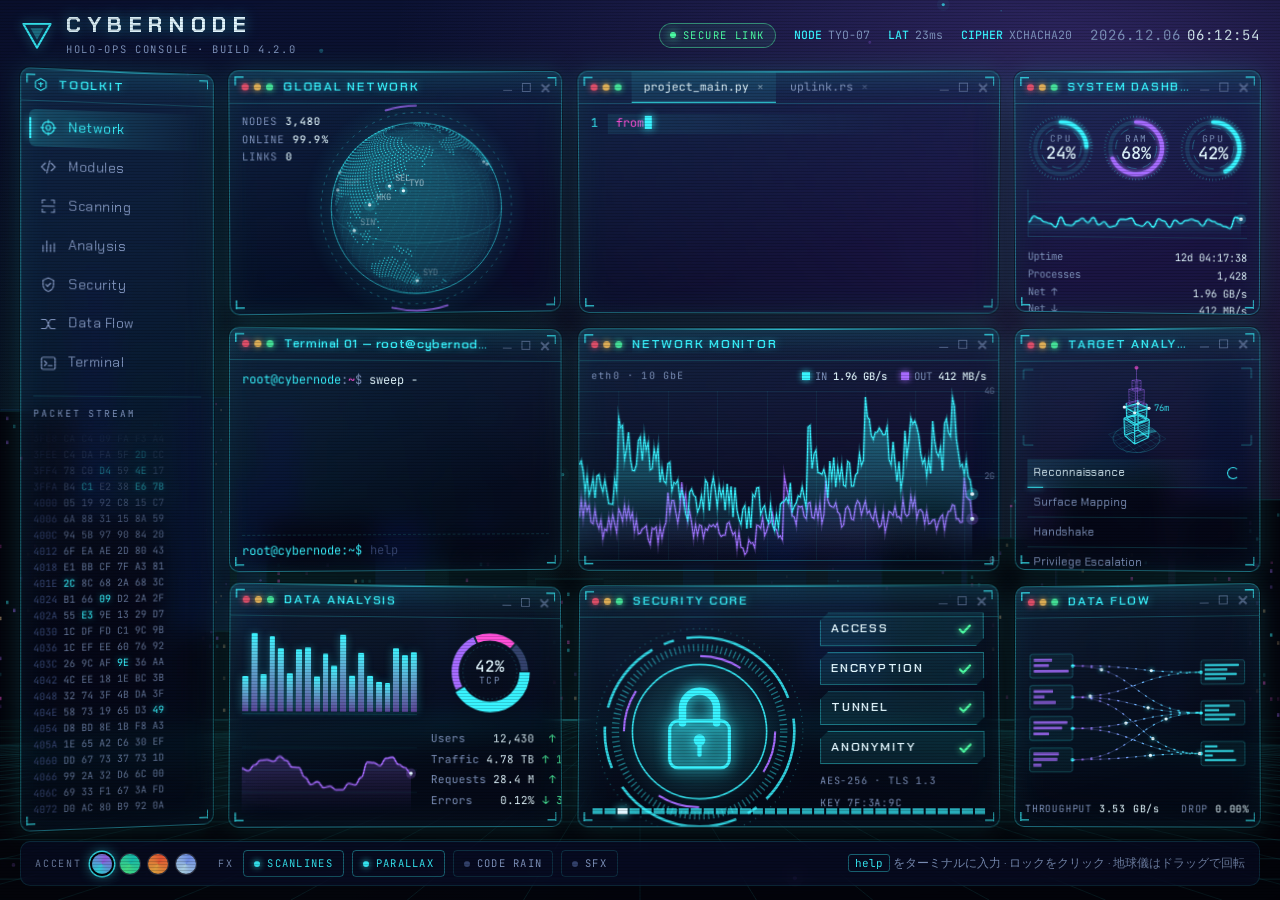
==== index.html @ 156753de "Add Cybernode HUD holographic console Single-file animated hacker-style console built with plain HTM" ====
<!doctype html>
<html lang="ja">
<head>
<meta charset="utf-8">
<meta name="viewport" content="width=device-width, initial-scale=1, viewport-fit=cover">
<meta name="description" content="Animated holographic hacker-style console built with plain HTML, CSS and Canvas.">
<title>Cybernode HUD</title>
<link rel="preconnect" href="https://fonts.googleapis.com">
<link rel="preconnect" href="https://fonts.gstatic.com" crossorigin>
<link rel="stylesheet" href="https://fonts.googleapis.com/css2?family=Chakra+Petch:wght@400;500;600;700&family=JetBrains+Mono:wght@400;500;700&display=swap">
<style>
:root{
  /* Layout: a concave wall of holographic glass panels around the operator; toolkit rail left, 12-col panel wall, command dock below */
  --void:#04050d;
  --deep:#0b1233;
  --ink:#e2f7ff;
  --dim:#8095bf;
  --mute:#34436e;
  --a1:#38f3ff;
  --a2:#a66bff;
  --a3:#ff4fd8;
  --ok:#4dffa6;
  --warn:#ffc35a;
  --crit:#ff5470;
  --f-ui:"Chakra Petch","Hiragino Sans","Noto Sans JP",system-ui,sans-serif;
  --f-mono:"JetBrains Mono",ui-monospace,SFMono-Regular,Menlo,Consolas,"Hiragino Sans",monospace;
  --line:color-mix(in oklab,var(--a1) 38%,transparent);
  --line-soft:color-mix(in oklab,var(--a1) 15%,transparent);
  --glow:color-mix(in oklab,var(--a1) 55%,transparent);
  --r:10px;
  color-scheme:dark;
}
:root[data-accent="phosphor"]{--a1:#4dff9a;--a2:#19d3c5;--a3:#d8ff4d;--deep:#04221d;--dim:#7fae9f;--mute:#2b5248}
:root[data-accent="amber"]{--a1:#ffb547;--a2:#ff5e3a;--a3:#ffe08a;--deep:#2a130a;--dim:#b49378;--mute:#5a3b2a}
:root[data-accent="ice"]{--a1:#bfe9ff;--a2:#7b9dff;--a3:#ff7ab8;--deep:#101a3d;--dim:#8a9cc4;--mute:#36446e}

*,*::before,*::after{box-sizing:border-box}
html,body{height:100%}
body{background:var(--void);color:var(--ink);font-family:var(--f-ui);font-size:14px;line-height:1.4;overflow-x:hidden;-webkit-font-smoothing:antialiased}
button{font:inherit;color:inherit}
:focus-visible{outline:1.5px solid var(--a1);outline-offset:2px}
.fill{position:absolute;inset:0;width:100%;height:100%;display:block}

/* ---------- ambient layers ---------- */
#bg,#rain{position:fixed;inset:0;width:100%;height:100%;display:block;pointer-events:none}
#bg{z-index:0}
#rain{z-index:1;opacity:0;transition:opacity .8s ease}
body.rain-on #rain{opacity:.5}
.fx{position:fixed;inset:0;pointer-events:none}
.fx-vig{z-index:58;background:radial-gradient(120% 90% at 50% 45%,transparent 55%,rgba(0,0,0,.62) 100%)}
.fx-scan{z-index:59;display:none;overflow:hidden;background:repeating-linear-gradient(to bottom,rgba(0,0,0,.16) 0 1px,transparent 1px 3px)}
body.scan-on .fx-scan{display:block}
.fx-scan::after{content:"";position:absolute;left:0;right:0;top:0;height:18vh;background:linear-gradient(to bottom,transparent,color-mix(in oklab,var(--a1) 7%,transparent),transparent);transform:translateY(-20vh);animation:sweep 8s linear infinite}

/* ---------- shell ---------- */
.shell{position:relative;z-index:2;min-height:100%;display:grid;grid-template-rows:auto 1fr auto;gap:14px;padding-block:14px;padding-left:max(20px,env(safe-area-inset-left,0px));padding-right:max(20px,env(safe-area-inset-right,0px))}
.topbar{display:flex;align-items:center;justify-content:space-between;gap:10px 18px;flex-wrap:wrap;animation:dropIn .8s cubic-bezier(.2,.8,.2,1) backwards}
.brand{display:flex;align-items:center;gap:12px}
.logo{width:34px;height:34px;flex:none;color:var(--a1);filter:drop-shadow(0 0 6px var(--glow));animation:logoPulse 3.2s ease-in-out infinite}
.brand-name{position:relative;margin:0;font-size:22px;font-weight:700;letter-spacing:.3em;line-height:1;color:var(--ink);text-shadow:0 0 14px var(--glow)}
.brand-name::before,.brand-name::after{content:attr(data-text);position:absolute;inset:0;pointer-events:none;clip-path:inset(0 0 100% 0)}
.brand-name::before{color:var(--a3);animation:tglitch 5s steps(1) infinite}
.brand-name::after{color:var(--a1);animation:tglitch 5s steps(1) infinite reverse}
.brand-sub{margin-top:6px;font-family:var(--f-mono);font-size:10.5px;letter-spacing:.16em;color:var(--dim)}
.topstats{display:flex;align-items:center;gap:8px 18px;flex-wrap:wrap;font-family:var(--f-mono);font-size:11.5px;color:var(--dim)}
.chip{display:inline-flex;align-items:center;gap:7px;padding:4px 10px;border-radius:999px;border:1px solid color-mix(in oklab,var(--ok) 45%,transparent);background:color-mix(in oklab,var(--ok) 8%,transparent);color:var(--ok);font-size:10.5px;letter-spacing:.14em}
.chip i{width:6px;height:6px;border-radius:50%;background:var(--ok);box-shadow:0 0 8px var(--ok);animation:blink 1.4s steps(1) infinite}
.kv b{margin-right:6px;font-weight:500;color:var(--a1)}
.clock{font-size:14px;color:var(--ink);letter-spacing:.08em;font-variant-numeric:tabular-nums}
.clock span:first-child{color:var(--dim);margin-right:6px}

.main{display:grid;grid-template-columns:196px minmax(0,1fr);gap:14px;min-height:0}
.ws{position:relative;display:grid;grid-template-columns:repeat(12,minmax(0,1fr));grid-auto-rows:minmax(236px,1fr);gap:14px;min-width:0}
.ws>.panel{grid-column:span var(--c,4)}

/* ---------- glass panel ---------- */
.panel{
  position:relative;display:flex;flex-direction:column;min-width:0;min-height:0;container-type:inline-size;
  border:1px solid var(--line);border-radius:var(--r);overflow:hidden;
  background:linear-gradient(165deg,color-mix(in oklab,var(--a1) 9%,rgba(12,20,48,.66)),rgba(6,10,28,.4) 70%);
  box-shadow:0 0 0 1px rgba(0,0,0,.35),0 0 24px color-mix(in oklab,var(--a1) 16%,transparent),inset 0 0 34px color-mix(in oklab,var(--a1) 7%,transparent),0 26px 60px rgba(0,0,0,.5);
  -webkit-backdrop-filter:blur(12px) saturate(140%);backdrop-filter:blur(12px) saturate(140%);
  will-change:transform;transform-origin:50% 50%;
  animation:materialize .95s cubic-bezier(.2,.85,.25,1) backwards;animation-delay:calc(var(--i,0) * 85ms + 200ms);
}
.panel::before{content:"";position:absolute;inset:0;pointer-events:none;z-index:2;background:linear-gradient(112deg,transparent 35%,color-mix(in oklab,var(--a1) 9%,transparent) 48%,transparent 60%);transform:translateX(-120%);animation:sheen 11s ease-in-out infinite;animation-delay:calc(var(--i,0) * 1.1s)}
.panel::after{content:"";position:absolute;left:10%;right:10%;top:0;height:1px;pointer-events:none;background:linear-gradient(90deg,transparent,var(--a1),transparent);opacity:.7}
.brk{position:absolute;inset:5px;pointer-events:none;z-index:3;opacity:.75;
  background:
    linear-gradient(var(--a1),var(--a1)) left top/9px 1.5px no-repeat,
    linear-gradient(var(--a1),var(--a1)) left top/1.5px 9px no-repeat,
    linear-gradient(var(--a1),var(--a1)) right top/9px 1.5px no-repeat,
    linear-gradient(var(--a1),var(--a1)) right top/1.5px 9px no-repeat,
    linear-gradient(var(--a1),var(--a1)) left bottom/9px 1.5px no-repeat,
    linear-gradient(var(--a1),var(--a1)) left bottom/1.5px 9px no-repeat,
    linear-gradient(var(--a1),var(--a1)) right bottom/9px 1.5px no-repeat,
    linear-gradient(var(--a1),var(--a1)) right bottom/1.5px 9px no-repeat}
.halo{position:absolute;inset:0;border-radius:inherit;pointer-events:none;z-index:4}
.panel.ping .halo{animation:ping 1.3s ease-out}

.ph{flex:none;display:flex;align-items:center;gap:10px;height:32px;padding:0 12px;border-bottom:1px solid var(--line-soft);background:linear-gradient(to bottom,color-mix(in oklab,var(--a1) 8%,transparent),transparent)}
.ph h2{flex:1;min-width:0;margin:0;font-size:12.5px;font-weight:600;letter-spacing:.14em;text-transform:uppercase;color:var(--a1);text-shadow:0 0 10px var(--glow);white-space:nowrap;overflow:hidden;text-overflow:ellipsis}
.ph h2.nocase{text-transform:none;letter-spacing:.05em}
.ph>svg{width:15px;height:15px;flex:none;fill:none;stroke:var(--a1);stroke-width:1.7;stroke-linejoin:round}
.dots{display:flex;gap:5px;flex:none}
.dots i{width:7px;height:7px;border-radius:50%;background:var(--crit);box-shadow:0 0 6px var(--crit);opacity:.85}
.dots i:nth-child(2){background:var(--warn);box-shadow:0 0 6px var(--warn)}
.dots i:nth-child(3){background:var(--ok);box-shadow:0 0 6px var(--ok)}
.wc{display:flex;align-items:center;gap:10px;flex:none;margin-left:auto}
.wc i{position:relative;width:9px;height:9px;opacity:.55}
.wc i:nth-child(1)::before{content:"";position:absolute;left:0;right:0;bottom:1px;height:1.5px;background:var(--dim)}
.wc i:nth-child(2){border:1.5px solid var(--dim)}
.wc i:nth-child(3)::before,.wc i:nth-child(3)::after{content:"";position:absolute;left:50%;top:50%;width:11px;height:1.5px;background:var(--dim);transform:translate(-50%,-50%) rotate(45deg)}
.wc i:nth-child(3)::after{transform:translate(-50%,-50%) rotate(-45deg)}
.pb{position:relative;flex:1;min-height:0}

/* ---------- rail ---------- */
.rail{display:flex;flex-direction:column}
.menu{display:flex;flex-direction:column;gap:2px;padding:8px}
.mi{all:unset;position:relative;display:flex;align-items:center;gap:11px;padding:9px 10px;border-radius:6px;font-size:13.5px;letter-spacing:.04em;color:var(--dim);cursor:pointer;transition:color .2s,background .2s}
.mi svg{width:18px;height:18px;flex:none;fill:none;stroke:currentColor;stroke-width:1.6;stroke-linecap:round;stroke-linejoin:round}
.mi:hover{color:var(--ink);background:color-mix(in oklab,var(--a1) 8%,transparent)}
.mi:focus-visible{outline:1.5px solid var(--a1)}
.mi.on{color:var(--a1);text-shadow:0 0 10px var(--glow);background:linear-gradient(90deg,color-mix(in oklab,var(--a1) 20%,transparent),transparent)}
.mi.on::before{content:"";position:absolute;left:0;top:8px;bottom:8px;width:2px;background:var(--a1);box-shadow:0 0 8px var(--a1)}
.hx-label{margin:6px 12px 0;padding-top:10px;border-top:1px solid var(--line-soft);font-family:var(--f-mono);font-size:9.5px;letter-spacing:.2em;color:var(--dim)}
.hexmini{flex:1;min-height:0;display:flex;flex-direction:column;justify-content:flex-end;overflow:hidden;padding:4px 12px 12px;font-family:var(--f-mono);font-size:10px;line-height:1.6;white-space:pre;color:color-mix(in oklab,var(--dim) 75%,transparent);-webkit-mask-image:linear-gradient(to bottom,transparent,#000 35%);mask-image:linear-gradient(to bottom,transparent,#000 35%)}
.hexmini .hx-a{color:var(--mute)}
.hexmini em{font-style:normal;color:var(--a1);text-shadow:0 0 6px var(--glow)}

/* ---------- globe ---------- */
#globe{cursor:grab;touch-action:pan-y}
.net-stats{position:absolute;top:10px;left:12px;z-index:2;display:grid;gap:3px;pointer-events:none;font-family:var(--f-mono);font-size:10.5px;letter-spacing:.1em;color:var(--dim)}
.net-stats b{margin-left:8px;font-weight:500;color:var(--ink);font-variant-numeric:tabular-nums}
.net-log{position:absolute;left:12px;bottom:10px;z-index:2;display:grid;gap:2px;margin:0;padding:0;list-style:none;pointer-events:none;font-family:var(--f-mono);font-size:10.5px;color:var(--dim);min-width:150px}
.net-log li{display:flex;gap:7px;animation:logIn .45s ease backwards}
.net-log li:not(:last-child){opacity:.55}
.net-log b{font-weight:500;color:var(--a1)}
.net-log span:last-child{margin-left:auto;padding-left:10px;color:var(--ok)}

/* ---------- code editor ---------- */
.tabs{flex:1;display:flex;align-self:stretch;gap:2px;min-width:0;overflow:hidden}
.tab{all:unset;display:flex;align-items:center;gap:8px;padding:0 12px;font-family:var(--f-mono);font-size:11.5px;color:var(--dim);white-space:nowrap;cursor:pointer;border-bottom:1.5px solid transparent;transition:color .2s}
.tab i{font-style:normal;opacity:.5}
.tab:hover{color:var(--ink)}
.tab.on{color:var(--ink);border-bottom-color:var(--a1);background:color-mix(in oklab,var(--a1) 9%,transparent)}
.code{display:grid;grid-template-columns:128px minmax(0,1fr)}
.tree{display:flex;flex-direction:column;gap:5px;padding:10px 8px 10px 12px;overflow:hidden;border-right:1px solid var(--line-soft);font-family:var(--f-mono);font-size:11px;color:var(--dim);white-space:nowrap}
.tree .tr-root{color:var(--ink)}
.tree .dir{padding-left:10px}
.tree .dir::before{content:"▸ ";color:var(--a1)}
.tree .file{padding-left:22px}
.tree .file.on{color:var(--a1);background:linear-gradient(90deg,color-mix(in oklab,var(--a1) 12%,transparent),transparent)}
.editor{position:relative;display:grid;grid-template-columns:auto minmax(0,1fr);align-content:start;overflow:hidden;padding-block:10px;font-family:var(--f-mono);font-size:12px;line-height:1.65}
.gutter{margin:0;padding:0 10px 0 12px;list-style:none;text-align:right;color:var(--mute);user-select:none}
.gutter li.cur{color:var(--a1)}
.src{min-width:0;padding-right:12px}
.cl{min-height:1.65em;white-space:pre;padding-left:8px}
.cl.cur{background:linear-gradient(90deg,color-mix(in oklab,var(--a1) 9%,transparent),transparent 80%)}
.tok-k{color:var(--a3)}
.tok-s{color:var(--ok)}
.tok-n{color:var(--warn)}
.tok-c{color:var(--dim);font-style:italic}
.tok-f{color:var(--a1)}
.tok-t{color:var(--a2)}
.tok-a{color:var(--warn)}
.caret{display:inline-block;width:7px;height:1.15em;margin-left:1px;vertical-align:-.2em;background:var(--a1);box-shadow:0 0 8px var(--a1);animation:blink 1s steps(1) infinite}

/* ---------- system ---------- */
.sys{display:flex;flex-direction:column;gap:8px;padding:10px 12px 12px}
.gauges{display:grid;grid-template-columns:repeat(3,minmax(0,1fr));gap:8px;justify-items:center}
.gauge{position:relative;width:100%;max-width:112px;aspect-ratio:1}
.gauge svg{display:block;width:100%;height:100%;overflow:visible}
.gauge circle{fill:none}
.g-tick{stroke:color-mix(in oklab,var(--a1) 38%,transparent);stroke-width:3;stroke-dasharray:1 3.82}
.g-track{stroke:color-mix(in oklab,var(--a1) 12%,transparent);stroke-width:6}
.g-val{stroke:var(--a1);stroke-width:6;stroke-linecap:round;transform:rotate(-90deg);transform-origin:50px 50px;filter:drop-shadow(0 0 4px var(--a1))}
#g-ram .g-val{stroke:var(--a2);filter:drop-shadow(0 0 4px var(--a2))}
.g-orb{stroke:color-mix(in oklab,var(--a1) 45%,transparent);stroke-width:1;stroke-dasharray:14 9;transform-origin:50px 50px;animation:spin 9s linear infinite}
.g-lab{position:absolute;inset:0;display:grid;place-content:center;text-align:center;font-family:var(--f-mono);line-height:1.1}
.g-lab span{font-size:9.5px;letter-spacing:.16em;color:var(--dim)}
.g-lab b{font-size:17px;font-weight:500;color:var(--ink);font-variant-numeric:tabular-nums}
.sys-bot{flex:1;min-height:0;display:grid;grid-template-columns:minmax(0,1fr) auto;gap:12px}
.spark{position:relative;min-height:48px;border-left:1px solid var(--line-soft);border-bottom:1px solid var(--line-soft)}
.sys-kv{display:grid;grid-template-columns:auto auto;align-content:center;gap:3px 12px;margin:0;font-family:var(--f-mono);font-size:10.5px}
.sys-kv dt{color:var(--dim)}
.sys-kv dd{margin:0;text-align:right;color:var(--ink);font-variant-numeric:tabular-nums}

/* ---------- terminal ---------- */
.term{display:flex;flex-direction:column;padding:10px 12px 10px;font-family:var(--f-mono);font-size:12px;line-height:1.6;cursor:text}
.term-out{flex:1;min-height:0;overflow-y:auto;scrollbar-width:thin;scrollbar-color:var(--mute) transparent}
.ln{white-space:pre-wrap;word-break:break-word;color:var(--ink)}
.ln .p{color:var(--a1)}
.ln .hl{color:var(--a3)}
.ln .ok{color:var(--ok)}
.ln .warn{color:var(--warn)}
.ln .err{color:var(--crit)}
.ln .dim,.ln.dim{color:var(--dim)}
.ln.big{color:var(--ok);font-weight:700;text-shadow:0 0 10px var(--ok)}
.term-in{display:flex;align-items:center;gap:8px;padding-top:6px;border-top:1px dashed var(--line-soft)}
.ps1{color:var(--a1);white-space:nowrap}
#termIn{all:unset;flex:1;min-width:0;font:inherit;color:var(--ink);caret-color:var(--a1)}
#termIn::placeholder{color:var(--mute)}

/* ---------- monitor ---------- */
.mon-read{position:absolute;top:8px;right:12px;z-index:2;display:flex;gap:14px;pointer-events:none;font-family:var(--f-mono);font-size:10.5px;color:var(--dim)}
.mon-read b{font-weight:500;color:var(--ink);font-variant-numeric:tabular-nums}
.sw{display:inline-block;width:8px;height:8px;margin-right:5px;background:var(--a1);box-shadow:0 0 6px var(--a1)}
.sw.out{background:var(--a2);box-shadow:0 0 6px var(--a2)}
.mon-axis{position:absolute;top:8px;left:12px;z-index:2;pointer-events:none;font-family:var(--f-mono);font-size:10px;letter-spacing:.12em;color:var(--dim)}

/* ---------- target ---------- */
.target{display:grid;grid-template-columns:minmax(0,.85fr) minmax(0,1.3fr);gap:4px}
.tower{position:relative;min-height:0}
.steps{display:flex;flex-direction:column;gap:6px;min-width:0;padding:10px 12px 10px 0}
.steps ol{display:grid;gap:1px;margin:0;padding:0;list-style:none}
.step{position:relative;display:grid;grid-template-columns:minmax(0,1fr) 16px;align-items:center;gap:4px;padding:6px 6px;font-size:11.5px;color:var(--dim);border-bottom:1px solid var(--line-soft);transition:color .3s,background .3s}
.step span{white-space:nowrap;overflow:hidden;text-overflow:ellipsis}
.step .bar{position:absolute;left:0;bottom:-1px;width:0;height:1.5px;background:var(--a1);box-shadow:0 0 6px var(--a1);transition:opacity .4s}
.step.run{color:var(--ink);background:linear-gradient(90deg,color-mix(in oklab,var(--a1) 12%,transparent),transparent)}
.step.done{color:var(--ink)}
.step.done .bar{opacity:0}
.st{position:relative;display:grid;place-items:center;width:16px;height:16px}
.st svg{width:16px;height:16px;fill:none;stroke:var(--ok);stroke-width:2.2;stroke-linecap:round;stroke-linejoin:round;filter:drop-shadow(0 0 3px var(--ok))}
.st path{stroke-dasharray:16;stroke-dashoffset:16;transition:stroke-dashoffset .4s ease}
.done .st path,.pass .st path{stroke-dashoffset:0}
.st .spin{position:absolute;inset:2px;display:none;border:1.5px solid var(--a1);border-right-color:transparent;border-radius:50%;animation:spin .7s linear infinite}
.step.run .spin{display:block}
.tgt-meta{display:flex;justify-content:space-between;gap:8px;margin-top:auto;font-family:var(--f-mono);font-size:10.5px;color:var(--dim)}
.tgt-meta b{font-weight:500;color:var(--a1);font-variant-numeric:tabular-nums}

/* ---------- data ---------- */
.data{display:grid;grid-template-columns:minmax(0,1.45fr) minmax(0,1fr);grid-template-rows:minmax(0,1fr) minmax(0,1fr);gap:10px 14px;padding:10px 12px 12px}
.bars{display:flex;align-items:flex-end;gap:3px;min-height:0;padding-bottom:2px;border-bottom:1px solid var(--line-soft)}
.bars i{flex:1;height:var(--h,40%);border-radius:1px 1px 0 0;background:linear-gradient(to top,color-mix(in oklab,var(--a2) 50%,transparent),var(--a1));box-shadow:0 0 8px color-mix(in oklab,var(--a1) 35%,transparent);transition:height 1.2s cubic-bezier(.3,.9,.3,1)}
.donut{position:relative;display:grid;place-items:center;min-height:0}
.donut svg{width:100%;height:100%;max-height:118px}
.donut circle{fill:none}
.dn-track{stroke:color-mix(in oklab,var(--a1) 10%,transparent);stroke-width:9}
.dn{stroke-width:8;transition:stroke-width .4s}
.dn.act{stroke-width:12}
.dn-rot{transform-origin:50px 50px;animation:spin 36s linear infinite}
.dn-inner{stroke:color-mix(in oklab,var(--a1) 30%,transparent);stroke-width:.8;stroke-dasharray:2 3}
.dn-lab{position:absolute;inset:0;display:grid;place-content:center;text-align:center;font-family:var(--f-mono);line-height:1.1}
.dn-lab b{font-size:16px;font-weight:500;color:var(--ink)}
.dn-lab span{font-size:9.5px;letter-spacing:.16em;color:var(--dim)}
.dline{position:relative;min-height:0}
.kpi{align-self:center;width:100%;border-collapse:collapse;font-family:var(--f-mono);font-size:11px}
.kpi td{padding:2.5px 0;font-variant-numeric:tabular-nums;white-space:nowrap}
.kpi td:first-child{color:var(--dim)}
.kpi td:nth-child(2){text-align:right;color:var(--ink)}
.kpi td:last-child{padding-left:8px;text-align:right}
.good{color:var(--ok)}
.bad{color:var(--crit)}

/* ---------- security core ---------- */
.sec{display:grid;grid-template-columns:minmax(0,1.3fr) minmax(0,1fr);grid-template-rows:minmax(0,1fr) auto;gap:10px 14px;padding:8px 14px 12px}
.lockwrap{position:relative;display:grid;place-items:center;min-height:0;cursor:pointer;border-radius:50%}
.lockwrap svg{width:100%;height:100%;max-height:230px;overflow:visible}
.s1{stroke:var(--a1)}
.s2{stroke:var(--a2)}
.f1{fill:var(--a1)}
.rg{transform-origin:100px 100px}
.rg-a{animation:spin 24s linear infinite}
.rg-b{animation:spin 16s linear infinite reverse}
.rg-c{animation:spin 60s linear infinite}
.rg-d{animation:spin 7s linear infinite}
.lk{filter:drop-shadow(0 0 6px var(--a1));animation:lkPulse 2.6s ease-in-out infinite}
.lk-shackle{transition:transform .5s cubic-bezier(.3,1.6,.5,1)}
.lk .s1,.lk .f1{transition:stroke .3s,fill .3s}
.lockwrap.open .lk-shackle{transform:translateY(-9px)}
.lockwrap.open .lk .s1{stroke:var(--ok)}
.lockwrap.open .lk .f1{fill:var(--ok)}
.lockwrap.open .rg-d{animation-duration:1.2s}
.lockwrap:hover .rg-a{animation-duration:6s}
.sec-side{display:flex;flex-direction:column;justify-content:center;gap:10px;min-width:0}
.checks{display:grid;gap:6px;margin:0;padding:0;list-style:none}
.checks li{display:flex;align-items:center;justify-content:space-between;gap:8px;padding:7px 10px;font-size:12.5px;font-weight:600;letter-spacing:.14em;color:var(--dim);border:1px solid var(--line-soft);background:color-mix(in oklab,var(--a1) 5%,transparent);clip-path:polygon(8px 0,100% 0,100% calc(100% - 8px),calc(100% - 8px) 100%,0 100%,0 8px);transition:color .3s,border-color .3s,background .3s}
.checks li.pass{color:var(--ink);border-color:var(--line);background:color-mix(in oklab,var(--a1) 10%,transparent)}
.sec-meta{display:flex;justify-content:space-between;gap:8px;flex-wrap:wrap;font-family:var(--f-mono);font-size:10px;letter-spacing:.08em;color:var(--dim)}
.segbar{grid-column:1/-1;display:grid;grid-template-columns:repeat(32,minmax(0,1fr));gap:2px;height:6px}
.segbar i{background:color-mix(in oklab,var(--a1) 12%,transparent);transition:background .2s,box-shadow .2s}
.segbar i.on{background:color-mix(in oklab,var(--a1) 70%,transparent)}
.segbar i.hot{background:var(--ink);box-shadow:0 0 8px var(--a1)}

/* ---------- data flow ---------- */
.flow{display:flex;flex-direction:column;padding:6px 10px 10px}
.flow svg{flex:1;min-height:0;width:100%}
.fl-base{fill:none;stroke:url(#flg);stroke-width:1.2;opacity:.28}
.fl-dash{fill:none;stroke:url(#flg);stroke-width:1.6;stroke-dasharray:3 9;animation:flow 2s linear infinite}
.fl-box{fill:color-mix(in oklab,var(--a1) 5%,transparent);stroke:color-mix(in oklab,var(--a1) 35%,transparent);stroke-width:1}
.fl-port{fill:var(--a1)}
.fbar{transform-box:fill-box;transform-origin:0 50%;transition:transform 1.2s cubic-bezier(.3,.9,.3,1)}
.fbar.src{fill:var(--a2);opacity:.8}
.fbar.snk{fill:var(--a1);opacity:.85}
.fl-pk{fill:var(--ink);filter:drop-shadow(0 0 3px var(--a1))}
.flow-meta{display:flex;justify-content:space-between;gap:8px;flex-wrap:wrap;font-family:var(--f-mono);font-size:10px;letter-spacing:.08em;color:var(--dim)}
.flow-meta b{font-weight:500;color:var(--ink);font-variant-numeric:tabular-nums}

/* ---------- dock ---------- */
.dock{display:flex;align-items:center;flex-wrap:wrap;gap:10px 22px;padding:8px 14px;border:1px solid var(--line-soft);border-radius:var(--r);background:color-mix(in oklab,var(--deep) 55%,transparent);-webkit-backdrop-filter:blur(10px);backdrop-filter:blur(10px);font-family:var(--f-mono);font-size:11px;color:var(--dim);animation:riseIn .8s .9s cubic-bezier(.2,.8,.2,1) backwards}
.dg{display:flex;align-items:center;flex-wrap:wrap;gap:8px}
.dl{margin-right:2px;font-size:10px;letter-spacing:.18em}
.sw-btn{all:unset;width:20px;height:20px;border-radius:50%;cursor:pointer;background:conic-gradient(from 210deg,var(--c1),var(--c2),var(--c1));box-shadow:0 0 0 1px rgba(255,255,255,.18);transition:transform .2s}
.sw-btn:hover{transform:scale(1.12)}
.sw-btn[aria-pressed="true"]{box-shadow:0 0 0 2px var(--void),0 0 0 3.5px var(--a1),0 0 14px var(--a1)}
.sw-btn:focus-visible{outline:1.5px solid var(--a1);outline-offset:4px}
.tg{all:unset;display:inline-flex;align-items:center;gap:7px;padding:5px 10px;border:1px solid var(--line-soft);border-radius:4px;font-size:10.5px;letter-spacing:.12em;color:var(--dim);cursor:pointer;transition:color .2s,border-color .2s}
.tg i{width:6px;height:6px;border-radius:50%;background:var(--mute);transition:background .2s,box-shadow .2s}
.tg:hover{color:var(--ink)}
.tg:focus-visible{outline:1.5px solid var(--a1)}
.tg[aria-pressed="true"]{color:var(--a1);border-color:var(--line)}
.tg[aria-pressed="true"] i{background:var(--a1);box-shadow:0 0 6px var(--a1)}
.hint{margin-left:auto;font-family:var(--f-ui);font-size:12px}
kbd{padding:1px 6px;border:1px solid var(--line);border-radius:3px;font-family:var(--f-mono);font-size:11px;color:var(--a1)}

/* ---------- overlays ---------- */
.gl{position:fixed;inset:0;z-index:70;display:none;pointer-events:none}
body.glitching .gl{display:block}
.gl i{position:absolute;left:0;right:0;background:color-mix(in oklab,var(--a1) 22%,transparent);mix-blend-mode:screen}
.gl i:nth-child(even){background:color-mix(in oklab,var(--a3) 20%,transparent)}
body.glitching .shell{animation:gshift .14s steps(2) infinite}
.breach{position:fixed;inset:0;z-index:80;display:grid;place-content:center;justify-items:center;gap:16px;padding:24px;text-align:center;cursor:pointer;background:radial-gradient(circle at 50% 50%,color-mix(in oklab,var(--ok) 12%,rgba(2,4,12,.72)),rgba(2,4,12,.9) 62%);-webkit-backdrop-filter:blur(6px);backdrop-filter:blur(6px);animation:fadeIn .25s ease both}
.breach-rings{position:absolute;inset:0;display:grid;place-items:center;pointer-events:none;overflow:hidden}
.breach-rings i{position:absolute;width:120px;aspect-ratio:1;border:2px solid var(--ok);border-radius:50%;opacity:0;animation:ringOut 1.9s cubic-bezier(.2,.7,.3,1) infinite}
.breach-rings i:nth-child(2){border-color:var(--a1);animation-delay:.45s}
.breach-rings i:nth-child(3){border-color:var(--a2);animation-delay:.9s}
.breach-text{position:relative;font-size:clamp(26px,6.4vw,82px);font-weight:700;letter-spacing:.18em;line-height:1.1;color:var(--ok);text-shadow:0 0 18px var(--ok),0 0 60px color-mix(in oklab,var(--ok) 50%,transparent);text-wrap:balance;animation:zoomIn .5s cubic-bezier(.2,1.4,.4,1) both}
.breach-bar{position:relative;width:min(420px,78vw);height:3px;overflow:hidden;background:color-mix(in oklab,var(--ok) 18%,transparent)}
.breach-bar i{position:absolute;inset:0;background:var(--ok);box-shadow:0 0 10px var(--ok);transform-origin:0 50%;animation:fillBar 2.8s linear both}
.breach-sub{position:relative;font-family:var(--f-mono);font-size:12px;letter-spacing:.2em;color:var(--dim)}

/* ---------- keyframes ---------- */
@keyframes materialize{
  0%{opacity:0;clip-path:inset(49.5% 0 49.5% 0);filter:brightness(2.4)}
  35%{opacity:1;clip-path:inset(49% 0 49% 0)}
  70%{clip-path:inset(0 0 0 0);filter:brightness(1.6)}
  76%{opacity:.55}82%{opacity:1}88%{opacity:.75}
  100%{opacity:1;clip-path:inset(0 0 0 0);filter:brightness(1)}
}
@keyframes sheen{0%,72%{transform:translateX(-120%)}100%{transform:translateX(120%)}}
@keyframes ping{0%{box-shadow:inset 0 0 0 2px var(--a1),inset 0 0 70px color-mix(in oklab,var(--a1) 40%,transparent)}100%{box-shadow:inset 0 0 0 1px transparent,inset 0 0 0 transparent}}
@keyframes spin{to{transform:rotate(360deg)}}
@keyframes blink{50%{opacity:0}}
@keyframes sweep{to{transform:translateY(105vh)}}
@keyframes logoPulse{50%{filter:drop-shadow(0 0 14px var(--a1))}}
@keyframes lkPulse{50%{filter:drop-shadow(0 0 14px var(--a1))}}
@keyframes logIn{from{opacity:0;transform:translateX(-8px)}}
@keyframes flow{to{stroke-dashoffset:-48}}
@keyframes dropIn{from{opacity:0;transform:translateY(-10px)}}
@keyframes riseIn{from{opacity:0;transform:translateY(10px)}}
@keyframes fadeIn{from{opacity:0}}
@keyframes zoomIn{from{opacity:0;transform:scale(1.25)}}
@keyframes fillBar{from{transform:scaleX(0)}}
@keyframes ringOut{0%{transform:scale(.4);opacity:.9}100%{transform:scale(8);opacity:0}}
@keyframes gshift{0%{transform:translate(3px,-1px);filter:hue-rotate(50deg) saturate(1.8)}50%{transform:translate(-4px,2px);filter:hue-rotate(-40deg) contrast(1.3)}100%{transform:none}}
@keyframes tglitch{
  0%,90%,100%{clip-path:inset(0 0 100% 0);transform:none}
  91%{clip-path:inset(12% 0 55% 0);transform:translate(-3px,0)}
  93%{clip-path:inset(62% 0 6% 0);transform:translate(3px,0)}
  95%{clip-path:inset(35% 0 40% 0);transform:translate(-2px,1px)}
  97%{clip-path:inset(0 0 100% 0)}
}

/* ---------- container + viewport adaptations ---------- */
@container (max-width:540px){.code{grid-template-columns:minmax(0,1fr)}.tree{display:none}}
@container (max-width:268px){.target{grid-template-columns:minmax(0,1fr);grid-template-rows:92px auto}.steps{padding:2px 12px 10px}}
@container (max-width:250px){.sys-bot{grid-template-columns:minmax(0,1fr)}}
@container (max-width:380px){.sec{grid-template-columns:minmax(0,1fr);grid-template-rows:200px auto auto}}

@media (min-width:1181px){.ws>.panel,.rail{contain:size}}
@media (max-width:1180px){
  .main{grid-template-columns:minmax(0,1fr)}
  .rail{flex-direction:row;align-items:center}
  .rail .ph,.hx-label,.hexmini{display:none}
  .menu{flex:1;flex-direction:row;overflow-x:auto;scrollbar-width:none;padding:6px}
  .menu::-webkit-scrollbar{display:none}
  .mi{white-space:nowrap;padding:8px 12px}
  .mi.on::before{left:10px;right:10px;top:auto;bottom:0;width:auto;height:2px}
  .ws{grid-template-columns:repeat(6,minmax(0,1fr))}
  .ws>.panel{grid-column:span var(--t,3)}
}
@media (max-width:760px){
  .ws{grid-template-columns:minmax(0,1fr);grid-auto-rows:auto}
  .ws>.panel{grid-column:auto;height:var(--mh,280px)}
  .topstats .kv{display:none}
  .hint{margin-left:0}
  .brand-name{font-size:19px}
}
@media (prefers-reduced-motion:reduce){
  *,*::before,*::after{animation-duration:.01ms!important;animation-iteration-count:1!important;transition-duration:.01ms!important}
}
</style>
<style>body{margin:0}[hidden]{display:none!important}</style>
</head>
<body>
<canvas id="bg" aria-hidden="true"></canvas>
<canvas id="rain" aria-hidden="true"></canvas>

<div class="shell">
  <header class="topbar">
    <div class="brand">
      <svg class="logo" viewBox="0 0 40 40" aria-hidden="true"><path d="M4 7h32L20 35z" fill="none" stroke="currentColor" stroke-width="2.4" stroke-linejoin="round"/><path d="M12.5 12h15L20 25.5z" fill="currentColor" opacity=".35"/></svg>
      <div>
        <h1 class="brand-name" id="brand" data-text="CYBERNODE">CYBERNODE</h1>
        <div class="brand-sub">HOLO-OPS CONSOLE · BUILD 4.2.0</div>
      </div>
    </div>
    <div class="topstats">
      <span class="chip"><i></i>SECURE LINK</span>
      <span class="kv"><b>NODE</b>TYO-07</span>
      <span class="kv"><b>LAT</b><span id="lat">23</span>ms</span>
      <span class="kv"><b>CIPHER</b>XCHACHA20</span>
      <span class="clock"><span id="date">2026.11.03</span><span id="clock">00:00:00</span></span>
    </div>
  </header>

  <div class="main">
    <aside class="panel rail" style="--i:0" data-depth=".6">
      <header class="ph"><svg viewBox="0 0 24 24" aria-hidden="true"><path d="M12 2.5l8.5 4.9v9.2L12 21.5l-8.5-4.9V7.4z"/><path d="M12 8v8M8.2 10.2L12 12l3.8-1.8"/></svg><h2>Toolkit</h2></header>
      <nav class="menu" aria-label="Panels">
        <button class="mi on" data-target="p-net"><svg viewBox="0 0 24 24" aria-hidden="true"><circle cx="12" cy="12" r="8"/><circle cx="12" cy="12" r="3"/><path d="M12 2v4M12 18v4M2 12h4M18 12h4"/></svg><span>Network</span></button>
        <button class="mi" data-target="p-code"><svg viewBox="0 0 24 24" aria-hidden="true"><path d="M8 7l-5 5 5 5M16 7l5 5-5 5M14 4l-4 16"/></svg><span>Modules</span></button>
        <button class="mi" data-target="p-target"><svg viewBox="0 0 24 24" aria-hidden="true"><path d="M4 8V4h4M16 4h4v4M20 16v4h-4M8 20H4v-4M4 12h16"/></svg><span>Scanning</span></button>
        <button class="mi" data-target="p-data"><svg viewBox="0 0 24 24" aria-hidden="true"><path d="M5 20v-8M10 20V6M15 20v-9M20 20V9"/></svg><span>Analysis</span></button>
        <button class="mi" data-target="p-sec"><svg viewBox="0 0 24 24" aria-hidden="true"><path d="M12 3l7 3v6c0 4.5-3 7.5-7 9-4-1.5-7-4.5-7-9V6z"/><path d="M9 12l2 2 4-4"/></svg><span>Security</span></button>
        <button class="mi" data-target="p-flow"><svg viewBox="0 0 24 24" aria-hidden="true"><path d="M3 6h5c4 0 4 12 8 12h5M3 18h5c4 0 4-12 8-12h5"/></svg><span>Data Flow</span></button>
        <button class="mi" data-target="p-term"><svg viewBox="0 0 24 24" aria-hidden="true"><rect x="3" y="4" width="18" height="16" rx="2"/><path d="M7 9l3 3-3 3M12 15h5"/></svg><span>Terminal</span></button>
      </nav>
      <div class="hx-label">PACKET STREAM</div>
      <div class="hexmini" id="hexmini" aria-hidden="true"></div>
    </aside>

    <main class="ws" id="ws">
      <section class="panel" id="p-net" style="--i:1;--c:4;--t:3;--mh:320px" data-depth="1.2">
        <header class="ph"><span class="dots"><i></i><i></i><i></i></span><h2>Global Network</h2><span class="wc"><i></i><i></i><i></i></span></header>
        <div class="pb">
          <canvas id="globe" class="fill" role="img" aria-label="Rotating globe with live network links"></canvas>
          <div class="net-stats"><div>NODES<b id="nNodes">3,482</b></div><div>ONLINE<b id="nOnline">99.8%</b></div><div>LINKS<b id="nLinks">0</b></div></div>
          <ul class="net-log" id="netLog"></ul>
        </div>
      </section>

      <section class="panel" id="p-code" style="--i:2;--c:5;--t:3;--mh:320px" data-depth=".9">
        <header class="ph"><span class="dots"><i></i><i></i><i></i></span><div class="tabs" id="tabs"></div><span class="wc"><i></i><i></i><i></i></span></header>
        <div class="pb code">
          <div class="tree" aria-hidden="true">
            <div class="tr-root">▾ /workspace</div>
            <div class="dir">core/</div>
            <div class="dir">modules/</div>
            <div class="dir">scanners/</div>
            <div class="dir">packets/</div>
            <div class="dir">utils/</div>
            <div class="file" data-f="0">project_main.py</div>
            <div class="file" data-f="1">uplink.rs</div>
            <div class="file">README.md</div>
          </div>
          <div class="editor" id="editor"><ol class="gutter" id="gutter" aria-hidden="true"></ol><div class="src" id="src"></div></div>
        </div>
      </section>

      <section class="panel" id="p-sys" style="--i:3;--c:3;--t:3;--mh:300px" data-depth="1.3">
        <header class="ph"><span class="dots"><i></i><i></i><i></i></span><h2>System Dashboard</h2><span class="wc"><i></i><i></i><i></i></span></header>
        <div class="pb sys">
          <div class="gauges">
            <div class="gauge" id="g-cpu"><svg viewBox="0 0 100 100" aria-hidden="true"><circle class="g-tick" cx="50" cy="50" r="46"/><circle class="g-track" cx="50" cy="50" r="38"/><circle class="g-val" cx="50" cy="50" r="38" stroke-dasharray="0 238.8"/><circle class="g-orb" cx="50" cy="50" r="30"/></svg><div class="g-lab"><span>CPU</span><b>24%</b></div></div>
            <div class="gauge" id="g-ram"><svg viewBox="0 0 100 100" aria-hidden="true"><circle class="g-tick" cx="50" cy="50" r="46"/><circle class="g-track" cx="50" cy="50" r="38"/><circle class="g-val" cx="50" cy="50" r="38" stroke-dasharray="0 238.8"/><circle class="g-orb" cx="50" cy="50" r="30"/></svg><div class="g-lab"><span>RAM</span><b>68%</b></div></div>
            <div class="gauge" id="g-gpu"><svg viewBox="0 0 100 100" aria-hidden="true"><circle class="g-tick" cx="50" cy="50" r="46"/><circle class="g-track" cx="50" cy="50" r="38"/><circle class="g-val" cx="50" cy="50" r="38" stroke-dasharray="0 238.8"/><circle class="g-orb" cx="50" cy="50" r="30"/></svg><div class="g-lab"><span>GPU</span><b>42%</b></div></div>
          </div>
          <div class="sys-bot">
            <div class="spark"><canvas id="spark" class="fill" aria-hidden="true"></canvas></div>
            <dl class="sys-kv"><dt>Uptime</dt><dd id="uptime">12d 04:17:36</dd><dt>Processes</dt><dd id="procs">1,428</dd><dt>Net ↑</dt><dd id="netUp">1.96 GB/s</dd><dt>Net ↓</dt><dd id="netDn">412 MB/s</dd></dl>
          </div>
        </div>
      </section>

      <section class="panel" id="p-term" style="--i:4;--c:4;--t:3;--mh:340px" data-depth="1.1">
        <header class="ph"><span class="dots"><i></i><i></i><i></i></span><h2 class="nocase">Terminal 01 — root@cybernode:~</h2><span class="wc"><i></i><i></i><i></i></span></header>
        <div class="pb term" id="term">
          <div class="term-out" id="termOut" aria-live="polite"></div>
          <label class="term-in"><span class="ps1">root@cybernode:~$</span><input id="termIn" type="text" autocomplete="off" autocapitalize="off" spellcheck="false" aria-label="Terminal command" placeholder="help"></label>
        </div>
      </section>

      <section class="panel" id="p-mon" style="--i:5;--c:5;--t:6;--mh:240px" data-depth=".8">
        <header class="ph"><span class="dots"><i></i><i></i><i></i></span><h2>Network Monitor</h2><span class="wc"><i></i><i></i><i></i></span></header>
        <div class="pb">
          <canvas id="wave" class="fill" aria-hidden="true"></canvas>
          <div class="mon-axis">eth0 · 10 GbE</div>
          <div class="mon-read"><span><i class="sw"></i>IN <b id="mIn">1.96 GB/s</b></span><span><i class="sw out"></i>OUT <b id="mOut">412 MB/s</b></span></div>
        </div>
      </section>

      <section class="panel" id="p-target" style="--i:6;--c:3;--t:3;--mh:280px" data-depth="1.25">
        <header class="ph"><span class="dots"><i></i><i></i><i></i></span><h2>Target Analysis</h2><span class="wc"><i></i><i></i><i></i></span></header>
        <div class="pb target">
          <div class="tower"><canvas id="tower" class="fill" aria-hidden="true"></canvas></div>
          <div class="steps">
            <ol id="steps">
              <li class="step"><span>Reconnaissance</span><i class="st"><svg viewBox="0 0 16 16"><path d="M3 8.5l3.2 3.2L13 4.5"/></svg><b class="spin"></b></i><b class="bar"></b></li>
              <li class="step"><span>Surface Mapping</span><i class="st"><svg viewBox="0 0 16 16"><path d="M3 8.5l3.2 3.2L13 4.5"/></svg><b class="spin"></b></i><b class="bar"></b></li>
              <li class="step"><span>Handshake</span><i class="st"><svg viewBox="0 0 16 16"><path d="M3 8.5l3.2 3.2L13 4.5"/></svg><b class="spin"></b></i><b class="bar"></b></li>
              <li class="step"><span>Privilege Escalation</span><i class="st"><svg viewBox="0 0 16 16"><path d="M3 8.5l3.2 3.2L13 4.5"/></svg><b class="spin"></b></i><b class="bar"></b></li>
              <li class="step"><span>Persistence</span><i class="st"><svg viewBox="0 0 16 16"><path d="M3 8.5l3.2 3.2L13 4.5"/></svg><b class="spin"></b></i><b class="bar"></b></li>
            </ol>
            <div class="tgt-meta"><span>HOST <b>10.24.7.91</b></span><b id="tgtProg">0%</b></div>
          </div>
        </div>
      </section>

      <section class="panel" id="p-data" style="--i:7;--c:4;--t:3;--mh:300px" data-depth="1">
        <header class="ph"><span class="dots"><i></i><i></i><i></i></span><h2>Data Analysis</h2><span class="wc"><i></i><i></i><i></i></span></header>
        <div class="pb data">
          <div class="bars" id="bars" aria-hidden="true"></div>
          <div class="donut">
            <svg viewBox="0 0 100 100" aria-hidden="true">
              <circle class="dn-track" cx="50" cy="50" r="40"/>
              <g class="dn-rot">
                <circle class="dn s1 act" cx="50" cy="50" r="40" stroke-dasharray="104 251.3" stroke-dashoffset="0"/>
                <circle class="dn s2" cx="50" cy="50" r="40" stroke-dasharray="64 251.3" stroke-dashoffset="-106.3"/>
                <circle class="dn" cx="50" cy="50" r="40" stroke-dasharray="44 251.3" stroke-dashoffset="-172.6" style="stroke:var(--a3)"/>
                <circle class="dn" cx="50" cy="50" r="40" stroke-dasharray="30 251.3" stroke-dashoffset="-218.9" style="stroke:var(--mute)"/>
              </g>
              <circle class="dn-inner" cx="50" cy="50" r="31"/>
            </svg>
            <div class="dn-lab"><b id="dnVal">42%</b><span id="dnKey">TCP</span></div>
          </div>
          <div class="dline"><canvas id="dline" class="fill" aria-hidden="true"></canvas></div>
          <table class="kpi"><tbody>
            <tr><td>Users</td><td id="kUsers">12,430</td><td class="good">↑ 8.2%</td></tr>
            <tr><td>Traffic</td><td id="kTraffic">4.78 TB</td><td class="good">↑ 14.6%</td></tr>
            <tr><td>Requests</td><td id="kReq">28.4 M</td><td class="good">↑ 9.1%</td></tr>
            <tr><td>Errors</td><td id="kErr">0.12%</td><td class="good">↓ 35.7%</td></tr>
          </tbody></table>
        </div>
      </section>

      <section class="panel" id="p-sec" style="--i:8;--c:5;--t:3;--mh:430px" data-depth="1.4">
        <header class="ph"><span class="dots"><i></i><i></i><i></i></span><h2>Security Core</h2><span class="wc"><i></i><i></i><i></i></span></header>
        <div class="pb sec">
          <div class="lockwrap" id="lock" role="button" tabindex="0" aria-label="Run access sequence">
            <svg viewBox="0 0 200 200" aria-hidden="true">
              <defs><radialGradient id="lkGlow"><stop offset="0" style="stop-color:var(--a1);stop-opacity:.32"/><stop offset="1" style="stop-color:var(--a1);stop-opacity:0"/></radialGradient></defs>
              <circle cx="100" cy="100" r="80" fill="url(#lkGlow)"/>
              <g class="rg rg-c"><circle cx="100" cy="100" r="97" fill="none" class="s1" stroke-opacity=".35" stroke-width="1" stroke-dasharray="1 5"/></g>
              <g class="rg rg-a"><circle cx="100" cy="100" r="89" fill="none" class="s1" stroke-opacity=".85" stroke-width="2.5" stroke-dasharray="70 12 10 12 120 20 40 18"/></g>
              <g class="rg rg-b"><circle cx="100" cy="100" r="79" fill="none" class="s1" stroke-opacity=".45" stroke-width="7" stroke-dasharray="1.2 3.2"/></g>
              <g class="rg rg-d"><circle cx="100" cy="100" r="71" fill="none" class="s2" stroke-width="2" stroke-dasharray="40 71.5"/></g>
              <circle cx="100" cy="100" r="63" fill="none" class="s1" stroke-opacity=".9" stroke-width="1.5"/>
              <g class="lk">
                <path class="lk-shackle s1" d="M84 92V78a16 16 0 0 1 32 0v14" fill="none" stroke-width="7" stroke-linecap="round"/>
                <rect class="s1" x="72" y="90" width="56" height="44" rx="8" stroke-width="3" style="fill:color-mix(in oklab,var(--a1) 16%,transparent)"/>
                <circle class="f1" cx="100" cy="108" r="5.5"/>
                <path class="s1" d="M100 112v10" fill="none" stroke-width="4" stroke-linecap="round"/>
              </g>
            </svg>
          </div>
          <div class="sec-side">
            <ul class="checks" id="checks">
              <li class="pass"><span>ACCESS</span><i class="st"><svg viewBox="0 0 16 16"><path d="M3 8.5l3.2 3.2L13 4.5"/></svg></i></li>
              <li class="pass"><span>ENCRYPTION</span><i class="st"><svg viewBox="0 0 16 16"><path d="M3 8.5l3.2 3.2L13 4.5"/></svg></i></li>
              <li class="pass"><span>TUNNEL</span><i class="st"><svg viewBox="0 0 16 16"><path d="M3 8.5l3.2 3.2L13 4.5"/></svg></i></li>
              <li class="pass"><span>ANONYMITY</span><i class="st"><svg viewBox="0 0 16 16"><path d="M3 8.5l3.2 3.2L13 4.5"/></svg></i></li>
            </ul>
            <div class="sec-meta"><span>AES-256 · TLS 1.3</span><span id="secKey">KEY 7F:3A:9C</span></div>
          </div>
          <div class="segbar" id="segbar" aria-hidden="true"></div>
        </div>
      </section>

      <section class="panel" id="p-flow" style="--i:9;--c:3;--t:3;--mh:260px" data-depth=".9">
        <header class="ph"><span class="dots"><i></i><i></i><i></i></span><h2>Data Flow</h2><span class="wc"><i></i><i></i><i></i></span></header>
        <div class="pb flow">
          <svg id="flowSvg" viewBox="0 0 300 190" preserveAspectRatio="xMidYMid meet" aria-hidden="true"></svg>
          <div class="flow-meta"><span>THROUGHPUT <b id="fThru">3.20 GB/s</b></span><span>DROP <b>0.00%</b></span></div>
        </div>
      </section>
    </main>
  </div>

  <footer class="dock">
    <div class="dg"><span class="dl">ACCENT</span>
      <button class="sw-btn" data-accent="neon" style="--c1:#38f3ff;--c2:#a66bff" aria-label="Neon" aria-pressed="true"></button>
      <button class="sw-btn" data-accent="phosphor" style="--c1:#4dff9a;--c2:#19d3c5" aria-label="Phosphor" aria-pressed="false"></button>
      <button class="sw-btn" data-accent="amber" style="--c1:#ffb547;--c2:#ff5e3a" aria-label="Amber" aria-pressed="false"></button>
      <button class="sw-btn" data-accent="ice" style="--c1:#bfe9ff;--c2:#7b9dff" aria-label="Ice" aria-pressed="false"></button>
    </div>
    <div class="dg"><span class="dl">FX</span>
      <button class="tg" data-k="scan" aria-pressed="true"><i></i>SCANLINES</button>
      <button class="tg" data-k="parallax" aria-pressed="true"><i></i>PARALLAX</button>
      <button class="tg" data-k="rain" aria-pressed="false"><i></i>CODE RAIN</button>
      <button class="tg" data-k="sfx" aria-pressed="false"><i></i>SFX</button>
    </div>
    <div class="hint"><kbd>help</kbd> をターミナルに入力 · ロックをクリック · 地球儀はドラッグで回転</div>
  </footer>
</div>

<div class="fx fx-vig" aria-hidden="true"></div>
<div class="fx fx-scan" aria-hidden="true"></div>
<div class="gl" id="gl" aria-hidden="true"></div>
<div class="breach" id="breach" hidden>
  <div class="breach-rings" aria-hidden="true"><i></i><i></i><i></i></div>
  <div class="breach-text" id="breachText">ACCESS GRANTED</div>
  <div class="breach-bar"><i></i></div>
  <div class="breach-sub">clearance elevated · session 0x2A · クリックで閉じる</div>
</div>

<script>
(() => {
'use strict';
const $ = (s, r = document) => r.querySelector(s);
const $$ = (s, r = document) => [...r.querySelectorAll(s)];
const root = document.documentElement;
const REDUCED = matchMedia('(prefers-reduced-motion: reduce)').matches;
const M = REDUCED ? 0 : 1;
const TAU = Math.PI * 2, D2R = Math.PI / 180;
const rand = (a, b) => a + Math.random() * (b - a);
const ri = (a, b) => Math.floor(rand(a, b + 1));
const pick = a => a[Math.floor(Math.random() * a.length)];
const clamp = (v, a, b) => Math.max(a, Math.min(b, v));
const sleep = ms => new Promise(r => setTimeout(r, ms));
const esc = s => s.replace(/[&<>"]/g, c => ({ '&': '&amp;', '<': '&lt;', '>': '&gt;', '"': '&quot;' }[c]));
const fmt = n => Math.round(n).toLocaleString('en-US');
const p2 = n => String(n).padStart(2, '0');

const store = {
  get(k, d) { try { const v = localStorage.getItem('cybernode.' + k); return v === null ? d : JSON.parse(v); } catch (e) { return d; } },
  set(k, v) { try { localStorage.setItem('cybernode.' + k, JSON.stringify(v)); } catch (e) {} }
};
const settings = { scan: store.get('scan', true), parallax: store.get('parallax', true), rain: store.get('rain', false), sfx: false };

/* ---------- theme colours for canvas ---------- */
const C = {};
const hex2rgb = h => { h = h.trim().replace('#', ''); if (h.length === 3) h = [...h].map(c => c + c).join(''); const n = parseInt(h, 16); return [n >> 16 & 255, n >> 8 & 255, n & 255]; };
const rgba = (c, a) => `rgba(${c[0]},${c[1]},${c[2]},${a})`;
const mix = (c1, c2, f) => [c1[0] + (c2[0] - c1[0]) * f | 0, c1[1] + (c2[1] - c1[1]) * f | 0, c1[2] + (c2[2] - c1[2]) * f | 0];
function readTheme() { const cs = getComputedStyle(root); for (const k of ['a1', 'a2', 'a3', 'ok', 'warn', 'crit', 'ink', 'dim', 'void', 'deep']) C[k] = hex2rgb(cs.getPropertyValue('--' + k)); }
const ACCENTS = ['neon', 'phosphor', 'amber', 'ice'];
let accent = ACCENTS.includes(store.get('accent', 'neon')) ? store.get('accent', 'neon') : 'neon';
if (accent !== 'neon') root.dataset.accent = accent;
readTheme();

/* ---------- sound ---------- */
let actx = null;
function tone(f = 880, d = .05, type = 'square', v = .025, slide = 0, delay = 0) {
  if (!settings.sfx) return;
  try {
    actx = actx || new (window.AudioContext || window.webkitAudioContext)();
    const t0 = actx.currentTime + delay, o = actx.createOscillator(), g = actx.createGain();
    o.type = type; o.frequency.setValueAtTime(f, t0);
    if (slide) o.frequency.exponentialRampToValueAtTime(f * slide, t0 + d);
    g.gain.setValueAtTime(v, t0); g.gain.exponentialRampToValueAtTime(.0001, t0 + d);
    o.connect(g); g.connect(actx.destination); o.start(t0); o.stop(t0 + d + .02);
  } catch (e) {}
}

/* ---------- canvas surfaces ---------- */
const surfaces = [];
const io = new IntersectionObserver(es => es.forEach(e => { e.target._vis = e.isIntersecting; }));
const vis = el => el._vis !== false;
const ro = new ResizeObserver(es => es.forEach(e => { const o = surfaces.find(s => s.cv === e.target); if (o) { o.fit(); if (o.onResize) o.onResize(); } }));
function surface(sel, cap = 2, onResize) {
  const cv = $(sel), ctx = cv.getContext('2d');
  const o = { cv, ctx, w: 0, h: 0, onResize };
  o.fit = () => {
    const d = Math.min(window.devicePixelRatio || 1, cap);
    o.w = cv.clientWidth; o.h = cv.clientHeight;
    const W = Math.max(1, Math.round(o.w * d)), H = Math.max(1, Math.round(o.h * d));
    if (cv.width !== W || cv.height !== H) { cv.width = W; cv.height = H; }
    ctx.setTransform(d, 0, 0, d, 0, 0);
  };
  o.fit(); surfaces.push(o); ro.observe(cv); io.observe(cv);
  return o;
}

/* ---------- text decode ---------- */
const SCR = '!<>-_\\/[]{}=+*^?#%01ABCDEFXZ';
function decode(el, text, dur = 700) {
  el.dataset.text = text;
  if (REDUCED) { el.textContent = text; return; }
  const id = (el._dec = (el._dec || 0) + 1), start = performance.now(), chars = [...text], at = chars.map(() => Math.random() * dur);
  const tick = now => {
    if (el._dec !== id) return;
    const e = now - start;
    el.textContent = chars.map((c, i) => (c === ' ' || e >= at[i]) ? c : SCR[Math.random() * SCR.length | 0]).join('');
    if (e < dur) requestAnimationFrame(tick); else el.textContent = text;
  };
  requestAnimationFrame(tick);
}

/* ---------- panels: holographic wall ---------- */
const ws = $('#ws');
const PANELS = $$('.panel').map(el => {
  el.insertAdjacentHTML('beforeend', '<i class="brk" aria-hidden="true"></i><i class="halo" aria-hidden="true"></i>');
  const p = { el, bry: 0, brx: 0, lift: 0, hover: false, boost: 0, depth: +(el.dataset.depth || 1), z: '' };
  el.addEventListener('pointerenter', () => { p.hover = true; });
  el.addEventListener('pointerleave', () => { p.hover = false; });
  el.addEventListener('animationend', e => { if (e.animationName === 'ping') el.classList.remove('ping'); }, true);
  const h2 = $('.ph h2', el);
  if (h2) {
    const txt = h2.textContent, i = parseFloat(el.style.getPropertyValue('--i')) || 0;
    setTimeout(() => decode(h2, txt, 650), 200 + i * 85);
    $('.ph', el).addEventListener('pointerenter', () => decode(h2, txt, 420));
  }
  return p;
});
function layoutPanels() {
  const W = ws.clientWidth || 1, H = ws.clientHeight || 1;
  PANELS.forEach(p => {
    if (p.el.parentElement !== ws) { p.bry = innerWidth > 1180 ? 9 : 0; p.brx = 0; return; }
    const cx = (p.el.offsetLeft + p.el.offsetWidth / 2) / W * 2 - 1;
    const cy = (p.el.offsetTop + p.el.offsetHeight / 2) / H * 2 - 1;
    p.bry = -cx * 8; p.brx = cy * 4.5;
  });
}
new ResizeObserver(layoutPanels).observe(ws);
let mx = 0, my = 0, tmx = 0, tmy = 0;
addEventListener('pointermove', e => { tmx = e.clientX / innerWidth * 2 - 1; tmy = e.clientY / innerHeight * 2 - 1; }, { passive: true });
function updatePanels(dt) {
  const flat = innerWidth <= 760;
  const live = settings.parallax && !REDUCED && !flat;
  const k = Math.min(1, dt * 4);
  mx += ((live ? tmx : 0) - mx) * k; my += ((live ? tmy : 0) - my) * k;
  for (const p of PANELS) {
    p.lift += ((p.hover ? 1 : 0) + p.boost - p.lift) * Math.min(1, dt * 9);
    p.boost = Math.max(0, p.boost - dt * .9);
    const z = p.hover ? '5' : '';
    if (z !== p.z) { p.el.style.zIndex = z; p.z = z; }
    if (flat) { if (p.el.style.transform) p.el.style.transform = ''; continue; }
    const rx = p.brx + my * 2.5, ry = p.bry - mx * 3.5;
    const tx = -mx * p.depth * 7, ty = -my * p.depth * 5, tz = p.lift * 16;
    p.el.style.transform = `perspective(1500px) translate3d(${tx.toFixed(2)}px,${ty.toFixed(2)}px,${tz.toFixed(2)}px) rotateX(${rx.toFixed(3)}deg) rotateY(${ry.toFixed(3)}deg)`;
  }
}
function focusPanel(id) {
  const el = document.getElementById(id); if (!el) return;
  $$('.mi').forEach(m => m.classList.toggle('on', m.dataset.target === id));
  const p = PANELS.find(q => q.el === el); if (p) p.boost = 1.2;
  el.classList.remove('ping'); void el.offsetWidth; el.classList.add('ping');
  const r = el.getBoundingClientRect();
  if (r.top < 0 || r.bottom > innerHeight) el.scrollIntoView({ behavior: REDUCED ? 'auto' : 'smooth', block: 'center' });
  tone(1000, .04, 'square', .02);
}
$$('.mi').forEach(m => m.addEventListener('click', () => focusPanel(m.dataset.target)));

/* ---------- background: city, floor grid, motes ---------- */
let sky = null, beacons = [];
const bg = surface('#bg', 1, () => buildSky());
const motes = Array.from({ length: 70 }, () => ({ x: Math.random(), y: Math.random(), r: rand(.5, 2.2), s: rand(.004, .016), p: Math.random() * TAU, c: Math.random() < .3 }));
function buildSky() {
  const { w, h } = bg; if (!w) return;
  const base = h * .8; beacons = [];
  sky = [{ hMax: .5, wMin: 22, wMax: 60 }, { hMax: .4, wMin: 40, wMax: 120 }].map((L, li) => {
    const c = document.createElement('canvas'); c.width = w + 80; c.height = h;
    const x = c.getContext('2d');
    for (let px = 0; px < w + 80;) {
      const bw = rand(L.wMin, L.wMax);
      const edge = Math.min(1, Math.abs((px - 40 + bw / 2) / w - .5) * 2.2);
      const bh = h * rand(.06, L.hMax) * (.3 + edge * .85), top = base - bh;
      x.fillStyle = li ? rgba(C.void, .97) : rgba(C.deep, .8);
      x.fillRect(px, top, bw, bh);
      x.fillStyle = rgba(C.a1, li ? .18 : .08); x.fillRect(px, top, bw, 1);
      x.fillStyle = rgba(C.a1, li ? .05 : .025); x.fillRect(px, top, 1, bh);
      const cols = [C.a1, C.a2, C.a3, [255, 210, 150]];
      for (let wy = top + 6; wy < base - 4; wy += li ? 8 : 6)
        for (let wx = px + 4; wx < px + bw - 4; wx += li ? 7 : 5)
          if (Math.random() < (li ? .1 : .08)) { x.fillStyle = rgba(pick(cols), rand(.12, li ? .55 : .28)); x.fillRect(wx, wy, li ? 2.5 : 1.6, li ? 3.5 : 2.2); }
      if (bh > h * .14 && Math.random() < .35) {
        const ax = px + bw / 2, ah = rand(10, 36);
        x.strokeStyle = rgba(C.a1, li ? .3 : .15); x.beginPath(); x.moveTo(ax, top); x.lineTo(ax, top - ah); x.stroke();
        beacons.push({ x: ax, y: top - ah, li, p: Math.random() * TAU });
      }
      px += bw + rand(-4, 10);
    }
    return c;
  });
}
buildSky();
let bgPhase = 0;
function drawBg(dt, t) {
  const { ctx, w, h } = bg; if (!w) return;
  bgPhase = (bgPhase + dt * .32 * M) % 1;
  const g = ctx.createLinearGradient(0, 0, 0, h);
  g.addColorStop(0, rgba(C.deep, 1)); g.addColorStop(.65, rgba(C.void, 1)); g.addColorStop(1, rgba(C.void, 1));
  ctx.fillStyle = g; ctx.fillRect(0, 0, w, h);
  const glow = (x, y, r, c, a) => { const rg = ctx.createRadialGradient(x, y, 0, x, y, r); rg.addColorStop(0, rgba(c, a)); rg.addColorStop(1, rgba(c, 0)); ctx.fillStyle = rg; ctx.fillRect(x - r, y - r, r * 2, r * 2); };
  const big = Math.max(w, h);
  glow(w * .85 - mx * 20, h * .15, big * .55, C.a2, .24);
  glow(w * .1 - mx * 10, h * .72, big * .42, C.a1, .12);
  if (sky) {
    sky.forEach((L, i) => ctx.drawImage(L, -40 - mx * (i ? 22 : 9), my * (i ? 8 : 3)));
    for (const b of beacons) { const a = .5 + .5 * Math.sin(t * 2.4 + b.p); ctx.fillStyle = rgba(C.a3, .2 + .7 * a * a); ctx.fillRect(b.x - 40 - mx * (b.li ? 22 : 9) - 1, b.y + my * (b.li ? 8 : 3) - 1, 2.5, 2.5); }
  }
  const hz = h * .8;
  ctx.save(); ctx.beginPath(); ctx.rect(0, hz, w, h - hz); ctx.clip();
  ctx.fillStyle = rgba(C.void, .9); ctx.fillRect(0, hz, w, h - hz);
  ctx.lineWidth = 1;
  const vx = w / 2 - mx * 40;
  ctx.strokeStyle = rgba(C.a1, .1);
  ctx.beginPath();
  for (let i = -30; i <= 30; i++) { ctx.moveTo(vx + i * 6, hz); ctx.lineTo(vx + i * w / 11, h); }
  ctx.stroke();
  for (let k = 0; k < 16; k++) { const p = (k + bgPhase) / 16, y = hz + (h - hz) * p * p; ctx.strokeStyle = rgba(C.a1, .02 + .16 * p); ctx.beginPath(); ctx.moveTo(0, y); ctx.lineTo(w, y); ctx.stroke(); }
  ctx.restore();
  const hg = ctx.createLinearGradient(0, 0, w, 0);
  hg.addColorStop(0, rgba(C.a1, 0)); hg.addColorStop(.5, rgba(C.a1, .5)); hg.addColorStop(1, rgba(C.a1, 0));
  ctx.fillStyle = hg; ctx.fillRect(0, hz - 1, w, 2);
  for (const m of motes) {
    m.y -= m.s * dt * M; if (m.y < -.05) { m.y = 1.05; m.x = Math.random(); }
    const tw = .5 + .5 * Math.sin(t * 1.7 + m.p), x = m.x * w - mx * 14 * m.r, y = m.y * h, c = m.c ? C.a2 : C.a1;
    ctx.fillStyle = rgba(c, .05 * tw); ctx.beginPath(); ctx.arc(x, y, m.r * 4, 0, TAU); ctx.fill();
    ctx.fillStyle = rgba(c, .25 + .45 * tw); ctx.beginPath(); ctx.arc(x, y, m.r, 0, TAU); ctx.fill();
  }
}

/* ---------- code rain ---------- */
const GLYPHS = 'アイウエオカキクケコサシスセソタチツテトナニヌネノハヒフヘホマミムメモヤユヨラリルレロワン0123456789ABCDEF<>/{}[]=+*';
let drops = [], rainAcc = 0;
const rain = surface('#rain', 1, () => { rain.ctx.clearRect(0, 0, rain.w, rain.h); resetRain(); });
function resetRain() { drops = Array.from({ length: Math.ceil(rain.w / 16) }, () => rand(-50, 0)); }
resetRain();
function drawRain(dt) {
  if (!settings.rain) return;
  rainAcc += dt; if (rainAcc < .055) return; rainAcc = 0;
  const { ctx, w, h } = rain;
  ctx.globalCompositeOperation = 'destination-out'; ctx.fillStyle = 'rgba(0,0,0,.13)'; ctx.fillRect(0, 0, w, h);
  ctx.globalCompositeOperation = 'source-over';
  ctx.font = '14px "JetBrains Mono", monospace'; ctx.textAlign = 'center';
  for (let i = 0; i < drops.length; i++) {
    const y = drops[i] * 16, x = i * 16 + 8;
    if (y > 0) { ctx.fillStyle = rgba(C.a1, .85); ctx.fillText(pick(GLYPHS), x, y - 16); ctx.fillStyle = rgba(C.ink, 1); ctx.fillText(pick(GLYPHS), x, y); }
    drops[i] += 1;
    if (y > h && Math.random() > .97) drops[i] = rand(-20, 0);
  }
}

/* ---------- globe ---------- */
const LAND = [
  [-166,68,-157,71,-140,70,-128,70,-115,68,-100,68,-95,72,-85,70,-82,66,-75,64,-70,62,-64,60,-61,56,-56,52,-60,47,-66,44,-70,42,-74,40,-76,35,-81,31,-80,25,-82,27,-85,30,-90,29,-97,27,-97,22,-95,18,-91,19,-90,21,-87,21,-88,16,-84,15,-83,10,-79,9,-77.5,8,-80,7,-85,10,-92,14,-100,17,-106,22,-112,29,-110,23,-115,30,-118,34,-121,35,-124,40,-124,48,-130,55,-138,59,-146,61,-152,58,-158,56,-165,54,-158,59,-165,62],
  [-120,72,-110,77,-90,80,-75,79,-80,73,-100,73],
  [-90,72,-80,73.5,-70,70,-62,66.5,-65,62,-72,63.5,-78,65,-85,69],
  [-73,78,-60,82,-30,83,-20,80,-20,72,-30,68,-40,65,-44,60,-50,62,-54,67,-56,72,-66,76],
  [-85,22,-80,23.2,-74,20.2,-77,19.8,-82,22],
  [-74.5,18.5,-72,19.9,-68.5,18.6,-71,17.6],
  [-80,8,-72,12,-62,11,-52,5,-50,0,-44,-2,-35,-5,-35,-9,-39,-14,-41,-22,-48,-26,-53,-34,-58,-38,-62,-40,-65,-45,-68,-50,-70,-55,-74,-52,-75,-45,-73,-37,-71,-30,-70,-18,-76,-14,-81,-6,-80,-2,-78,2,-77,7],
  [-17,21,-16,28,-10,30,-6,36,3,37,10,37,11,33,20,31,25,32,32,31,34,28,38,20,43,12,51,12,48,5,42,-1,40,-10,40,-16,35,-22,33,-27,28,-33,20,-35,18,-32,15,-27,12,-17,13,-11,9,-1,9,4,5,6,-4,5,-8,4,-13,8,-17,14],
  [44,-25,47,-25,50,-15,49,-12,44,-17],
  [-9,37,-9,43,-2,43.5,-1,46,-4,48,0,49,2,51,5,53,8,54,8,57,10,57.5,11,56,12,54.5,14,54,18,55,21,56,23,59,29,60,23,60,21,61,22,64,25,65.5,21,65.5,17,62,18,60,19,59.5,16,56,13,55.5,12,57,11,59,8,58,5,59,5,62,10,64,14,67,16,69,19,70,25,71,29,71,31,70,38,68,44,68,44,66,53,68,59,69,66,69,69,73,73,72,80,73,87,75,100,77,106,77,113,74,120,73,130,71,140,72,150,71,160,70,170,70,180,69,180,65,178,64,172,60,163,60,162,57,160,54,156,51,156,57,160,61,155,59,143,59,138,56,137,54,141,53,140,48,135,43,131,43,129,40,129,35,127,34.5,126,37,125,40,122,40,121,39,118,39,119,37,122,37,120,35,121,32,122,30,120,26,117,23,113,22,110,21,108,21,106,18,109,12,106,9,105,9,103,10.5,101,13,100,12,99,9,100,7,103,4,104,1.5,101.5,2.5,98,8,98,13,97,16,94,17,94,20,92,22,89,22,87,21,85,19.5,82,17,80,15,80,10,77,8,75,12,73,17,72.5,21,70,22,67,25,62,25,57,25.5,56,24.5,57,22,59,22.5,55,17,52,16,45,13,43,13,42,16,39,21,35,28,33,30,34.5,32,36,36,30,36.5,27,37,26,40,23,40.5,24,38,22,37,21,39,19.5,41.5,16,43.5,13.5,45.5,12.5,44.5,14,42.5,16,41.8,18.5,40.2,16.5,39,15.7,38,15.6,40,12.5,41.7,10.5,43,8.8,44.4,7,43.5,3,43.2,3,41.8,0,40,-0.5,38.5,-2,36.7,-5.5,36,-7,37],
  [-5.5,50,1.5,51,0,53,-1.5,55,-2,57.5,-3,58.7,-5,58.5,-6,56.5,-5,55,-3,54,-4.5,53,-5,51.5],
  [-10,51.5,-6,52,-6,54,-8,55.3,-10,54],
  [-24,65,-22,66.5,-16,66.5,-13.5,65,-18,63.5,-22,63.8],
  [130,31,131.5,31.5,132,33.5,135,33.5,136,34,138,34.6,140,35,141,36,141,38.5,142,40,141.5,41.5,140,41.5,140,40,139.5,38.5,138.5,37.5,137,37,136,36,133,35.5,131,34.4,130,33.5,129.6,33],
  [140,41.5,141,42.5,143,42,145.5,43.3,144.5,44,142,45.5,141.5,44,140,43],
  [142,46,143.5,46.5,143,49,144,53.5,142.5,54.3,142,51],
  [120.2,22.5,121,22,122,25,121.5,25.3,120,23.5],
  [120,18.5,122,18.5,122.5,14,124,12.5,126,9,126,6.5,122,7,123.5,10,121,13,120,16],
  [95,5.5,98,4,104,-2,106,-6,102,-4,98,0],
  [109,1.5,111,2.5,113,4,116,7,119,5,118,1,116.5,-4,111,-3.5,110,-1],
  [105.5,-6,108,-6.5,112,-6.8,114.5,-7.8,110,-8,106,-7.3],
  [119,-5.5,120.5,-5.5,121,-2,124.5,1,125,1.5,120,.5,119.5,-2],
  [131,-1,135,-3,138,-1.5,141,-2.5,146,-5,150,-10,147,-10,143,-9,138,-8.5,137,-5,132,-4],
  [114,-22,114,-26,115,-34,118,-35,123,-34,129,-31.5,132,-32,135,-35,138,-34,140,-38,146,-39,150,-37.5,153,-32,153,-25,150,-22,146,-19,145,-15,143,-11,141.5,-13,141,-17,138,-16,136,-12,132,-11.5,130,-13,127,-14,125,-15.5,122,-18,119,-20],
  [145,-41,148,-41,148,-43,146,-43.5],
  [172.5,-34.5,175,-37,178,-38,176,-41.5,174.5,-41.5,173.5,-39],
  [172.5,-40.5,174,-41.5,173,-43,171,-44.5,169,-46.5,166.5,-46,168,-44,170.5,-42.5],
  [79.8,9.8,81.5,8,81.5,6.5,80,6]
];
const WATER = [
  [-95,59,-94,61,-88,64,-82,64,-80,60,-77,56,-79,52,-82,52,-86,55,-92,57],
  [28,41.5,28.5,43.5,30,45.5,33,46,36,45.3,38,47,39.5,47,41.5,42,38,41,34,42,31,41.2],
  [47,45,49,46.5,53,47,54,44,52,41.5,54,40,54,37,51,36.7,49,38,49.5,40.5,47.5,42.5]
];
function pip(lon, lat, poly) {
  let inside = false;
  for (let i = 0, j = poly.length - 2; i < poly.length; j = i, i += 2) {
    const xi = poly[i], yi = poly[i + 1], xj = poly[j], yj = poly[j + 1];
    if ((yi > lat) !== (yj > lat) && lon < (xj - xi) * (lat - yi) / (yj - yi) + xi) inside = !inside;
  }
  return inside;
}
const isLand = (lon, lat) => lat < -67 || (!WATER.some(p => pip(lon, lat, p)) && LAND.some(p => pip(lon, lat, p)));
const toVec = (lon, lat) => { const la = lat * D2R, lo = lon * D2R; return [Math.cos(la) * Math.sin(lo), Math.sin(la), Math.cos(la) * Math.cos(lo)]; };
const GN = (() => {
  const N = 7200, ga = Math.PI * (3 - Math.sqrt(5)), xs = [], ys = [], zs = [], ls = [];
  for (let i = 0; i < N; i++) {
    const y = 1 - 2 * (i + .5) / N, r = Math.sqrt(1 - y * y), th = i * ga, x = Math.cos(th) * r, z = Math.sin(th) * r;
    const land = isLand(Math.atan2(x, z) / D2R, Math.asin(y) / D2R);
    if (land || i % 3 === 0) { xs.push(x); ys.push(y); zs.push(z); ls.push(land ? 1 : 0); }
  }
  return { n: xs.length, x: Float32Array.from(xs), y: Float32Array.from(ys), z: Float32Array.from(zs), l: Uint8Array.from(ls) };
})();
const CITIES = [['TYO',139.7,35.7],['NYC',-74,40.7],['LON',-.1,51.5],['SFO',-122.4,37.8],['SAO',-46.6,-23.5],['SYD',151.2,-33.9],['SIN',103.8,1.35],['FRA',8.7,50.1],['JNB',28,-26.2],['BOM',72.9,19.1],['REK',-21.9,64.1],['DXB',55.3,25.2],['SEL',127,37.6],['HKG',114.2,22.3],['LAX',-118.2,34],['NBO',36.8,-1.3]]
  .map(([id, lon, lat]) => ({ id, v: toVec(lon, lat), ph: Math.random() * TAU }));
const globe = surface('#globe');
const TILT = .42;
let gRot = -152 * D2R, gVel = 0, gDrag = null, linkCount = 0, arcTimer = 1.2;
const arcs = [], hits = [];
function spawnArc(a, b) {
  const va = a.v, vb = b.v, ang = Math.acos(clamp(va[0] * vb[0] + va[1] * vb[1] + va[2] * vb[2], -1, 1));
  if (ang < .05 || ang > 3) return false;
  const s0 = Math.sin(ang), pts = [];
  for (let i = 0; i <= 40; i++) {
    const s = i / 40, k1 = Math.sin((1 - s) * ang) / s0, k2 = Math.sin(s * ang) / s0, lift = 1 + ang * .16 * Math.sin(Math.PI * s);
    pts.push([(va[0] * k1 + vb[0] * k2) * lift, (va[1] * k1 + vb[1] * k2) * lift, (va[2] * k1 + vb[2] * k2) * lift]);
  }
  arcs.push({ a, b, pts, t: 0, dur: .9 + ang * .55, ms: Math.round(18 + ang * 70 + rand(0, 20)), hit: false });
  return true;
}
const logEl = $('#netLog');
function logLink(A) {
  linkCount++; $('#nLinks').textContent = fmt(linkCount);
  const li = document.createElement('li');
  li.innerHTML = `<b>${A.a.id}</b><span>→</span><b>${A.b.id}</b><span>${A.ms}ms</span>`;
  logEl.appendChild(li);
  while (logEl.children.length > 3) logEl.firstChild.remove();
}
globe.cv.addEventListener('pointerdown', e => { gDrag = { x: e.clientX, r: gRot, lx: e.clientX, lt: performance.now() }; gVel = 0; globe.cv.setPointerCapture(e.pointerId); globe.cv.style.cursor = 'grabbing'; });
globe.cv.addEventListener('pointermove', e => {
  if (!gDrag) return;
  const now = performance.now();
  gRot = gDrag.r + (e.clientX - gDrag.x) * .008;
  gVel = clamp((e.clientX - gDrag.lx) * .008 / Math.max(.016, (now - gDrag.lt) / 1000), -5, 5);
  gDrag.lx = e.clientX; gDrag.lt = now;
});
const endDrag = () => { gDrag = null; globe.cv.style.cursor = ''; };
globe.cv.addEventListener('pointerup', endDrag);
globe.cv.addEventListener('pointercancel', endDrag);

function drawGlobe(dt, t) {
  if (!gDrag) { gRot += (.14 * M + gVel) * dt; gVel *= Math.pow(.06, dt); }
  arcTimer -= dt * M;
  if (arcTimer <= 0) { arcTimer = rand(.45, 1.2); if (arcs.length < 8) { const a = pick(CITIES), b = pick(CITIES); if (a !== b) spawnArc(a, b); } }
  for (let i = arcs.length - 1; i >= 0; i--) {
    const A = arcs[i]; A.t += dt / A.dur;
    if (!A.hit && A.t >= 1) { A.hit = true; hits.push({ c: A.b, t: 0 }); logLink(A); }
    if (A.t > 1.6) arcs.splice(i, 1);
  }
  for (let i = hits.length - 1; i >= 0; i--) { hits[i].t += dt; if (hits[i].t > 1) hits.splice(i, 1); }
  if (!vis(globe.cv)) return;

  const { ctx, w, h } = globe; ctx.clearRect(0, 0, w, h);
  const R = Math.min(w * .4, h * .41), cx = w * .56, cy = h * .5;
  const cr = Math.cos(gRot), sr = Math.sin(gRot), ct = Math.cos(TILT), st = Math.sin(TILT);
  const prj = v => {
    const x = v[0] * cr + v[2] * sr, z = -v[0] * sr + v[2] * cr, y = v[1] * ct - z * st, zz = v[1] * st + z * ct;
    return [cx + x * R, cy - y * R, zz, x * x + y * y];
  };
  // atmosphere + disc
  let g = ctx.createRadialGradient(cx, cy, R * .9, cx, cy, R * 1.32);
  g.addColorStop(0, rgba(C.a1, .2)); g.addColorStop(.3, rgba(C.a1, .07)); g.addColorStop(1, rgba(C.a1, 0));
  ctx.fillStyle = g; ctx.beginPath(); ctx.arc(cx, cy, R * 1.32, 0, TAU); ctx.fill();
  g = ctx.createRadialGradient(cx - R * .35, cy - R * .4, R * .1, cx, cy, R);
  g.addColorStop(0, rgba(C.a1, .12)); g.addColorStop(1, rgba(C.deep, .35));
  ctx.fillStyle = g; ctx.beginPath(); ctx.arc(cx, cy, R, 0, TAU); ctx.fill();
  // orbit rings
  ctx.lineWidth = 1; ctx.setLineDash([2, 6]); ctx.lineDashOffset = -t * 18 * M;
  ctx.strokeStyle = rgba(C.a1, .3); ctx.beginPath(); ctx.arc(cx, cy, R * 1.12, 0, TAU); ctx.stroke(); ctx.setLineDash([]);
  ctx.lineWidth = 2; ctx.strokeStyle = rgba(C.a2, .7);
  const oa = t * .5 * M;
  ctx.beginPath(); ctx.arc(cx, cy, R * 1.2, oa, oa + .55); ctx.stroke();
  ctx.beginPath(); ctx.arc(cx, cy, R * 1.2, oa + Math.PI, oa + Math.PI + .3); ctx.stroke();
  // graticule
  ctx.lineWidth = .7;
  const line = (fn, n, a) => {
    ctx.strokeStyle = rgba(C.a1, a); ctx.beginPath(); let pen = false;
    for (let k = 0; k <= n; k++) { const p = prj(fn(k / n)); if (p[2] > 0) { pen ? ctx.lineTo(p[0], p[1]) : ctx.moveTo(p[0], p[1]); pen = true; } else pen = false; }
    ctx.stroke();
  };
  for (const la of [-60, -30, 0, 30, 60]) line(s => toVec(s * 360 - 180, la), 72, la === 0 ? .22 : .09);
  for (let lo = -180; lo < 180; lo += 30) line(s => toVec(lo, s * 180 - 90), 36, .07);
  // dots
  const ds = Math.max(1.2, R * .013), half = ds / 2;
  ctx.fillStyle = rgba(C.a1, 1);
  for (let i = 0; i < GN.n; i++) {
    const x0 = GN.x[i], y0 = GN.y[i], z0 = GN.z[i], land = GN.l[i];
    const x = x0 * cr + z0 * sr, z = -x0 * sr + z0 * cr, y = y0 * ct - z * st, zz = y0 * st + z * ct;
    let a;
    if (zz > 0) a = land ? .32 + .68 * zz : .05 + .08 * zz;
    else if (land) a = .05 + .05 * (1 + zz);
    else continue;
    ctx.globalAlpha = a; ctx.fillRect(cx + x * R - half, cy - y * R - half, ds, ds);
  }
  ctx.globalAlpha = 1;
  ctx.lineWidth = 1; ctx.strokeStyle = rgba(C.a1, .55); ctx.beginPath(); ctx.arc(cx, cy, R, 0, TAU); ctx.stroke();
  // cities
  ctx.font = '500 9px "JetBrains Mono", monospace';
  for (const c of CITIES) {
    const p = prj(c.v); if (p[2] <= 0) continue;
    const pulse = .5 + .5 * Math.sin(t * 3 + c.ph);
    ctx.fillStyle = rgba(C.a1, .2 * p[2]); ctx.beginPath(); ctx.arc(p[0], p[1], 4 + pulse * 3, 0, TAU); ctx.fill();
    ctx.fillStyle = rgba(C.ink, .3 + .7 * p[2]); ctx.beginPath(); ctx.arc(p[0], p[1], 1.7, 0, TAU); ctx.fill();
    if (p[2] > .3 && R > 70) { ctx.fillStyle = rgba(C.ink, .6 * p[2]); ctx.fillText(c.id, p[0] + 6, p[1] - 5); }
  }
  // arcs
  ctx.lineCap = 'round';
  for (const A of arcs) {
    const n = A.pts.length - 1, head = Math.min(1, A.t), tail = clamp(A.t - .55, 0, 1);
    const i0 = Math.floor(tail * n), i1 = Math.ceil(head * n);
    let prev = null;
    for (let k = i0; k <= i1; k++) {
      const p = prj(A.pts[k]); p.on = p[2] > 0 || p[3] > 1;
      if (prev && p.on && prev.on) {
        const f = (k - i0) / Math.max(1, i1 - i0);
        ctx.strokeStyle = rgba(mix(C.a2, C.a1, f), .15 + .85 * f); ctx.lineWidth = .8 + 1.5 * f;
        ctx.beginPath(); ctx.moveTo(prev[0], prev[1]); ctx.lineTo(p[0], p[1]); ctx.stroke();
      }
      prev = p;
    }
    if (A.t < 1 && prev && prev.on) {
      ctx.fillStyle = rgba(C.a1, .3); ctx.beginPath(); ctx.arc(prev[0], prev[1], 6, 0, TAU); ctx.fill();
      ctx.fillStyle = rgba(C.ink, 1); ctx.beginPath(); ctx.arc(prev[0], prev[1], 2, 0, TAU); ctx.fill();
    }
  }
  for (const H of hits) {
    const p = prj(H.c.v); if (p[2] <= 0) continue;
    ctx.strokeStyle = rgba(C.a3, (1 - H.t) * .9); ctx.lineWidth = 1.3;
    ctx.beginPath(); ctx.arc(p[0], p[1], 3 + H.t * 18, 0, TAU); ctx.stroke();
  }
}

/* ---------- code editor ---------- */
const FILES = [
  { name: 'project_main.py', lang: 'py', src:
`from core.link import handshake
from utils.ghost import Cloak

def trace_signal(host):
    session = handshake(host, cipher="xchacha20")
    if session.verified():
        return session.stream(mode="ghost")
    return False

if __name__ == "__main__":
    relay = "10.24.7.91"
    with Cloak(layers=3):
        trace_signal(relay)` },
  { name: 'uplink.rs', lang: 'rs', src:
`use std::time::Duration;

#[derive(Debug)]
struct Uplink { node: &'static str, hops: u8 }

impl Uplink {
    // jitter keeps the relay hard to read
    fn pulse(&self) -> Duration {
        let ms = 40 + self.hops as u64 * 7;
        Duration::from_millis(ms)
    }
}

fn main() {
    let up = Uplink { node: "TYO", hops: 6 };
    println!("{:?}", up.pulse());
}` }
];
const KW = {
  py: /^(?:from|import|def|if|else|elif|return|with|as|for|in|while|class|None|True|False|and|or|not|lambda|yield|try|except)$/,
  rs: /^(?:use|struct|impl|fn|let|mut|pub|self|Self|as|match|if|else|return|for|in|while|loop|u8|u64|i32|str)$/
};
function tokenize(f) {
  const re = f.lang === 'py'
    ? /(#.*)|("(?:[^"\\\n]|\\.)*")|(\b\d+(?:\.\d+)?\b)|(@\w+)|([A-Za-z_]\w*)|(\s+|.)/g
    : /(\/\/.*)|("(?:[^"\\\n]|\\.)*"|'\w+)|(\b\d+(?:\.\d+)?\b)|(#\[[^\]]*\]|\w+!)|([A-Za-z_]\w*)|(\s+|.)/g;
  const out = []; let m;
  while ((m = re.exec(f.src))) {
    if (m[1]) out.push([m[1], 'tok-c']);
    else if (m[2]) out.push([m[2], 'tok-s']);
    else if (m[3]) out.push([m[3], 'tok-n']);
    else if (m[4]) out.push([m[4], 'tok-a']);
    else if (m[5]) {
      const wd = m[5], next = f.src[re.lastIndex];
      out.push([wd, KW[f.lang].test(wd) ? 'tok-k' : next === '(' ? 'tok-f' : /^[A-Z]/.test(wd) ? 'tok-t' : '']);
    } else out.push([m[6], '']);
  }
  return out;
}
const tabsEl = $('#tabs'), srcEl = $('#src'), gutEl = $('#gutter'), edEl = $('#editor');
tabsEl.innerHTML = FILES.map((f, i) => `<button class="tab" data-f="${i}">${f.name}<i aria-hidden="true">×</i></button>`).join('');
tabsEl.addEventListener('click', e => { const b = e.target.closest('.tab'); if (b) loadFile(+b.dataset.f); });
const code = { f: 0, n: 0, toks: [], phase: 'type', hold: 0, acc: 0 };
function loadFile(i) {
  code.f = i; code.toks = tokenize(FILES[i]); code.n = REDUCED ? FILES[i].src.length : 0; code.phase = 'type'; code.acc = 0;
  $$('.tab').forEach(t => t.classList.toggle('on', +t.dataset.f === i));
  $$('.tree .file').forEach(t => t.classList.toggle('on', t.dataset.f === String(i)));
  renderCode();
}
function renderCode() {
  let left = code.n, html = '<div class="cl">', lines = 1;
  for (const [txt, cls] of code.toks) {
    if (left <= 0) break;
    const part = txt.length > left ? txt.slice(0, left) : txt; left -= part.length;
    part.split('\n').forEach((s, i) => { if (i) { html += '</div><div class="cl">'; lines++; } if (s) html += cls ? `<span class="${cls}">${esc(s)}</span>` : esc(s); });
  }
  html += '<span class="caret"></span></div>';
  const k = html.lastIndexOf('<div class="cl">');
  srcEl.innerHTML = html.slice(0, k) + '<div class="cl cur">' + html.slice(k + 16);
  if (gutEl.children.length !== lines) gutEl.innerHTML = Array.from({ length: lines }, (_, i) => `<li${i === lines - 1 ? ' class="cur"' : ''}>${i + 1}</li>`).join('');
  edEl.scrollTop = edEl.scrollHeight;
}
function updateCode(dt) {
  const src = FILES[code.f].src;
  if (code.phase === 'type') {
    code.acc += dt; let n = code.n;
    while (code.acc > 1 / 34 && n < src.length) {
      code.acc -= 1 / 34; n++;
      while (src[n] === ' ' && (src[n - 1] === '\n' || src[n - 1] === ' ')) n++;
      if (src[n - 1] === '\n') { code.acc -= rand(.12, .4); break; }
    }
    if (n !== code.n) { code.n = n; renderCode(); }
    if (code.n >= src.length) { code.phase = 'hold'; code.hold = 5; }
  } else if ((code.hold -= dt) <= 0) loadFile((code.f + 1) % FILES.length);
}

/* ---------- system dashboard ---------- */
const GC = 2 * Math.PI * 38;
const GAUGES = ['cpu', 'ram', 'gpu'].map((k, i) => ({ v: [24, 68, 42][i], t: [24, 68, 42][i], lo: [6, 50, 12][i], hi: [94, 88, 97][i], j: [16, 5, 14][i], arc: $(`#g-${k} .g-val`), lab: $(`#g-${k} b`), r: -1 }));
const spark = surface('#spark');
const sparkV = Array.from({ length: 40 }, () => rand(15, 45));
let sysAcc = 0, sparkAcc = 0, procs = 1428;
const upBase = 12 * 86400 + 4 * 3600 + 17 * 60 + 36, t0 = Date.now();
function drawSeries(o, vals, col, max) {
  const { ctx, w, h } = o; ctx.clearRect(0, 0, w, h); if (w < 4 || h < 4) return;
  ctx.lineWidth = 1; ctx.strokeStyle = rgba(C.a1, .08);
  for (let i = 1; i < 4; i++) { const y = Math.round(h * i / 4) + .5; ctx.beginPath(); ctx.moveTo(0, y); ctx.lineTo(w, y); ctx.stroke(); }
  const n = vals.length, sx = (w - 6) / (n - 1), Y = v => h - 3 - (v / max) * (h - 8);
  const p = new Path2D(); p.moveTo(0, Y(vals[0]));
  for (let i = 1; i < n; i++) { const xm = (i - .5) * sx; p.bezierCurveTo(xm, Y(vals[i - 1]), xm, Y(vals[i]), i * sx, Y(vals[i])); }
  const f = new Path2D(p); f.lineTo((n - 1) * sx, h); f.lineTo(0, h); f.closePath();
  const g = ctx.createLinearGradient(0, 0, 0, h); g.addColorStop(0, rgba(col, .38)); g.addColorStop(1, rgba(col, 0));
  ctx.fillStyle = g; ctx.fill(f);
  ctx.lineWidth = 3; ctx.strokeStyle = rgba(col, .2); ctx.stroke(p);
  ctx.lineWidth = 1.3; ctx.strokeStyle = rgba(col, 1); ctx.stroke(p);
  const ex = (n - 1) * sx, ey = Y(vals[n - 1]);
  ctx.fillStyle = rgba(col, .25); ctx.beginPath(); ctx.arc(ex, ey, 5, 0, TAU); ctx.fill();
  ctx.fillStyle = rgba(C.ink, 1); ctx.beginPath(); ctx.arc(ex, ey, 1.8, 0, TAU); ctx.fill();
}
function updateSys(dt) {
  sysAcc += dt;
  if (sysAcc > 1.3) {
    sysAcc = 0;
    GAUGES.forEach(g => { g.t = clamp(g.t + rand(-g.j, g.j), g.lo, g.hi); });
    procs = clamp(procs + ri(-6, 6), 1380, 1490); $('#procs').textContent = fmt(procs);
  }
  for (const g of GAUGES) {
    g.v += (g.t - g.v) * Math.min(1, dt * 2.2);
    g.arc.setAttribute('stroke-dasharray', `${(g.v / 100 * GC).toFixed(1)} ${GC.toFixed(1)}`);
    const r = Math.round(g.v); if (r !== g.r) { g.r = r; g.lab.textContent = r + '%'; }
  }
  sparkAcc += dt; if (sparkAcc > .45) { sparkAcc = 0; sparkV.shift(); sparkV.push(GAUGES[0].v); }
  if (vis(spark.cv)) drawSeries(spark, sparkV, C.a1, 100);
}

/* ---------- network monitor ---------- */
const wave = surface('#wave');
const WN = 200, wIn = new Float32Array(WN), wOut = new Float32Array(WN);
let wAcc = 0, wT = 0, spIn = 0, spOut = 0, wCount = 0, wReadAcc = 0;
function sampleWave() {
  wT += .08; wCount++;
  if (Math.random() < .035) spIn = rand(.25, .5);
  if (Math.random() < .025) spOut = rand(.15, .35);
  spIn *= .85; spOut *= .85;
  const vi = .38 + .14 * Math.sin(wT * .6) + .08 * Math.sin(wT * 2.1 + 1) + spIn + rand(-.1, .12);
  const vo = .2 + .07 * Math.sin(wT * .45 + 2) + .05 * Math.sin(wT * 3.3) + spOut + rand(-.06, .07);
  wIn.copyWithin(0, 1); wOut.copyWithin(0, 1);
  wIn[WN - 1] = clamp(vi, .03, .98); wOut[WN - 1] = clamp(vo, .02, .9);
}
for (let i = 0; i < WN; i++) sampleWave();
function drawWave(dt) {
  wAcc += dt; while (wAcc >= .033) { sampleWave(); wAcc -= .033; }
  wReadAcc += dt;
  if (wReadAcc > .5) {
    wReadAcc = 0;
    const gi = (wIn[WN - 1] * 4.2).toFixed(2) + ' GB/s', mo = Math.round(wOut[WN - 1] * 1400) + ' MB/s';
    $('#mIn').textContent = gi; $('#mOut').textContent = mo; $('#netUp').textContent = gi; $('#netDn').textContent = mo;
  }
  if (!vis(wave.cv)) return;
  const { ctx, w, h } = wave; ctx.clearRect(0, 0, w, h);
  const top = 30, bot = h - 10, H = bot - top, right = w - 26, step = right / (WN - 1);
  ctx.lineWidth = 1;
  for (let i = 0; i <= 4; i++) { const y = Math.round(top + H * i / 4) + .5; ctx.strokeStyle = rgba(C.a1, i === 4 ? .25 : .07); ctx.beginPath(); ctx.moveTo(0, y); ctx.lineTo(w, y); ctx.stroke(); }
  ctx.strokeStyle = rgba(C.a1, .06); ctx.beginPath();
  for (let i = 0; i < WN; i++) if ((wCount - (WN - 1 - i)) % 25 === 0) { const x = Math.round(i * step) + .5; ctx.moveTo(x, top); ctx.lineTo(x, bot); }
  ctx.stroke();
  const series = (arr, col, alpha) => {
    const p = new Path2D();
    for (let i = 0; i < WN; i++) { const x = i * step, y = bot - arr[i] * H; i ? p.lineTo(x, y) : p.moveTo(x, y); }
    const f = new Path2D(p); f.lineTo(right, bot); f.lineTo(0, bot); f.closePath();
    const g = ctx.createLinearGradient(0, top, 0, bot); g.addColorStop(0, rgba(col, alpha)); g.addColorStop(1, rgba(col, 0));
    ctx.fillStyle = g; ctx.fill(f);
    ctx.strokeStyle = rgba(col, .25); ctx.lineWidth = 3; ctx.stroke(p);
    ctx.strokeStyle = rgba(col, .95); ctx.lineWidth = 1.1; ctx.stroke(p);
    const ly = bot - arr[WN - 1] * H;
    ctx.fillStyle = rgba(col, .28); ctx.beginPath(); ctx.arc(right, ly, 6, 0, TAU); ctx.fill();
    ctx.fillStyle = rgba(C.ink, 1); ctx.beginPath(); ctx.arc(right, ly, 2, 0, TAU); ctx.fill();
  };
  series(wOut, C.a2, .35); series(wIn, C.a1, .45);
  ctx.fillStyle = rgba(C.dim, .8); ctx.font = '9px "JetBrains Mono", monospace'; ctx.textAlign = 'right';
  ['4G', '2G', '0'].forEach((s, i) => ctx.fillText(s, w - 4, top + H * i / 2 + 3));
  ctx.textAlign = 'left';
}

/* ---------- target analysis: wireframe tower ---------- */
const tower = surface('#tower');
const TIERS = [[1, 0, 1.15], [.78, 1.15, 2.05], [.56, 2.05, 2.8], [.32, 2.8, 3.25]];
const sq = (hw, y) => [[-hw, y, -hw], [hw, y, -hw], [hw, y, hw], [-hw, y, hw]];
const TEDGES = (() => {
  const E = [];
  for (const [s, y0, y1] of TIERS) {
    const hw = s / 2, b = sq(hw, y0), tp = sq(hw, y1);
    for (let i = 0; i < 4; i++) { E.push([b[i], b[(i + 1) % 4], 0], [tp[i], tp[(i + 1) % 4], 0], [b[i], tp[i], 0]); }
    for (let y = y0 + .16; y < y1 - .05; y += .16) { const r = sq(hw, y); for (let i = 0; i < 4; i++) E.push([r[i], r[(i + 1) % 4], 1]); }
  }
  E.push([[0, 3.25, 0], [0, 3.85, 0], 0]);
  for (let v = -1.2; v <= 1.21; v += .4) { E.push([[v, 0, -1.2], [v, 0, 1.2], 2], [[-1.2, 0, v], [1.2, 0, v], 2]); }
  return E;
})();
let tAng = .6, tPh = 0;
function drawTower(dt) {
  tAng += dt * .35 * M; tPh += dt * M;
  if (!vis(tower.cv)) return;
  const { ctx, w, h } = tower; ctx.clearRect(0, 0, w, h); if (w < 10) return;
  const ca = Math.cos(tAng), sa = Math.sin(tAng), ct = Math.cos(.4), st = Math.sin(.4);
  const S = Math.min(h / 4.9, w / 3.2), cx = w / 2, cy = h / 2 + S * .1;
  const P = p => { const x = p[0] * ca + p[2] * sa, z = -p[0] * sa + p[2] * ca, y = p[1] - 1.75, y2 = y * ct - z * st, z2 = y * st + z * ct, k = 7 / (7 - z2); return [cx + x * k * S, cy - y2 * k * S]; };
  const ys = REDUCED ? 3.25 : clamp(1.62 + 1.75 * Math.sin(tPh * .8), 0, 3.25);
  const paths = [new Path2D(), new Path2D(), new Path2D(), new Path2D(), new Path2D()];
  for (const [a, b, type] of TEDGES) {
    const pa = P(a), pb = P(b);
    const idx = type === 2 ? 4 : ((a[1] + b[1]) / 2 <= ys ? 0 : 2) + type;
    paths[idx].moveTo(pa[0], pa[1]); paths[idx].lineTo(pb[0], pb[1]);
  }
  ctx.lineWidth = 1;
  ctx.strokeStyle = rgba(C.a1, .1); ctx.stroke(paths[4]);
  // radar sweep on the ground
  const sw = tPh * 1.6;
  ctx.strokeStyle = rgba(C.a1, .22); ctx.beginPath();
  for (let i = 0; i <= 48; i++) { const an = i / 48 * TAU, q = P([Math.cos(an) * 1.35, 0, Math.sin(an) * 1.35]); i ? ctx.lineTo(q[0], q[1]) : ctx.moveTo(q[0], q[1]); }
  ctx.stroke();
  const o = P([0, 0, 0]);
  for (let i = 0; i < 6; i++) { const an = sw - i * .09, q = P([Math.cos(an) * 1.35, 0, Math.sin(an) * 1.35]); ctx.strokeStyle = rgba(C.a1, .5 - i * .08); ctx.beginPath(); ctx.moveTo(o[0], o[1]); ctx.lineTo(q[0], q[1]); ctx.stroke(); }
  ctx.strokeStyle = rgba(C.a2, .14); ctx.stroke(paths[3]);
  ctx.strokeStyle = rgba(C.a2, .42); ctx.stroke(paths[2]);
  ctx.strokeStyle = rgba(C.a1, .34); ctx.stroke(paths[1]);
  ctx.strokeStyle = rgba(C.a1, .9); ctx.lineWidth = 1.2; ctx.stroke(paths[0]);
  // scan slice
  const tier = TIERS.find(([, y0, y1]) => ys >= y0 && ys <= y1) || TIERS[TIERS.length - 1];
  const corners = sq(tier[0] / 2 * 1.2, ys).map(P);
  ctx.beginPath(); corners.forEach((q, i) => i ? ctx.lineTo(q[0], q[1]) : ctx.moveTo(q[0], q[1])); ctx.closePath();
  ctx.fillStyle = rgba(C.a1, .14); ctx.fill(); ctx.strokeStyle = rgba(C.a1, .95); ctx.lineWidth = 1.2; ctx.stroke();
  ctx.fillStyle = rgba(C.ink, 1); corners.forEach(q => { ctx.beginPath(); ctx.arc(q[0], q[1], 1.6, 0, TAU); ctx.fill(); });
  const rc = corners.reduce((m, q) => q[0] > m[0] ? q : m);
  ctx.font = '9px "JetBrains Mono", monospace'; ctx.fillStyle = rgba(C.a1, .9);
  const lbl = `${Math.round(ys * 42)}m`; ctx.fillText(lbl, Math.min(rc[0] + 5, w - ctx.measureText(lbl).width - 4), rc[1] + 3);
  const tip = P([0, 3.85, 0]); ctx.fillStyle = rgba(C.a3, .4 + .6 * Math.abs(Math.sin(tPh * 3))); ctx.beginPath(); ctx.arc(tip[0], tip[1], 2, 0, TAU); ctx.fill();
  // HUD corners
  ctx.strokeStyle = rgba(C.a1, .35); ctx.lineWidth = 1; const m = 8, L = 10;
  ctx.beginPath();
  ctx.moveTo(m, m + L); ctx.lineTo(m, m); ctx.lineTo(m + L, m);
  ctx.moveTo(w - m - L, m); ctx.lineTo(w - m, m); ctx.lineTo(w - m, m + L);
  ctx.moveTo(m, h - m - L); ctx.lineTo(m, h - m); ctx.lineTo(m + L, h - m);
  ctx.moveTo(w - m - L, h - m); ctx.lineTo(w - m, h - m); ctx.lineTo(w - m, h - m - L);
  ctx.stroke();
}
const stepEls = $$('#steps .step');
const tgt = { i: 0, t: 0, dur: 1.6, hold: 0 };
function restartSteps() {
  stepEls.forEach(s => { s.classList.remove('run', 'done'); $('.bar', s).style.width = '0'; });
  tgt.i = 0; tgt.t = 0; tgt.hold = 0; tgt.dur = rand(1.1, 2.2); stepEls[0].classList.add('run');
}
function updateSteps(dt) {
  if (tgt.i >= stepEls.length) { if ((tgt.hold -= dt) <= 0) restartSteps(); return; }
  tgt.t += dt;
  const el = stepEls[tgt.i], p = Math.min(1, tgt.t / tgt.dur);
  $('.bar', el).style.width = (p * 100).toFixed(1) + '%';
  $('#tgtProg').textContent = Math.round((tgt.i + p) / stepEls.length * 100) + '%';
  if (p >= 1) {
    el.classList.remove('run'); el.classList.add('done'); tone(1320, .05, 'sine', .02);
    tgt.i++; tgt.t = 0; tgt.dur = rand(1.1, 2.4);
    if (tgt.i < stepEls.length) stepEls[tgt.i].classList.add('run'); else tgt.hold = 4;
  }
}

/* ---------- data analysis ---------- */
const barsEl = $('#bars');
const barVals = Array.from({ length: 20 }, () => rand(.25, .95));
barsEl.innerHTML = barVals.map(v => `<i style="--h:${(v * 100).toFixed(1)}%"></i>`).join('');
const barIs = [...barsEl.children];
const dline = surface('#dline');
const dlT = Array.from({ length: 28 }, (_, i) => 45 + 20 * Math.sin(i / 3) + rand(-8, 8)), dlV = dlT.slice();
const DN = [['TCP', 42], ['UDP', 26], ['QUIC', 18], ['ICMP', 14]], dnSegs = $$('.dn');
const kpi = { users: 12430, traffic: 4.78, req: 28.4, err: .12 };
let dataAcc = 0, kpiAcc = 0, dnAcc = 0, dnIdx = 0;
function updateData(dt) {
  dataAcc += dt;
  if (dataAcc > 1.6) {
    dataAcc = 0;
    barIs.forEach((b, i) => { barVals[i] = clamp(barVals[i] + rand(-.25, .25), .12, 1); b.style.setProperty('--h', (barVals[i] * 100).toFixed(1) + '%'); });
    dlT.shift(); dlT.push(clamp(dlT[dlT.length - 1] + rand(-14, 14), 12, 92));
  }
  for (let i = 0; i < dlV.length; i++) dlV[i] += (dlT[i] - dlV[i]) * Math.min(1, dt * 3);
  if (vis(dline.cv)) drawSeries(dline, dlV, C.a2, 100);
  kpiAcc += dt;
  if (kpiAcc > 2.2) {
    kpiAcc = 0;
    kpi.users += ri(-6, 18); kpi.traffic += rand(0, .02); kpi.req += rand(0, .2); kpi.err = clamp(kpi.err + rand(-.01, .01), .05, .3);
    $('#kUsers').textContent = fmt(kpi.users); $('#kTraffic').textContent = kpi.traffic.toFixed(2) + ' TB';
    $('#kReq').textContent = kpi.req.toFixed(1) + ' M'; $('#kErr').textContent = kpi.err.toFixed(2) + '%';
  }
  dnAcc += dt;
  if (dnAcc > 2.6) {
    dnAcc = 0; dnIdx = (dnIdx + 1) % DN.length;
    dnSegs.forEach((s, i) => s.classList.toggle('act', i === dnIdx));
    decode($('#dnKey'), DN[dnIdx][0], 300); $('#dnVal').textContent = DN[dnIdx][1] + '%';
  }
}

/* ---------- security core ---------- */
const lockEl = $('#lock'), passEls = $$('#checks li'), segbar = $('#segbar');
const segs = Array.from({ length: 32 }, () => segbar.appendChild(document.createElement('i')));
let secBusy = false, segLevel = 32, segShown = 32, chase = 0, segOn = -1, segHot = -1;
async function secSequence(withBreach) {
  if (secBusy) return; secBusy = true;
  lockEl.classList.add('open'); passEls.forEach(l => l.classList.remove('pass')); segLevel = 0;
  $('#secKey').textContent = 'KEY ' + Array.from({ length: 3 }, () => ri(0, 255).toString(16).toUpperCase().padStart(2, '0')).join(':');
  tone(330, .25, 'sawtooth', .015, 2);
  for (let i = 0; i < passEls.length; i++) { await sleep(420); passEls[i].classList.add('pass'); segLevel = (i + 1) * 8; tone(880 + i * 220, .07, 'sine', .03); }
  await sleep(420);
  lockEl.classList.remove('open');
  if (withBreach) showBreach();
  secBusy = false;
}
function updateSec(dt) {
  segShown += (segLevel - segShown) * Math.min(1, dt * 8);
  chase = (chase + dt * 18 * M) % 40;
  const on = Math.round(segShown), hot = Math.floor(chase);
  if (on !== segOn || hot !== segHot) {
    segOn = on; segHot = hot;
    segs.forEach((s, i) => { s.classList.toggle('on', i < on); s.classList.toggle('hot', i === hot && i < on); });
  }
}
lockEl.addEventListener('click', () => secSequence(true));
lockEl.addEventListener('keydown', e => { if (e.key === 'Enter' || e.key === ' ') { e.preventDefault(); secSequence(true); } });

/* ---------- breach + glitch overlays ---------- */
const breach = $('#breach'); let breachT = 0;
function showBreach() {
  breach.hidden = false; decode($('#breachText'), 'ACCESS GRANTED', 900); glitch(260);
  tone(523, .25, 'triangle', .03); tone(784, .3, 'triangle', .03, 0, .12); tone(1046, .5, 'triangle', .03, 0, .24);
  clearTimeout(breachT); breachT = setTimeout(hideBreach, 3000);
}
function hideBreach() { breach.hidden = true; }
breach.addEventListener('click', hideBreach);
addEventListener('keydown', e => { if (e.key === 'Escape') hideBreach(); });
const gl = $('#gl');
const glSlices = Array.from({ length: 7 }, () => gl.appendChild(document.createElement('i')));
let glitchUntil = 0;
function glitch(ms = 600) { if (REDUCED) return; glitchUntil = performance.now() + ms; document.body.classList.add('glitching'); tone(90, ms / 1000, 'sawtooth', .02, .5); }
function updateGlitch(now) {
  if (!glitchUntil) return;
  if (now > glitchUntil) { glitchUntil = 0; document.body.classList.remove('glitching'); return; }
  glSlices.forEach(s => { s.style.top = rand(0, 100) + '%'; s.style.height = rand(.3, 4) + '%'; s.style.transform = `translateX(${rand(-30, 30)}px)`; s.style.opacity = Math.random() < .3 ? 0 : rand(.4, 1); });
}

/* ---------- data flow ---------- */
const flowSvg = $('#flowSvg');
(() => {
  const SRC = [16, 58, 100, 142], SNK = [26, 80, 134];
  const LINKS = [[0, 0], [0, 1], [1, 0], [1, 1], [1, 2], [2, 1], [2, 2], [3, 1], [3, 2]];
  let s = '<defs><linearGradient id="flg" x1="64" y1="0" x2="236" y2="0" gradientUnits="userSpaceOnUse"><stop offset="0" style="stop-color:var(--a2)"/><stop offset="1" style="stop-color:var(--a1)"/></linearGradient></defs>';
  for (const [a, b] of LINKS) {
    const y1 = SRC[a] + 16, y2 = SNK[b] + 16, d = `M64 ${y1}C150 ${y1} 150 ${y2} 236 ${y2}`;
    s += `<path class="fl-base" d="${d}"/><path class="fl-dash" d="${d}" style="animation-duration:${rand(1.4, 2.6).toFixed(2)}s"/>`;
  }
  for (const y of SRC) {
    s += `<rect class="fl-box" x="6" y="${y}" width="58" height="32" rx="3"/>`;
    for (let k = 0; k < 3; k++) s += `<rect class="fbar src" x="11" y="${y + 6 + k * 7.5}" width="48" height="4" rx="1"/>`;
    s += `<circle class="fl-port" cx="64" cy="${y + 16}" r="2.4"/>`;
  }
  for (const y of SNK) {
    s += `<rect class="fl-box" x="236" y="${y}" width="58" height="32" rx="3"/>`;
    for (let k = 0; k < 4; k++) s += `<rect class="fbar snk" x="241" y="${y + 5 + k * 6}" width="48" height="3" rx="1"/>`;
    s += `<circle class="fl-port" cx="236" cy="${y + 16}" r="2.4"/>`;
  }
  s += '<g id="flPk"></g>';
  flowSvg.innerHTML = s;
})();
io.observe(flowSvg);
const fbars = $$('.fbar', flowSvg);
const packets = $$('.fl-dash', flowSvg).map(p => {
  const c = document.createElementNS('http://www.w3.org/2000/svg', 'circle');
  c.setAttribute('r', '2.2'); c.setAttribute('class', 'fl-pk'); $('#flPk').appendChild(c);
  return { p, c, len: p.getTotalLength(), t: Math.random(), s: rand(.22, .45) };
});
let flowAcc = 99;
function updateFlow(dt) {
  flowAcc += dt;
  if (flowAcc > 1.5) { flowAcc = 0; fbars.forEach(b => { b.style.transform = `scaleX(${rand(.15, 1).toFixed(2)})`; }); $('#fThru').textContent = rand(2.6, 3.9).toFixed(2) + ' GB/s'; }
  if (!vis(flowSvg)) return;
  for (const k of packets) {
    k.t = (k.t + k.s * dt * M) % 1;
    const pt = k.p.getPointAtLength(k.t * k.len);
    k.c.setAttribute('cx', pt.x.toFixed(1)); k.c.setAttribute('cy', pt.y.toFixed(1));
  }
}

/* ---------- packet stream ---------- */
const hexEl = $('#hexmini'), hexLines = [];
let hexAddr = 0x3fa0, hexAcc = 0;
function hexLine() {
  hexAddr = (hexAddr + 6) & 0xffff;
  let s = `<span class="hx-a">${hexAddr.toString(16).toUpperCase().padStart(4, '0')}</span> `;
  for (let i = 0; i < 6; i++) { const b = ri(0, 255).toString(16).toUpperCase().padStart(2, '0'); s += (Math.random() < .09 ? `<em>${b}</em>` : b) + ' '; }
  return `<div>${s}</div>`;
}
for (let i = 0; i < 34; i++) hexLines.push(hexLine());
hexEl.innerHTML = hexLines.join('');
function updateHex(dt) {
  hexAcc += dt * M; if (hexAcc < .12) return; hexAcc = 0;
  if (!hexEl.offsetParent) return;
  hexLines.push(hexLine()); if (hexLines.length > 34) hexLines.shift();
  hexEl.innerHTML = hexLines.join('');
}

/* ---------- terminal ---------- */
const tOut = $('#termOut'), tIn = $('#termIn');
const PS1 = '<span class="p">root@cybernode</span><span class="dim">:</span><span class="hl">~</span><span class="dim">$</span> ';
function print(html = '', cls = '') {
  const d = document.createElement('div'); d.className = 'ln ' + cls; d.innerHTML = html; tOut.appendChild(d);
  while (tOut.children.length > 160) tOut.firstChild.remove();
  tOut.scrollTop = tOut.scrollHeight; return d;
}
let introOn = true, busy = false, hi = 0;
const hist = [];
async function typeCmd(cmd) {
  const l = print(PS1);
  for (const ch of cmd) { if (!introOn) return l; l.append(ch); tOut.scrollTop = tOut.scrollHeight; tone(rand(1500, 2200), .015, 'square', .012); await sleep(REDUCED ? 0 : rand(40, 95)); }
  return l;
}
async function intro() {
  const steps = [
    () => sleep(1300),
    () => typeCmd('sweep --sector 7G'),
    async () => { print('<span class="dim">Scanning…</span>'); await sleep(600); },
    async () => { print('Host is up <span class="dim">(0.023s latency)</span>.'); await sleep(200); },
    async () => { print('Ports: <span class="ok">22/open</span> ssh, <span class="ok">80/open</span> http, <span class="ok">443/open</span> https'); await sleep(700); },
    () => typeCmd('uplink --auto'),
    async () => { print('<span class="p">[*]</span> Loading module…'); await sleep(420); },
    async () => { print('<span class="p">[*]</span> Negotiating handshake…'); await sleep(520); },
    async () => { print('[✓] Access granted.', 'big'); tone(660, .08, 'sine', .03); tone(990, .12, 'sine', .03, 0, .08); await sleep(300); },
    async () => { print('<span class="dim">type</span> <span class="hl">help</span> <span class="dim">— コマンド一覧</span>'); }
  ];
  for (const s of steps) { if (!introOn) return; await s(); }
  introOn = false;
}
const CMDS = {
  help: { run() {
    [['help', 'コマンド一覧'], ['scan', 'ターゲットを再スキャン'], ['trace <city>', '回線をトレース (lon nyc sfo syd…)'], ['decrypt', '暗号メッセージを解読'], ['breach', 'アクセスシーケンス'], ['theme <name>', 'neon · phosphor · amber · ice'], ['matrix', 'コードレイン ON/OFF'], ['glitch', '画面グリッチ'], ['whoami ls date clear', '']]
      .forEach(([k, d]) => print(`  <span class="hl">${esc(k.padEnd(14))}</span> <span class="dim">${d}</span>`));
  } },
  scan: { async run() {
    print('<span class="dim">sweeping sector 7G …</span>');
    const l = print(''), N = 22;
    for (let p = 0; p < 100; p += ri(3, 9)) { const k = Math.round(p / 100 * N); l.innerHTML = `<span class="p">[${'█'.repeat(k)}${'░'.repeat(N - k)}]</span> ${p}%`; await sleep(REDUCED ? 0 : 55); }
    l.innerHTML = `<span class="p">[${'█'.repeat(N)}]</span> 100%`;
    print('<span class="ok">✓</span> 3 services fingerprinted · 0 alerts raised');
    restartSteps(); focusPanel('p-target');
  } },
  trace: { async run([to]) {
    const from = CITIES[0];
    let dst = to ? CITIES.find(c => c.id.toLowerCase() === to.toLowerCase()) : null;
    if (to && !dst) { print(`<span class="err">unknown node:</span> ${esc(to)} <span class="dim">(${CITIES.slice(1).map(c => c.id.toLowerCase()).join(' ')})</span>`); return; }
    if (dst === from) { print('<span class="dim">already home.</span>'); return; }
    dst = dst || pick(CITIES.slice(1));
    print(`<span class="dim">routing</span> TYO <span class="p">→</span> ${dst.id} <span class="dim">via ${ri(4, 9)} hops…</span>`);
    spawnArc(from, dst); focusPanel('p-net');
    await sleep(900); print(`<span class="ok">✓</span> link stable · ${ri(80, 220)}ms`);
  } },
  decrypt: { async run() {
    print('<span class="dim">cipher:</span> ' + Array.from({ length: 12 }, () => ri(0, 255).toString(16).padStart(2, '0')).join(' '));
    const l = print('<span class="dim">plain :</span> '), s = document.createElement('span'); s.className = 'ok'; l.append(s);
    decode(s, '合言葉は「ねこ」。猫はキーボードの横で寝ている。', 1800);
    await sleep(1900);
  } },
  breach: { async run() { print('<span class="dim">running access sequence…</span>'); focusPanel('p-sec'); await secSequence(true); } },
  theme: { run([n]) {
    if (!n || !ACCENTS.includes(n)) { print('<span class="dim">themes:</span> ' + ACCENTS.map(x => `<span class="hl">${x}</span>`).join(' · ')); return; }
    setAccent(n); print(`<span class="ok">✓</span> accent → ${n}`);
  } },
  matrix: { run() { toggleSetting('rain'); print(`code rain ${settings.rain ? '<span class="ok">ON</span>' : '<span class="dim">OFF</span>'}`); } },
  glitch: { run() { glitch(800); } },
  whoami: { run() { print('guest<span class="dim">@cybernode</span> · clearance <span class="hl">0x2A</span>'); } },
  ls: { run() { print('<span class="p">core/  modules/  scanners/  packets/  utils/</span>  project_main.py  uplink.rs  README.md'); } },
  date: { run() { print(new Date().toString()); } },
  clear: { run() { tOut.innerHTML = ''; } },
  sudo: { hidden: true, run() { print('<span class="warn">nice try.</span>'); } },
  exit: { hidden: true, run() { print('<span class="dim">there is no exit.</span>'); } },
  echo: { hidden: true, run(a) { print(esc(a.join(' '))); } }
};
async function runCmd(raw) {
  const line = raw.trim(); print(PS1 + esc(line));
  if (!line) return;
  hist.push(line); hi = hist.length;
  const [cmd, ...args] = line.split(/\s+/), c = CMDS[cmd.toLowerCase()];
  if (!c) { print(`<span class="err">command not found:</span> ${esc(cmd)} <span class="dim">— try help</span>`); tone(220, .12, 'sawtooth', .02); return; }
  busy = true;
  try { await c.run(args); } finally { busy = false; tOut.scrollTop = tOut.scrollHeight; }
}
tIn.addEventListener('keydown', e => {
  if (e.key === 'Enter') { e.preventDefault(); if (busy) return; const v = tIn.value; tIn.value = ''; introOn = false; runCmd(v); }
  else if (e.key === 'ArrowUp') { e.preventDefault(); if (hi > 0) { hi--; tIn.value = hist[hi]; } }
  else if (e.key === 'ArrowDown') { e.preventDefault(); if (hi < hist.length) { hi++; tIn.value = hist[hi] || ''; } }
  else if (e.key === 'Tab' && tIn.value.trim()) {
    e.preventDefault();
    const m = Object.keys(CMDS).filter(k => !CMDS[k].hidden && k.startsWith(tIn.value.trim().toLowerCase()));
    if (m.length === 1) tIn.value = m[0] + ' '; else if (m.length > 1) print(m.join('  '), 'dim');
  } else if (e.key.length === 1) tone(rand(1800, 2400), .012, 'square', .008);
});
$('#term').addEventListener('click', () => { if (!String(getSelection())) tIn.focus({ preventScroll: true }); });

/* ---------- dock: accent + toggles ---------- */
function setAccent(name) {
  accent = name;
  if (name === 'neon') delete root.dataset.accent; else root.dataset.accent = name;
  readTheme(); buildSky();
  $$('.sw-btn').forEach(b => b.setAttribute('aria-pressed', String(b.dataset.accent === name)));
  store.set('accent', name);
}
function applySetting(k) {
  const b = $(`.tg[data-k="${k}"]`); if (b) b.setAttribute('aria-pressed', String(settings[k]));
  document.body.classList.toggle(k + '-on', settings[k]);
  if (k === 'rain' && settings.rain) { rain.ctx.clearRect(0, 0, rain.w, rain.h); resetRain(); }
}
function toggleSetting(k) { settings[k] = !settings[k]; if (k !== 'sfx') store.set(k, settings[k]); applySetting(k); if (k === 'sfx' && settings.sfx) tone(1200, .06, 'square', .03); }
$$('.sw-btn').forEach(b => b.addEventListener('click', () => { setAccent(b.dataset.accent); glitch(180); tone(700, .08, 'triangle', .03, 1.5); }));
$$('.tg').forEach(b => b.addEventListener('click', () => toggleSetting(b.dataset.k)));
['scan', 'parallax', 'rain', 'sfx'].forEach(applySetting);
$$('.sw-btn').forEach(b => b.setAttribute('aria-pressed', String(b.dataset.accent === accent)));

/* ---------- clock ---------- */
function tick() {
  const d = new Date();
  $('#clock').textContent = `${p2(d.getHours())}:${p2(d.getMinutes())}:${p2(d.getSeconds())}`;
  $('#date').textContent = `${d.getFullYear()}.${p2(d.getMonth() + 1)}.${p2(d.getDate())}`;
  const s = Math.floor(upBase + (Date.now() - t0) / 1000);
  $('#uptime').textContent = `${Math.floor(s / 86400)}d ${p2(Math.floor(s % 86400 / 3600))}:${p2(Math.floor(s % 3600 / 60))}:${p2(s % 60)}`;
  $('#lat').textContent = ri(18, 31);
  $('#nNodes').textContent = fmt(3482 + ri(-9, 9));
  $('#nOnline').textContent = (99.6 + Math.random() * .35).toFixed(1) + '%';
}
tick(); setInterval(tick, 1000);

/* ---------- main loop ---------- */
let last = performance.now();
function frame(now) {
  requestAnimationFrame(frame);
  let dt = (now - last) / 1000;
  if (REDUCED && dt < .4) return;
  last = now; dt = Math.min(dt, REDUCED ? .4 : .05);
  const t = now / 1000;
  updatePanels(dt);
  drawBg(dt, t);
  drawRain(dt);
  drawGlobe(dt, t);
  updateCode(dt);
  updateSys(dt);
  drawWave(dt);
  drawTower(dt);
  updateSteps(dt);
  updateData(dt);
  updateSec(dt);
  updateFlow(dt);
  updateHex(dt);
  updateGlitch(now);
}

decode($('#brand'), 'CYBERNODE', 1100);
loadFile(0);
restartSteps();
layoutPanels();
intro();
setTimeout(() => secSequence(false), 2600);
setInterval(() => { if (!document.hidden) secSequence(false); }, 16000);
requestAnimationFrame(frame);
})();
</script>
</body>
</html>
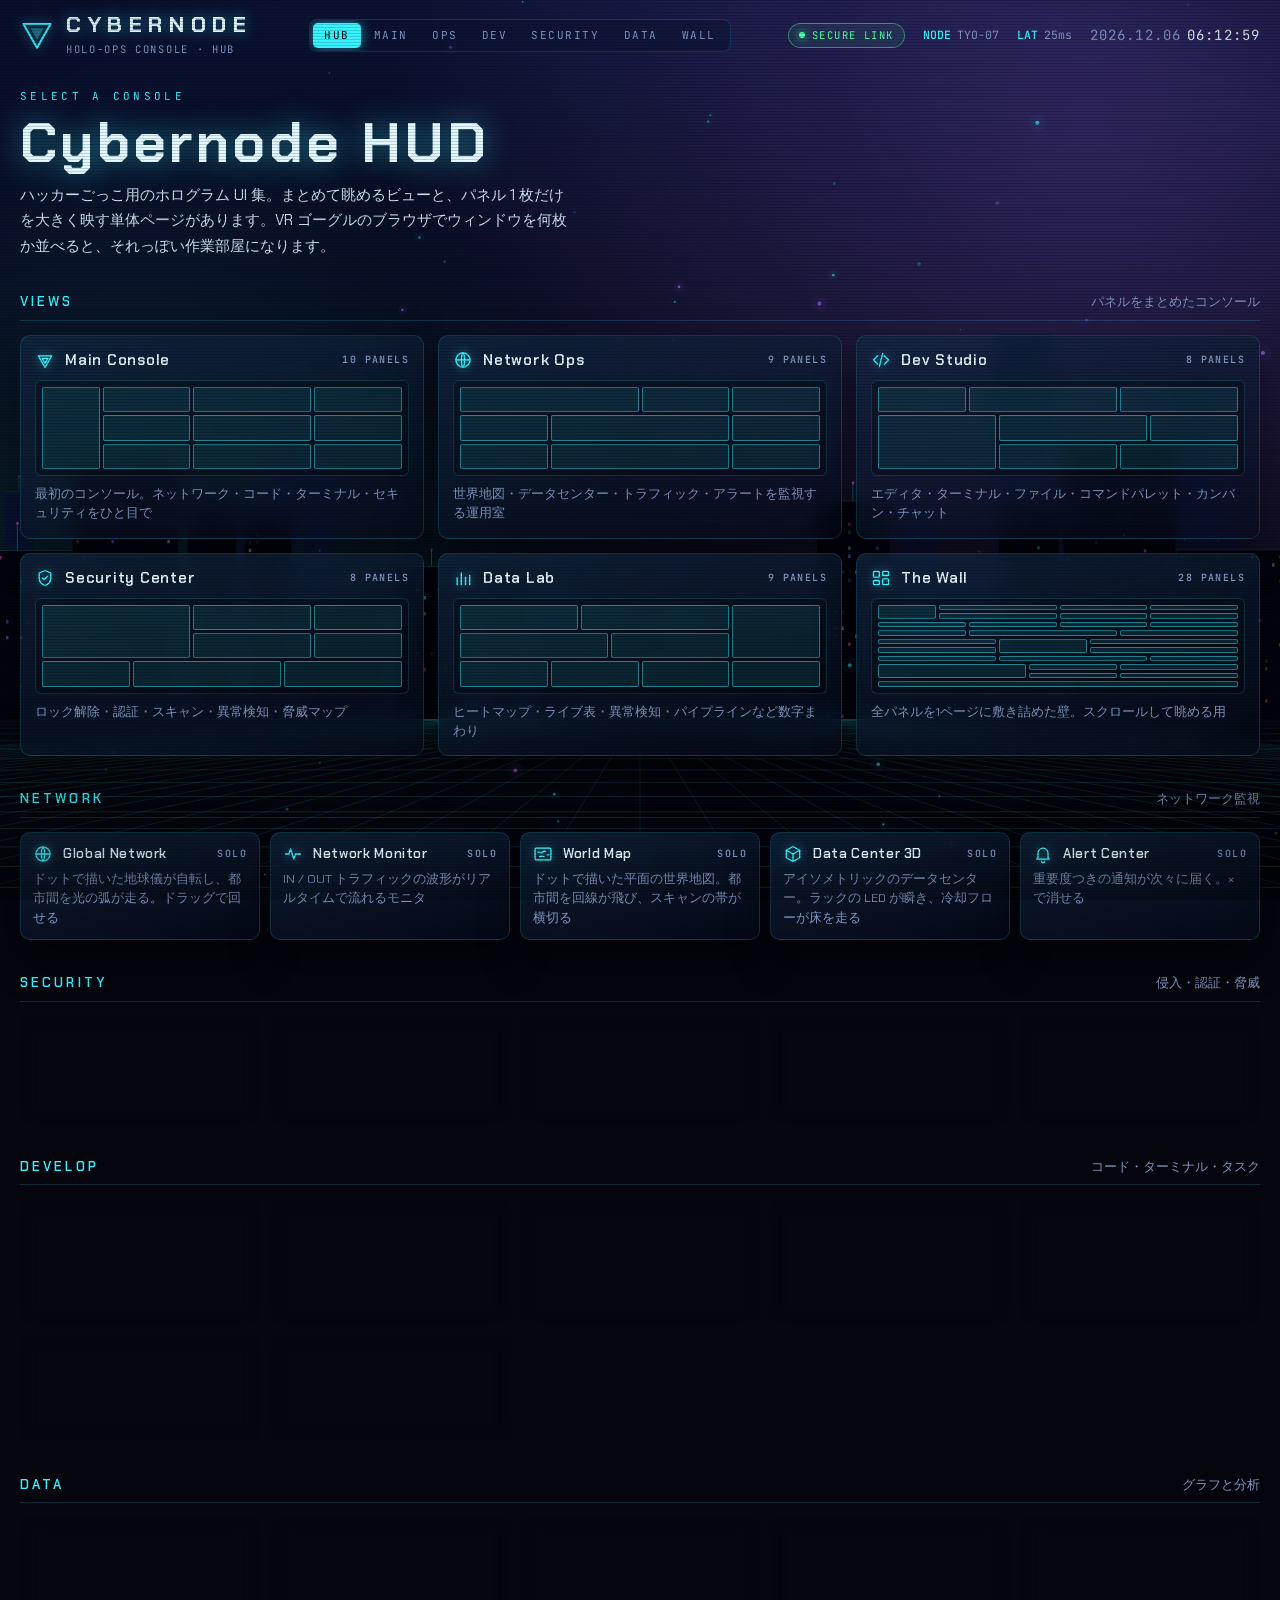
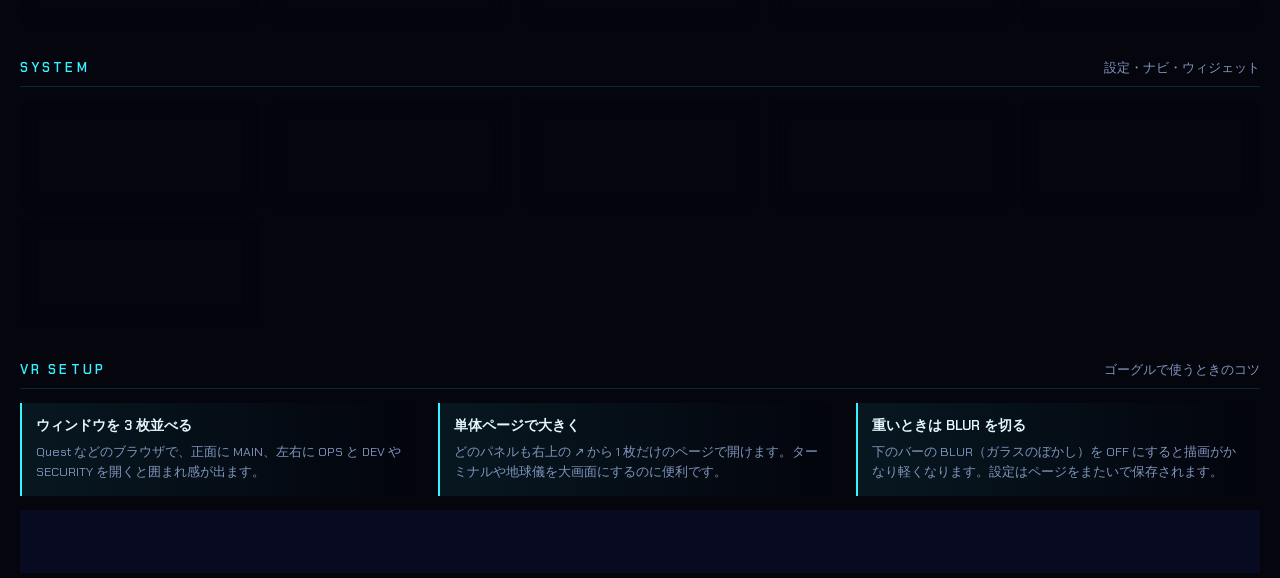
==== commit 85b1e6b0: "Split HUD into multi-page site with 28 panels Move the single-file console into shared modules (css/" ====
--- a/index.html
+++ b/index.html
@@ -3,1585 +3,21 @@
 <head>
 <meta charset="utf-8">
 <meta name="viewport" content="width=device-width, initial-scale=1, viewport-fit=cover">
-<meta name="description" content="Animated holographic hacker-style console built with plain HTML, CSS and Canvas.">
+<meta name="description" content="ハッカーごっこ用のホログラム UI 集。ビューと単体パネルを選んで開くハブ。">
 <title>Cybernode HUD</title>
 <link rel="preconnect" href="https://fonts.googleapis.com">
 <link rel="preconnect" href="https://fonts.gstatic.com" crossorigin>
 <link rel="stylesheet" href="https://fonts.googleapis.com/css2?family=Chakra+Petch:wght@400;500;600;700&family=JetBrains+Mono:wght@400;500;700&display=swap">
-<style>
-:root{
-  /* Layout: a concave wall of holographic glass panels around the operator; toolkit rail left, 12-col panel wall, command dock below */
-  --void:#04050d;
-  --deep:#0b1233;
-  --ink:#e2f7ff;
-  --dim:#8095bf;
-  --mute:#34436e;
-  --a1:#38f3ff;
-  --a2:#a66bff;
-  --a3:#ff4fd8;
-  --ok:#4dffa6;
-  --warn:#ffc35a;
-  --crit:#ff5470;
-  --f-ui:"Chakra Petch","Hiragino Sans","Noto Sans JP",system-ui,sans-serif;
-  --f-mono:"JetBrains Mono",ui-monospace,SFMono-Regular,Menlo,Consolas,"Hiragino Sans",monospace;
-  --line:color-mix(in oklab,var(--a1) 38%,transparent);
-  --line-soft:color-mix(in oklab,var(--a1) 15%,transparent);
-  --glow:color-mix(in oklab,var(--a1) 55%,transparent);
-  --r:10px;
-  color-scheme:dark;
-}
-:root[data-accent="phosphor"]{--a1:#4dff9a;--a2:#19d3c5;--a3:#d8ff4d;--deep:#04221d;--dim:#7fae9f;--mute:#2b5248}
-:root[data-accent="amber"]{--a1:#ffb547;--a2:#ff5e3a;--a3:#ffe08a;--deep:#2a130a;--dim:#b49378;--mute:#5a3b2a}
-:root[data-accent="ice"]{--a1:#bfe9ff;--a2:#7b9dff;--a3:#ff7ab8;--deep:#101a3d;--dim:#8a9cc4;--mute:#36446e}
-
-*,*::before,*::after{box-sizing:border-box}
-html,body{height:100%}
-body{background:var(--void);color:var(--ink);font-family:var(--f-ui);font-size:14px;line-height:1.4;overflow-x:hidden;-webkit-font-smoothing:antialiased}
-button{font:inherit;color:inherit}
-:focus-visible{outline:1.5px solid var(--a1);outline-offset:2px}
-.fill{position:absolute;inset:0;width:100%;height:100%;display:block}
-
-/* ---------- ambient layers ---------- */
-#bg,#rain{position:fixed;inset:0;width:100%;height:100%;display:block;pointer-events:none}
-#bg{z-index:0}
-#rain{z-index:1;opacity:0;transition:opacity .8s ease}
-body.rain-on #rain{opacity:.5}
-.fx{position:fixed;inset:0;pointer-events:none}
-.fx-vig{z-index:58;background:radial-gradient(120% 90% at 50% 45%,transparent 55%,rgba(0,0,0,.62) 100%)}
-.fx-scan{z-index:59;display:none;overflow:hidden;background:repeating-linear-gradient(to bottom,rgba(0,0,0,.16) 0 1px,transparent 1px 3px)}
-body.scan-on .fx-scan{display:block}
-.fx-scan::after{content:"";position:absolute;left:0;right:0;top:0;height:18vh;background:linear-gradient(to bottom,transparent,color-mix(in oklab,var(--a1) 7%,transparent),transparent);transform:translateY(-20vh);animation:sweep 8s linear infinite}
-
-/* ---------- shell ---------- */
-.shell{position:relative;z-index:2;min-height:100%;display:grid;grid-template-rows:auto 1fr auto;gap:14px;padding-block:14px;padding-left:max(20px,env(safe-area-inset-left,0px));padding-right:max(20px,env(safe-area-inset-right,0px))}
-.topbar{display:flex;align-items:center;justify-content:space-between;gap:10px 18px;flex-wrap:wrap;animation:dropIn .8s cubic-bezier(.2,.8,.2,1) backwards}
-.brand{display:flex;align-items:center;gap:12px}
-.logo{width:34px;height:34px;flex:none;color:var(--a1);filter:drop-shadow(0 0 6px var(--glow));animation:logoPulse 3.2s ease-in-out infinite}
-.brand-name{position:relative;margin:0;font-size:22px;font-weight:700;letter-spacing:.3em;line-height:1;color:var(--ink);text-shadow:0 0 14px var(--glow)}
-.brand-name::before,.brand-name::after{content:attr(data-text);position:absolute;inset:0;pointer-events:none;clip-path:inset(0 0 100% 0)}
-.brand-name::before{color:var(--a3);animation:tglitch 5s steps(1) infinite}
-.brand-name::after{color:var(--a1);animation:tglitch 5s steps(1) infinite reverse}
-.brand-sub{margin-top:6px;font-family:var(--f-mono);font-size:10.5px;letter-spacing:.16em;color:var(--dim)}
-.topstats{display:flex;align-items:center;gap:8px 18px;flex-wrap:wrap;font-family:var(--f-mono);font-size:11.5px;color:var(--dim)}
-.chip{display:inline-flex;align-items:center;gap:7px;padding:4px 10px;border-radius:999px;border:1px solid color-mix(in oklab,var(--ok) 45%,transparent);background:color-mix(in oklab,var(--ok) 8%,transparent);color:var(--ok);font-size:10.5px;letter-spacing:.14em}
-.chip i{width:6px;height:6px;border-radius:50%;background:var(--ok);box-shadow:0 0 8px var(--ok);animation:blink 1.4s steps(1) infinite}
-.kv b{margin-right:6px;font-weight:500;color:var(--a1)}
-.clock{font-size:14px;color:var(--ink);letter-spacing:.08em;font-variant-numeric:tabular-nums}
-.clock span:first-child{color:var(--dim);margin-right:6px}
-
-.main{display:grid;grid-template-columns:196px minmax(0,1fr);gap:14px;min-height:0}
-.ws{position:relative;display:grid;grid-template-columns:repeat(12,minmax(0,1fr));grid-auto-rows:minmax(236px,1fr);gap:14px;min-width:0}
-.ws>.panel{grid-column:span var(--c,4)}
-
-/* ---------- glass panel ---------- */
-.panel{
-  position:relative;display:flex;flex-direction:column;min-width:0;min-height:0;container-type:inline-size;
-  border:1px solid var(--line);border-radius:var(--r);overflow:hidden;
-  background:linear-gradient(165deg,color-mix(in oklab,var(--a1) 9%,rgba(12,20,48,.66)),rgba(6,10,28,.4) 70%);
-  box-shadow:0 0 0 1px rgba(0,0,0,.35),0 0 24px color-mix(in oklab,var(--a1) 16%,transparent),inset 0 0 34px color-mix(in oklab,var(--a1) 7%,transparent),0 26px 60px rgba(0,0,0,.5);
-  -webkit-backdrop-filter:blur(12px) saturate(140%);backdrop-filter:blur(12px) saturate(140%);
-  will-change:transform;transform-origin:50% 50%;
-  animation:materialize .95s cubic-bezier(.2,.85,.25,1) backwards;animation-delay:calc(var(--i,0) * 85ms + 200ms);
-}
-.panel::before{content:"";position:absolute;inset:0;pointer-events:none;z-index:2;background:linear-gradient(112deg,transparent 35%,color-mix(in oklab,var(--a1) 9%,transparent) 48%,transparent 60%);transform:translateX(-120%);animation:sheen 11s ease-in-out infinite;animation-delay:calc(var(--i,0) * 1.1s)}
-.panel::after{content:"";position:absolute;left:10%;right:10%;top:0;height:1px;pointer-events:none;background:linear-gradient(90deg,transparent,var(--a1),transparent);opacity:.7}
-.brk{position:absolute;inset:5px;pointer-events:none;z-index:3;opacity:.75;
-  background:
-    linear-gradient(var(--a1),var(--a1)) left top/9px 1.5px no-repeat,
-    linear-gradient(var(--a1),var(--a1)) left top/1.5px 9px no-repeat,
-    linear-gradient(var(--a1),var(--a1)) right top/9px 1.5px no-repeat,
-    linear-gradient(var(--a1),var(--a1)) right top/1.5px 9px no-repeat,
-    linear-gradient(var(--a1),var(--a1)) left bottom/9px 1.5px no-repeat,
-    linear-gradient(var(--a1),var(--a1)) left bottom/1.5px 9px no-repeat,
-    linear-gradient(var(--a1),var(--a1)) right bottom/9px 1.5px no-repeat,
-    linear-gradient(var(--a1),var(--a1)) right bottom/1.5px 9px no-repeat}
-.halo{position:absolute;inset:0;border-radius:inherit;pointer-events:none;z-index:4}
-.panel.ping .halo{animation:ping 1.3s ease-out}
-
-.ph{flex:none;display:flex;align-items:center;gap:10px;height:32px;padding:0 12px;border-bottom:1px solid var(--line-soft);background:linear-gradient(to bottom,color-mix(in oklab,var(--a1) 8%,transparent),transparent)}
-.ph h2{flex:1;min-width:0;margin:0;font-size:12.5px;font-weight:600;letter-spacing:.14em;text-transform:uppercase;color:var(--a1);text-shadow:0 0 10px var(--glow);white-space:nowrap;overflow:hidden;text-overflow:ellipsis}
-.ph h2.nocase{text-transform:none;letter-spacing:.05em}
-.ph>svg{width:15px;height:15px;flex:none;fill:none;stroke:var(--a1);stroke-width:1.7;stroke-linejoin:round}
-.dots{display:flex;gap:5px;flex:none}
-.dots i{width:7px;height:7px;border-radius:50%;background:var(--crit);box-shadow:0 0 6px var(--crit);opacity:.85}
-.dots i:nth-child(2){background:var(--warn);box-shadow:0 0 6px var(--warn)}
-.dots i:nth-child(3){background:var(--ok);box-shadow:0 0 6px var(--ok)}
-.wc{display:flex;align-items:center;gap:10px;flex:none;margin-left:auto}
-.wc i{position:relative;width:9px;height:9px;opacity:.55}
-.wc i:nth-child(1)::before{content:"";position:absolute;left:0;right:0;bottom:1px;height:1.5px;background:var(--dim)}
-.wc i:nth-child(2){border:1.5px solid var(--dim)}
-.wc i:nth-child(3)::before,.wc i:nth-child(3)::after{content:"";position:absolute;left:50%;top:50%;width:11px;height:1.5px;background:var(--dim);transform:translate(-50%,-50%) rotate(45deg)}
-.wc i:nth-child(3)::after{transform:translate(-50%,-50%) rotate(-45deg)}
-.pb{position:relative;flex:1;min-height:0}
-
-/* ---------- rail ---------- */
-.rail{display:flex;flex-direction:column}
-.menu{display:flex;flex-direction:column;gap:2px;padding:8px}
-.mi{all:unset;position:relative;display:flex;align-items:center;gap:11px;padding:9px 10px;border-radius:6px;font-size:13.5px;letter-spacing:.04em;color:var(--dim);cursor:pointer;transition:color .2s,background .2s}
-.mi svg{width:18px;height:18px;flex:none;fill:none;stroke:currentColor;stroke-width:1.6;stroke-linecap:round;stroke-linejoin:round}
-.mi:hover{color:var(--ink);background:color-mix(in oklab,var(--a1) 8%,transparent)}
-.mi:focus-visible{outline:1.5px solid var(--a1)}
-.mi.on{color:var(--a1);text-shadow:0 0 10px var(--glow);background:linear-gradient(90deg,color-mix(in oklab,var(--a1) 20%,transparent),transparent)}
-.mi.on::before{content:"";position:absolute;left:0;top:8px;bottom:8px;width:2px;background:var(--a1);box-shadow:0 0 8px var(--a1)}
-.hx-label{margin:6px 12px 0;padding-top:10px;border-top:1px solid var(--line-soft);font-family:var(--f-mono);font-size:9.5px;letter-spacing:.2em;color:var(--dim)}
-.hexmini{flex:1;min-height:0;display:flex;flex-direction:column;justify-content:flex-end;overflow:hidden;padding:4px 12px 12px;font-family:var(--f-mono);font-size:10px;line-height:1.6;white-space:pre;color:color-mix(in oklab,var(--dim) 75%,transparent);-webkit-mask-image:linear-gradient(to bottom,transparent,#000 35%);mask-image:linear-gradient(to bottom,transparent,#000 35%)}
-.hexmini .hx-a{color:var(--mute)}
-.hexmini em{font-style:normal;color:var(--a1);text-shadow:0 0 6px var(--glow)}
-
-/* ---------- globe ---------- */
-#globe{cursor:grab;touch-action:pan-y}
-.net-stats{position:absolute;top:10px;left:12px;z-index:2;display:grid;gap:3px;pointer-events:none;font-family:var(--f-mono);font-size:10.5px;letter-spacing:.1em;color:var(--dim)}
-.net-stats b{margin-left:8px;font-weight:500;color:var(--ink);font-variant-numeric:tabular-nums}
-.net-log{position:absolute;left:12px;bottom:10px;z-index:2;display:grid;gap:2px;margin:0;padding:0;list-style:none;pointer-events:none;font-family:var(--f-mono);font-size:10.5px;color:var(--dim);min-width:150px}
-.net-log li{display:flex;gap:7px;animation:logIn .45s ease backwards}
-.net-log li:not(:last-child){opacity:.55}
-.net-log b{font-weight:500;color:var(--a1)}
-.net-log span:last-child{margin-left:auto;padding-left:10px;color:var(--ok)}
-
-/* ---------- code editor ---------- */
-.tabs{flex:1;display:flex;align-self:stretch;gap:2px;min-width:0;overflow:hidden}
-.tab{all:unset;display:flex;align-items:center;gap:8px;padding:0 12px;font-family:var(--f-mono);font-size:11.5px;color:var(--dim);white-space:nowrap;cursor:pointer;border-bottom:1.5px solid transparent;transition:color .2s}
-.tab i{font-style:normal;opacity:.5}
-.tab:hover{color:var(--ink)}
-.tab.on{color:var(--ink);border-bottom-color:var(--a1);background:color-mix(in oklab,var(--a1) 9%,transparent)}
-.code{display:grid;grid-template-columns:128px minmax(0,1fr)}
-.tree{display:flex;flex-direction:column;gap:5px;padding:10px 8px 10px 12px;overflow:hidden;border-right:1px solid var(--line-soft);font-family:var(--f-mono);font-size:11px;color:var(--dim);white-space:nowrap}
-.tree .tr-root{color:var(--ink)}
-.tree .dir{padding-left:10px}
-.tree .dir::before{content:"▸ ";color:var(--a1)}
-.tree .file{padding-left:22px}
-.tree .file.on{color:var(--a1);background:linear-gradient(90deg,color-mix(in oklab,var(--a1) 12%,transparent),transparent)}
-.editor{position:relative;display:grid;grid-template-columns:auto minmax(0,1fr);align-content:start;overflow:hidden;padding-block:10px;font-family:var(--f-mono);font-size:12px;line-height:1.65}
-.gutter{margin:0;padding:0 10px 0 12px;list-style:none;text-align:right;color:var(--mute);user-select:none}
-.gutter li.cur{color:var(--a1)}
-.src{min-width:0;padding-right:12px}
-.cl{min-height:1.65em;white-space:pre;padding-left:8px}
-.cl.cur{background:linear-gradient(90deg,color-mix(in oklab,var(--a1) 9%,transparent),transparent 80%)}
-.tok-k{color:var(--a3)}
-.tok-s{color:var(--ok)}
-.tok-n{color:var(--warn)}
-.tok-c{color:var(--dim);font-style:italic}
-.tok-f{color:var(--a1)}
-.tok-t{color:var(--a2)}
-.tok-a{color:var(--warn)}
-.caret{display:inline-block;width:7px;height:1.15em;margin-left:1px;vertical-align:-.2em;background:var(--a1);box-shadow:0 0 8px var(--a1);animation:blink 1s steps(1) infinite}
-
-/* ---------- system ---------- */
-.sys{display:flex;flex-direction:column;gap:8px;padding:10px 12px 12px}
-.gauges{display:grid;grid-template-columns:repeat(3,minmax(0,1fr));gap:8px;justify-items:center}
-.gauge{position:relative;width:100%;max-width:112px;aspect-ratio:1}
-.gauge svg{display:block;width:100%;height:100%;overflow:visible}
-.gauge circle{fill:none}
-.g-tick{stroke:color-mix(in oklab,var(--a1) 38%,transparent);stroke-width:3;stroke-dasharray:1 3.82}
-.g-track{stroke:color-mix(in oklab,var(--a1) 12%,transparent);stroke-width:6}
-.g-val{stroke:var(--a1);stroke-width:6;stroke-linecap:round;transform:rotate(-90deg);transform-origin:50px 50px;filter:drop-shadow(0 0 4px var(--a1))}
-#g-ram .g-val{stroke:var(--a2);filter:drop-shadow(0 0 4px var(--a2))}
-.g-orb{stroke:color-mix(in oklab,var(--a1) 45%,transparent);stroke-width:1;stroke-dasharray:14 9;transform-origin:50px 50px;animation:spin 9s linear infinite}
-.g-lab{position:absolute;inset:0;display:grid;place-content:center;text-align:center;font-family:var(--f-mono);line-height:1.1}
-.g-lab span{font-size:9.5px;letter-spacing:.16em;color:var(--dim)}
-.g-lab b{font-size:17px;font-weight:500;color:var(--ink);font-variant-numeric:tabular-nums}
-.sys-bot{flex:1;min-height:0;display:grid;grid-template-columns:minmax(0,1fr) auto;gap:12px}
-.spark{position:relative;min-height:48px;border-left:1px solid var(--line-soft);border-bottom:1px solid var(--line-soft)}
-.sys-kv{display:grid;grid-template-columns:auto auto;align-content:center;gap:3px 12px;margin:0;font-family:var(--f-mono);font-size:10.5px}
-.sys-kv dt{color:var(--dim)}
-.sys-kv dd{margin:0;text-align:right;color:var(--ink);font-variant-numeric:tabular-nums}
-
-/* ---------- terminal ---------- */
-.term{display:flex;flex-direction:column;padding:10px 12px 10px;font-family:var(--f-mono);font-size:12px;line-height:1.6;cursor:text}
-.term-out{flex:1;min-height:0;overflow-y:auto;scrollbar-width:thin;scrollbar-color:var(--mute) transparent}
-.ln{white-space:pre-wrap;word-break:break-word;color:var(--ink)}
-.ln .p{color:var(--a1)}
-.ln .hl{color:var(--a3)}
-.ln .ok{color:var(--ok)}
-.ln .warn{color:var(--warn)}
-.ln .err{color:var(--crit)}
-.ln .dim,.ln.dim{color:var(--dim)}
-.ln.big{color:var(--ok);font-weight:700;text-shadow:0 0 10px var(--ok)}
-.term-in{display:flex;align-items:center;gap:8px;padding-top:6px;border-top:1px dashed var(--line-soft)}
-.ps1{color:var(--a1);white-space:nowrap}
-#termIn{all:unset;flex:1;min-width:0;font:inherit;color:var(--ink);caret-color:var(--a1)}
-#termIn::placeholder{color:var(--mute)}
-
-/* ---------- monitor ---------- */
-.mon-read{position:absolute;top:8px;right:12px;z-index:2;display:flex;gap:14px;pointer-events:none;font-family:var(--f-mono);font-size:10.5px;color:var(--dim)}
-.mon-read b{font-weight:500;color:var(--ink);font-variant-numeric:tabular-nums}
-.sw{display:inline-block;width:8px;height:8px;margin-right:5px;background:var(--a1);box-shadow:0 0 6px var(--a1)}
-.sw.out{background:var(--a2);box-shadow:0 0 6px var(--a2)}
-.mon-axis{position:absolute;top:8px;left:12px;z-index:2;pointer-events:none;font-family:var(--f-mono);font-size:10px;letter-spacing:.12em;color:var(--dim)}
-
-/* ---------- target ---------- */
-.target{display:grid;grid-template-columns:minmax(0,.85fr) minmax(0,1.3fr);gap:4px}
-.tower{position:relative;min-height:0}
-.steps{display:flex;flex-direction:column;gap:6px;min-width:0;padding:10px 12px 10px 0}
-.steps ol{display:grid;gap:1px;margin:0;padding:0;list-style:none}
-.step{position:relative;display:grid;grid-template-columns:minmax(0,1fr) 16px;align-items:center;gap:4px;padding:6px 6px;font-size:11.5px;color:var(--dim);border-bottom:1px solid var(--line-soft);transition:color .3s,background .3s}
-.step span{white-space:nowrap;overflow:hidden;text-overflow:ellipsis}
-.step .bar{position:absolute;left:0;bottom:-1px;width:0;height:1.5px;background:var(--a1);box-shadow:0 0 6px var(--a1);transition:opacity .4s}
-.step.run{color:var(--ink);background:linear-gradient(90deg,color-mix(in oklab,var(--a1) 12%,transparent),transparent)}
-.step.done{color:var(--ink)}
-.step.done .bar{opacity:0}
-.st{position:relative;display:grid;place-items:center;width:16px;height:16px}
-.st svg{width:16px;height:16px;fill:none;stroke:var(--ok);stroke-width:2.2;stroke-linecap:round;stroke-linejoin:round;filter:drop-shadow(0 0 3px var(--ok))}
-.st path{stroke-dasharray:16;stroke-dashoffset:16;transition:stroke-dashoffset .4s ease}
-.done .st path,.pass .st path{stroke-dashoffset:0}
-.st .spin{position:absolute;inset:2px;display:none;border:1.5px solid var(--a1);border-right-color:transparent;border-radius:50%;animation:spin .7s linear infinite}
-.step.run .spin{display:block}
-.tgt-meta{display:flex;justify-content:space-between;gap:8px;margin-top:auto;font-family:var(--f-mono);font-size:10.5px;color:var(--dim)}
-.tgt-meta b{font-weight:500;color:var(--a1);font-variant-numeric:tabular-nums}
-
-/* ---------- data ---------- */
-.data{display:grid;grid-template-columns:minmax(0,1.45fr) minmax(0,1fr);grid-template-rows:minmax(0,1fr) minmax(0,1fr);gap:10px 14px;padding:10px 12px 12px}
-.bars{display:flex;align-items:flex-end;gap:3px;min-height:0;padding-bottom:2px;border-bottom:1px solid var(--line-soft)}
-.bars i{flex:1;height:var(--h,40%);border-radius:1px 1px 0 0;background:linear-gradient(to top,color-mix(in oklab,var(--a2) 50%,transparent),var(--a1));box-shadow:0 0 8px color-mix(in oklab,var(--a1) 35%,transparent);transition:height 1.2s cubic-bezier(.3,.9,.3,1)}
-.donut{position:relative;display:grid;place-items:center;min-height:0}
-.donut svg{width:100%;height:100%;max-height:118px}
-.donut circle{fill:none}
-.dn-track{stroke:color-mix(in oklab,var(--a1) 10%,transparent);stroke-width:9}
-.dn{stroke-width:8;transition:stroke-width .4s}
-.dn.act{stroke-width:12}
-.dn-rot{transform-origin:50px 50px;animation:spin 36s linear infinite}
-.dn-inner{stroke:color-mix(in oklab,var(--a1) 30%,transparent);stroke-width:.8;stroke-dasharray:2 3}
-.dn-lab{position:absolute;inset:0;display:grid;place-content:center;text-align:center;font-family:var(--f-mono);line-height:1.1}
-.dn-lab b{font-size:16px;font-weight:500;color:var(--ink)}
-.dn-lab span{font-size:9.5px;letter-spacing:.16em;color:var(--dim)}
-.dline{position:relative;min-height:0}
-.kpi{align-self:center;width:100%;border-collapse:collapse;font-family:var(--f-mono);font-size:11px}
-.kpi td{padding:2.5px 0;font-variant-numeric:tabular-nums;white-space:nowrap}
-.kpi td:first-child{color:var(--dim)}
-.kpi td:nth-child(2){text-align:right;color:var(--ink)}
-.kpi td:last-child{padding-left:8px;text-align:right}
-.good{color:var(--ok)}
-.bad{color:var(--crit)}
-
-/* ---------- security core ---------- */
-.sec{display:grid;grid-template-columns:minmax(0,1.3fr) minmax(0,1fr);grid-template-rows:minmax(0,1fr) auto;gap:10px 14px;padding:8px 14px 12px}
-.lockwrap{position:relative;display:grid;place-items:center;min-height:0;cursor:pointer;border-radius:50%}
-.lockwrap svg{width:100%;height:100%;max-height:230px;overflow:visible}
-.s1{stroke:var(--a1)}
-.s2{stroke:var(--a2)}
-.f1{fill:var(--a1)}
-.rg{transform-origin:100px 100px}
-.rg-a{animation:spin 24s linear infinite}
-.rg-b{animation:spin 16s linear infinite reverse}
-.rg-c{animation:spin 60s linear infinite}
-.rg-d{animation:spin 7s linear infinite}
-.lk{filter:drop-shadow(0 0 6px var(--a1));animation:lkPulse 2.6s ease-in-out infinite}
-.lk-shackle{transition:transform .5s cubic-bezier(.3,1.6,.5,1)}
-.lk .s1,.lk .f1{transition:stroke .3s,fill .3s}
-.lockwrap.open .lk-shackle{transform:translateY(-9px)}
-.lockwrap.open .lk .s1{stroke:var(--ok)}
-.lockwrap.open .lk .f1{fill:var(--ok)}
-.lockwrap.open .rg-d{animation-duration:1.2s}
-.lockwrap:hover .rg-a{animation-duration:6s}
-.sec-side{display:flex;flex-direction:column;justify-content:center;gap:10px;min-width:0}
-.checks{display:grid;gap:6px;margin:0;padding:0;list-style:none}
-.checks li{display:flex;align-items:center;justify-content:space-between;gap:8px;padding:7px 10px;font-size:12.5px;font-weight:600;letter-spacing:.14em;color:var(--dim);border:1px solid var(--line-soft);background:color-mix(in oklab,var(--a1) 5%,transparent);clip-path:polygon(8px 0,100% 0,100% calc(100% - 8px),calc(100% - 8px) 100%,0 100%,0 8px);transition:color .3s,border-color .3s,background .3s}
-.checks li.pass{color:var(--ink);border-color:var(--line);background:color-mix(in oklab,var(--a1) 10%,transparent)}
-.sec-meta{display:flex;justify-content:space-between;gap:8px;flex-wrap:wrap;font-family:var(--f-mono);font-size:10px;letter-spacing:.08em;color:var(--dim)}
-.segbar{grid-column:1/-1;display:grid;grid-template-columns:repeat(32,minmax(0,1fr));gap:2px;height:6px}
-.segbar i{background:color-mix(in oklab,var(--a1) 12%,transparent);transition:background .2s,box-shadow .2s}
-.segbar i.on{background:color-mix(in oklab,var(--a1) 70%,transparent)}
-.segbar i.hot{background:var(--ink);box-shadow:0 0 8px var(--a1)}
-
-/* ---------- data flow ---------- */
-.flow{display:flex;flex-direction:column;padding:6px 10px 10px}
-.flow svg{flex:1;min-height:0;width:100%}
-.fl-base{fill:none;stroke:url(#flg);stroke-width:1.2;opacity:.28}
-.fl-dash{fill:none;stroke:url(#flg);stroke-width:1.6;stroke-dasharray:3 9;animation:flow 2s linear infinite}
-.fl-box{fill:color-mix(in oklab,var(--a1) 5%,transparent);stroke:color-mix(in oklab,var(--a1) 35%,transparent);stroke-width:1}
-.fl-port{fill:var(--a1)}
-.fbar{transform-box:fill-box;transform-origin:0 50%;transition:transform 1.2s cubic-bezier(.3,.9,.3,1)}
-.fbar.src{fill:var(--a2);opacity:.8}
-.fbar.snk{fill:var(--a1);opacity:.85}
-.fl-pk{fill:var(--ink);filter:drop-shadow(0 0 3px var(--a1))}
-.flow-meta{display:flex;justify-content:space-between;gap:8px;flex-wrap:wrap;font-family:var(--f-mono);font-size:10px;letter-spacing:.08em;color:var(--dim)}
-.flow-meta b{font-weight:500;color:var(--ink);font-variant-numeric:tabular-nums}
-
-/* ---------- dock ---------- */
-.dock{display:flex;align-items:center;flex-wrap:wrap;gap:10px 22px;padding:8px 14px;border:1px solid var(--line-soft);border-radius:var(--r);background:color-mix(in oklab,var(--deep) 55%,transparent);-webkit-backdrop-filter:blur(10px);backdrop-filter:blur(10px);font-family:var(--f-mono);font-size:11px;color:var(--dim);animation:riseIn .8s .9s cubic-bezier(.2,.8,.2,1) backwards}
-.dg{display:flex;align-items:center;flex-wrap:wrap;gap:8px}
-.dl{margin-right:2px;font-size:10px;letter-spacing:.18em}
-.sw-btn{all:unset;width:20px;height:20px;border-radius:50%;cursor:pointer;background:conic-gradient(from 210deg,var(--c1),var(--c2),var(--c1));box-shadow:0 0 0 1px rgba(255,255,255,.18);transition:transform .2s}
-.sw-btn:hover{transform:scale(1.12)}
-.sw-btn[aria-pressed="true"]{box-shadow:0 0 0 2px var(--void),0 0 0 3.5px var(--a1),0 0 14px var(--a1)}
-.sw-btn:focus-visible{outline:1.5px solid var(--a1);outline-offset:4px}
-.tg{all:unset;display:inline-flex;align-items:center;gap:7px;padding:5px 10px;border:1px solid var(--line-soft);border-radius:4px;font-size:10.5px;letter-spacing:.12em;color:var(--dim);cursor:pointer;transition:color .2s,border-color .2s}
-.tg i{width:6px;height:6px;border-radius:50%;background:var(--mute);transition:background .2s,box-shadow .2s}
-.tg:hover{color:var(--ink)}
-.tg:focus-visible{outline:1.5px solid var(--a1)}
-.tg[aria-pressed="true"]{color:var(--a1);border-color:var(--line)}
-.tg[aria-pressed="true"] i{background:var(--a1);box-shadow:0 0 6px var(--a1)}
-.hint{margin-left:auto;font-family:var(--f-ui);font-size:12px}
-kbd{padding:1px 6px;border:1px solid var(--line);border-radius:3px;font-family:var(--f-mono);font-size:11px;color:var(--a1)}
-
-/* ---------- overlays ---------- */
-.gl{position:fixed;inset:0;z-index:70;display:none;pointer-events:none}
-body.glitching .gl{display:block}
-.gl i{position:absolute;left:0;right:0;background:color-mix(in oklab,var(--a1) 22%,transparent);mix-blend-mode:screen}
-.gl i:nth-child(even){background:color-mix(in oklab,var(--a3) 20%,transparent)}
-body.glitching .shell{animation:gshift .14s steps(2) infinite}
-.breach{position:fixed;inset:0;z-index:80;display:grid;place-content:center;justify-items:center;gap:16px;padding:24px;text-align:center;cursor:pointer;background:radial-gradient(circle at 50% 50%,color-mix(in oklab,var(--ok) 12%,rgba(2,4,12,.72)),rgba(2,4,12,.9) 62%);-webkit-backdrop-filter:blur(6px);backdrop-filter:blur(6px);animation:fadeIn .25s ease both}
-.breach-rings{position:absolute;inset:0;display:grid;place-items:center;pointer-events:none;overflow:hidden}
-.breach-rings i{position:absolute;width:120px;aspect-ratio:1;border:2px solid var(--ok);border-radius:50%;opacity:0;animation:ringOut 1.9s cubic-bezier(.2,.7,.3,1) infinite}
-.breach-rings i:nth-child(2){border-color:var(--a1);animation-delay:.45s}
-.breach-rings i:nth-child(3){border-color:var(--a2);animation-delay:.9s}
-.breach-text{position:relative;font-size:clamp(26px,6.4vw,82px);font-weight:700;letter-spacing:.18em;line-height:1.1;color:var(--ok);text-shadow:0 0 18px var(--ok),0 0 60px color-mix(in oklab,var(--ok) 50%,transparent);text-wrap:balance;animation:zoomIn .5s cubic-bezier(.2,1.4,.4,1) both}
-.breach-bar{position:relative;width:min(420px,78vw);height:3px;overflow:hidden;background:color-mix(in oklab,var(--ok) 18%,transparent)}
-.breach-bar i{position:absolute;inset:0;background:var(--ok);box-shadow:0 0 10px var(--ok);transform-origin:0 50%;animation:fillBar 2.8s linear both}
-.breach-sub{position:relative;font-family:var(--f-mono);font-size:12px;letter-spacing:.2em;color:var(--dim)}
-
-/* ---------- keyframes ---------- */
-@keyframes materialize{
-  0%{opacity:0;clip-path:inset(49.5% 0 49.5% 0);filter:brightness(2.4)}
-  35%{opacity:1;clip-path:inset(49% 0 49% 0)}
-  70%{clip-path:inset(0 0 0 0);filter:brightness(1.6)}
-  76%{opacity:.55}82%{opacity:1}88%{opacity:.75}
-  100%{opacity:1;clip-path:inset(0 0 0 0);filter:brightness(1)}
-}
-@keyframes sheen{0%,72%{transform:translateX(-120%)}100%{transform:translateX(120%)}}
-@keyframes ping{0%{box-shadow:inset 0 0 0 2px var(--a1),inset 0 0 70px color-mix(in oklab,var(--a1) 40%,transparent)}100%{box-shadow:inset 0 0 0 1px transparent,inset 0 0 0 transparent}}
-@keyframes spin{to{transform:rotate(360deg)}}
-@keyframes blink{50%{opacity:0}}
-@keyframes sweep{to{transform:translateY(105vh)}}
-@keyframes logoPulse{50%{filter:drop-shadow(0 0 14px var(--a1))}}
-@keyframes lkPulse{50%{filter:drop-shadow(0 0 14px var(--a1))}}
-@keyframes logIn{from{opacity:0;transform:translateX(-8px)}}
-@keyframes flow{to{stroke-dashoffset:-48}}
-@keyframes dropIn{from{opacity:0;transform:translateY(-10px)}}
-@keyframes riseIn{from{opacity:0;transform:translateY(10px)}}
-@keyframes fadeIn{from{opacity:0}}
-@keyframes zoomIn{from{opacity:0;transform:scale(1.25)}}
-@keyframes fillBar{from{transform:scaleX(0)}}
-@keyframes ringOut{0%{transform:scale(.4);opacity:.9}100%{transform:scale(8);opacity:0}}
-@keyframes gshift{0%{transform:translate(3px,-1px);filter:hue-rotate(50deg) saturate(1.8)}50%{transform:translate(-4px,2px);filter:hue-rotate(-40deg) contrast(1.3)}100%{transform:none}}
-@keyframes tglitch{
-  0%,90%,100%{clip-path:inset(0 0 100% 0);transform:none}
-  91%{clip-path:inset(12% 0 55% 0);transform:translate(-3px,0)}
-  93%{clip-path:inset(62% 0 6% 0);transform:translate(3px,0)}
-  95%{clip-path:inset(35% 0 40% 0);transform:translate(-2px,1px)}
-  97%{clip-path:inset(0 0 100% 0)}
-}
-
-/* ---------- container + viewport adaptations ---------- */
-@container (max-width:540px){.code{grid-template-columns:minmax(0,1fr)}.tree{display:none}}
-@container (max-width:268px){.target{grid-template-columns:minmax(0,1fr);grid-template-rows:92px auto}.steps{padding:2px 12px 10px}}
-@container (max-width:250px){.sys-bot{grid-template-columns:minmax(0,1fr)}}
-@container (max-width:380px){.sec{grid-template-columns:minmax(0,1fr);grid-template-rows:200px auto auto}}
-
-@media (min-width:1181px){.ws>.panel,.rail{contain:size}}
-@media (max-width:1180px){
-  .main{grid-template-columns:minmax(0,1fr)}
-  .rail{flex-direction:row;align-items:center}
-  .rail .ph,.hx-label,.hexmini{display:none}
-  .menu{flex:1;flex-direction:row;overflow-x:auto;scrollbar-width:none;padding:6px}
-  .menu::-webkit-scrollbar{display:none}
-  .mi{white-space:nowrap;padding:8px 12px}
-  .mi.on::before{left:10px;right:10px;top:auto;bottom:0;width:auto;height:2px}
-  .ws{grid-template-columns:repeat(6,minmax(0,1fr))}
-  .ws>.panel{grid-column:span var(--t,3)}
-}
-@media (max-width:760px){
-  .ws{grid-template-columns:minmax(0,1fr);grid-auto-rows:auto}
-  .ws>.panel{grid-column:auto;height:var(--mh,280px)}
-  .topstats .kv{display:none}
-  .hint{margin-left:0}
-  .brand-name{font-size:19px}
-}
-@media (prefers-reduced-motion:reduce){
-  *,*::before,*::after{animation-duration:.01ms!important;animation-iteration-count:1!important;transition-duration:.01ms!important}
-}
-</style>
-<style>body{margin:0}[hidden]{display:none!important}</style>
+<link rel="stylesheet" href="css/hud.css?v=4.3.0">
 </head>
-<body>
-<canvas id="bg" aria-hidden="true"></canvas>
-<canvas id="rain" aria-hidden="true"></canvas>
-
-<div class="shell">
-  <header class="topbar">
-    <div class="brand">
-      <svg class="logo" viewBox="0 0 40 40" aria-hidden="true"><path d="M4 7h32L20 35z" fill="none" stroke="currentColor" stroke-width="2.4" stroke-linejoin="round"/><path d="M12.5 12h15L20 25.5z" fill="currentColor" opacity=".35"/></svg>
-      <div>
-        <h1 class="brand-name" id="brand" data-text="CYBERNODE">CYBERNODE</h1>
-        <div class="brand-sub">HOLO-OPS CONSOLE · BUILD 4.2.0</div>
-      </div>
-    </div>
-    <div class="topstats">
-      <span class="chip"><i></i>SECURE LINK</span>
-      <span class="kv"><b>NODE</b>TYO-07</span>
-      <span class="kv"><b>LAT</b><span id="lat">23</span>ms</span>
-      <span class="kv"><b>CIPHER</b>XCHACHA20</span>
-      <span class="clock"><span id="date">2026.11.03</span><span id="clock">00:00:00</span></span>
-    </div>
-  </header>
-
-  <div class="main">
-    <aside class="panel rail" style="--i:0" data-depth=".6">
-      <header class="ph"><svg viewBox="0 0 24 24" aria-hidden="true"><path d="M12 2.5l8.5 4.9v9.2L12 21.5l-8.5-4.9V7.4z"/><path d="M12 8v8M8.2 10.2L12 12l3.8-1.8"/></svg><h2>Toolkit</h2></header>
-      <nav class="menu" aria-label="Panels">
-        <button class="mi on" data-target="p-net"><svg viewBox="0 0 24 24" aria-hidden="true"><circle cx="12" cy="12" r="8"/><circle cx="12" cy="12" r="3"/><path d="M12 2v4M12 18v4M2 12h4M18 12h4"/></svg><span>Network</span></button>
-        <button class="mi" data-target="p-code"><svg viewBox="0 0 24 24" aria-hidden="true"><path d="M8 7l-5 5 5 5M16 7l5 5-5 5M14 4l-4 16"/></svg><span>Modules</span></button>
-        <button class="mi" data-target="p-target"><svg viewBox="0 0 24 24" aria-hidden="true"><path d="M4 8V4h4M16 4h4v4M20 16v4h-4M8 20H4v-4M4 12h16"/></svg><span>Scanning</span></button>
-        <button class="mi" data-target="p-data"><svg viewBox="0 0 24 24" aria-hidden="true"><path d="M5 20v-8M10 20V6M15 20v-9M20 20V9"/></svg><span>Analysis</span></button>
-        <button class="mi" data-target="p-sec"><svg viewBox="0 0 24 24" aria-hidden="true"><path d="M12 3l7 3v6c0 4.5-3 7.5-7 9-4-1.5-7-4.5-7-9V6z"/><path d="M9 12l2 2 4-4"/></svg><span>Security</span></button>
-        <button class="mi" data-target="p-flow"><svg viewBox="0 0 24 24" aria-hidden="true"><path d="M3 6h5c4 0 4 12 8 12h5M3 18h5c4 0 4-12 8-12h5"/></svg><span>Data Flow</span></button>
-        <button class="mi" data-target="p-term"><svg viewBox="0 0 24 24" aria-hidden="true"><rect x="3" y="4" width="18" height="16" rx="2"/><path d="M7 9l3 3-3 3M12 15h5"/></svg><span>Terminal</span></button>
-      </nav>
-      <div class="hx-label">PACKET STREAM</div>
-      <div class="hexmini" id="hexmini" aria-hidden="true"></div>
-    </aside>
-
-    <main class="ws" id="ws">
-      <section class="panel" id="p-net" style="--i:1;--c:4;--t:3;--mh:320px" data-depth="1.2">
-        <header class="ph"><span class="dots"><i></i><i></i><i></i></span><h2>Global Network</h2><span class="wc"><i></i><i></i><i></i></span></header>
-        <div class="pb">
-          <canvas id="globe" class="fill" role="img" aria-label="Rotating globe with live network links"></canvas>
-          <div class="net-stats"><div>NODES<b id="nNodes">3,482</b></div><div>ONLINE<b id="nOnline">99.8%</b></div><div>LINKS<b id="nLinks">0</b></div></div>
-          <ul class="net-log" id="netLog"></ul>
-        </div>
-      </section>
-
-      <section class="panel" id="p-code" style="--i:2;--c:5;--t:3;--mh:320px" data-depth=".9">
-        <header class="ph"><span class="dots"><i></i><i></i><i></i></span><div class="tabs" id="tabs"></div><span class="wc"><i></i><i></i><i></i></span></header>
-        <div class="pb code">
-          <div class="tree" aria-hidden="true">
-            <div class="tr-root">▾ /workspace</div>
-            <div class="dir">core/</div>
-            <div class="dir">modules/</div>
-            <div class="dir">scanners/</div>
-            <div class="dir">packets/</div>
-            <div class="dir">utils/</div>
-            <div class="file" data-f="0">project_main.py</div>
-            <div class="file" data-f="1">uplink.rs</div>
-            <div class="file">README.md</div>
-          </div>
-          <div class="editor" id="editor"><ol class="gutter" id="gutter" aria-hidden="true"></ol><div class="src" id="src"></div></div>
-        </div>
-      </section>
-
-      <section class="panel" id="p-sys" style="--i:3;--c:3;--t:3;--mh:300px" data-depth="1.3">
-        <header class="ph"><span class="dots"><i></i><i></i><i></i></span><h2>System Dashboard</h2><span class="wc"><i></i><i></i><i></i></span></header>
-        <div class="pb sys">
-          <div class="gauges">
-            <div class="gauge" id="g-cpu"><svg viewBox="0 0 100 100" aria-hidden="true"><circle class="g-tick" cx="50" cy="50" r="46"/><circle class="g-track" cx="50" cy="50" r="38"/><circle class="g-val" cx="50" cy="50" r="38" stroke-dasharray="0 238.8"/><circle class="g-orb" cx="50" cy="50" r="30"/></svg><div class="g-lab"><span>CPU</span><b>24%</b></div></div>
-            <div class="gauge" id="g-ram"><svg viewBox="0 0 100 100" aria-hidden="true"><circle class="g-tick" cx="50" cy="50" r="46"/><circle class="g-track" cx="50" cy="50" r="38"/><circle class="g-val" cx="50" cy="50" r="38" stroke-dasharray="0 238.8"/><circle class="g-orb" cx="50" cy="50" r="30"/></svg><div class="g-lab"><span>RAM</span><b>68%</b></div></div>
-            <div class="gauge" id="g-gpu"><svg viewBox="0 0 100 100" aria-hidden="true"><circle class="g-tick" cx="50" cy="50" r="46"/><circle class="g-track" cx="50" cy="50" r="38"/><circle class="g-val" cx="50" cy="50" r="38" stroke-dasharray="0 238.8"/><circle class="g-orb" cx="50" cy="50" r="30"/></svg><div class="g-lab"><span>GPU</span><b>42%</b></div></div>
-          </div>
-          <div class="sys-bot">
-            <div class="spark"><canvas id="spark" class="fill" aria-hidden="true"></canvas></div>
-            <dl class="sys-kv"><dt>Uptime</dt><dd id="uptime">12d 04:17:36</dd><dt>Processes</dt><dd id="procs">1,428</dd><dt>Net ↑</dt><dd id="netUp">1.96 GB/s</dd><dt>Net ↓</dt><dd id="netDn">412 MB/s</dd></dl>
-          </div>
-        </div>
-      </section>
-
-      <section class="panel" id="p-term" style="--i:4;--c:4;--t:3;--mh:340px" data-depth="1.1">
-        <header class="ph"><span class="dots"><i></i><i></i><i></i></span><h2 class="nocase">Terminal 01 — root@cybernode:~</h2><span class="wc"><i></i><i></i><i></i></span></header>
-        <div class="pb term" id="term">
-          <div class="term-out" id="termOut" aria-live="polite"></div>
-          <label class="term-in"><span class="ps1">root@cybernode:~$</span><input id="termIn" type="text" autocomplete="off" autocapitalize="off" spellcheck="false" aria-label="Terminal command" placeholder="help"></label>
-        </div>
-      </section>
-
-      <section class="panel" id="p-mon" style="--i:5;--c:5;--t:6;--mh:240px" data-depth=".8">
-        <header class="ph"><span class="dots"><i></i><i></i><i></i></span><h2>Network Monitor</h2><span class="wc"><i></i><i></i><i></i></span></header>
-        <div class="pb">
-          <canvas id="wave" class="fill" aria-hidden="true"></canvas>
-          <div class="mon-axis">eth0 · 10 GbE</div>
-          <div class="mon-read"><span><i class="sw"></i>IN <b id="mIn">1.96 GB/s</b></span><span><i class="sw out"></i>OUT <b id="mOut">412 MB/s</b></span></div>
-        </div>
-      </section>
-
-      <section class="panel" id="p-target" style="--i:6;--c:3;--t:3;--mh:280px" data-depth="1.25">
-        <header class="ph"><span class="dots"><i></i><i></i><i></i></span><h2>Target Analysis</h2><span class="wc"><i></i><i></i><i></i></span></header>
-        <div class="pb target">
-          <div class="tower"><canvas id="tower" class="fill" aria-hidden="true"></canvas></div>
-          <div class="steps">
-            <ol id="steps">
-              <li class="step"><span>Reconnaissance</span><i class="st"><svg viewBox="0 0 16 16"><path d="M3 8.5l3.2 3.2L13 4.5"/></svg><b class="spin"></b></i><b class="bar"></b></li>
-              <li class="step"><span>Surface Mapping</span><i class="st"><svg viewBox="0 0 16 16"><path d="M3 8.5l3.2 3.2L13 4.5"/></svg><b class="spin"></b></i><b class="bar"></b></li>
-              <li class="step"><span>Handshake</span><i class="st"><svg viewBox="0 0 16 16"><path d="M3 8.5l3.2 3.2L13 4.5"/></svg><b class="spin"></b></i><b class="bar"></b></li>
-              <li class="step"><span>Privilege Escalation</span><i class="st"><svg viewBox="0 0 16 16"><path d="M3 8.5l3.2 3.2L13 4.5"/></svg><b class="spin"></b></i><b class="bar"></b></li>
-              <li class="step"><span>Persistence</span><i class="st"><svg viewBox="0 0 16 16"><path d="M3 8.5l3.2 3.2L13 4.5"/></svg><b class="spin"></b></i><b class="bar"></b></li>
-            </ol>
-            <div class="tgt-meta"><span>HOST <b>10.24.7.91</b></span><b id="tgtProg">0%</b></div>
-          </div>
-        </div>
-      </section>
-
-      <section class="panel" id="p-data" style="--i:7;--c:4;--t:3;--mh:300px" data-depth="1">
-        <header class="ph"><span class="dots"><i></i><i></i><i></i></span><h2>Data Analysis</h2><span class="wc"><i></i><i></i><i></i></span></header>
-        <div class="pb data">
-          <div class="bars" id="bars" aria-hidden="true"></div>
-          <div class="donut">
-            <svg viewBox="0 0 100 100" aria-hidden="true">
-              <circle class="dn-track" cx="50" cy="50" r="40"/>
-              <g class="dn-rot">
-                <circle class="dn s1 act" cx="50" cy="50" r="40" stroke-dasharray="104 251.3" stroke-dashoffset="0"/>
-                <circle class="dn s2" cx="50" cy="50" r="40" stroke-dasharray="64 251.3" stroke-dashoffset="-106.3"/>
-                <circle class="dn" cx="50" cy="50" r="40" stroke-dasharray="44 251.3" stroke-dashoffset="-172.6" style="stroke:var(--a3)"/>
-                <circle class="dn" cx="50" cy="50" r="40" stroke-dasharray="30 251.3" stroke-dashoffset="-218.9" style="stroke:var(--mute)"/>
-              </g>
-              <circle class="dn-inner" cx="50" cy="50" r="31"/>
-            </svg>
-            <div class="dn-lab"><b id="dnVal">42%</b><span id="dnKey">TCP</span></div>
-          </div>
-          <div class="dline"><canvas id="dline" class="fill" aria-hidden="true"></canvas></div>
-          <table class="kpi"><tbody>
-            <tr><td>Users</td><td id="kUsers">12,430</td><td class="good">↑ 8.2%</td></tr>
-            <tr><td>Traffic</td><td id="kTraffic">4.78 TB</td><td class="good">↑ 14.6%</td></tr>
-            <tr><td>Requests</td><td id="kReq">28.4 M</td><td class="good">↑ 9.1%</td></tr>
-            <tr><td>Errors</td><td id="kErr">0.12%</td><td class="good">↓ 35.7%</td></tr>
-          </tbody></table>
-        </div>
-      </section>
-
-      <section class="panel" id="p-sec" style="--i:8;--c:5;--t:3;--mh:430px" data-depth="1.4">
-        <header class="ph"><span class="dots"><i></i><i></i><i></i></span><h2>Security Core</h2><span class="wc"><i></i><i></i><i></i></span></header>
-        <div class="pb sec">
-          <div class="lockwrap" id="lock" role="button" tabindex="0" aria-label="Run access sequence">
-            <svg viewBox="0 0 200 200" aria-hidden="true">
-              <defs><radialGradient id="lkGlow"><stop offset="0" style="stop-color:var(--a1);stop-opacity:.32"/><stop offset="1" style="stop-color:var(--a1);stop-opacity:0"/></radialGradient></defs>
-              <circle cx="100" cy="100" r="80" fill="url(#lkGlow)"/>
-              <g class="rg rg-c"><circle cx="100" cy="100" r="97" fill="none" class="s1" stroke-opacity=".35" stroke-width="1" stroke-dasharray="1 5"/></g>
-              <g class="rg rg-a"><circle cx="100" cy="100" r="89" fill="none" class="s1" stroke-opacity=".85" stroke-width="2.5" stroke-dasharray="70 12 10 12 120 20 40 18"/></g>
-              <g class="rg rg-b"><circle cx="100" cy="100" r="79" fill="none" class="s1" stroke-opacity=".45" stroke-width="7" stroke-dasharray="1.2 3.2"/></g>
-              <g class="rg rg-d"><circle cx="100" cy="100" r="71" fill="none" class="s2" stroke-width="2" stroke-dasharray="40 71.5"/></g>
-              <circle cx="100" cy="100" r="63" fill="none" class="s1" stroke-opacity=".9" stroke-width="1.5"/>
-              <g class="lk">
-                <path class="lk-shackle s1" d="M84 92V78a16 16 0 0 1 32 0v14" fill="none" stroke-width="7" stroke-linecap="round"/>
-                <rect class="s1" x="72" y="90" width="56" height="44" rx="8" stroke-width="3" style="fill:color-mix(in oklab,var(--a1) 16%,transparent)"/>
-                <circle class="f1" cx="100" cy="108" r="5.5"/>
-                <path class="s1" d="M100 112v10" fill="none" stroke-width="4" stroke-linecap="round"/>
-              </g>
-            </svg>
-          </div>
-          <div class="sec-side">
-            <ul class="checks" id="checks">
-              <li class="pass"><span>ACCESS</span><i class="st"><svg viewBox="0 0 16 16"><path d="M3 8.5l3.2 3.2L13 4.5"/></svg></i></li>
-              <li class="pass"><span>ENCRYPTION</span><i class="st"><svg viewBox="0 0 16 16"><path d="M3 8.5l3.2 3.2L13 4.5"/></svg></i></li>
-              <li class="pass"><span>TUNNEL</span><i class="st"><svg viewBox="0 0 16 16"><path d="M3 8.5l3.2 3.2L13 4.5"/></svg></i></li>
-              <li class="pass"><span>ANONYMITY</span><i class="st"><svg viewBox="0 0 16 16"><path d="M3 8.5l3.2 3.2L13 4.5"/></svg></i></li>
-            </ul>
-            <div class="sec-meta"><span>AES-256 · TLS 1.3</span><span id="secKey">KEY 7F:3A:9C</span></div>
-          </div>
-          <div class="segbar" id="segbar" aria-hidden="true"></div>
-        </div>
-      </section>
-
-      <section class="panel" id="p-flow" style="--i:9;--c:3;--t:3;--mh:260px" data-depth=".9">
-        <header class="ph"><span class="dots"><i></i><i></i><i></i></span><h2>Data Flow</h2><span class="wc"><i></i><i></i><i></i></span></header>
-        <div class="pb flow">
-          <svg id="flowSvg" viewBox="0 0 300 190" preserveAspectRatio="xMidYMid meet" aria-hidden="true"></svg>
-          <div class="flow-meta"><span>THROUGHPUT <b id="fThru">3.20 GB/s</b></span><span>DROP <b>0.00%</b></span></div>
-        </div>
-      </section>
-    </main>
-  </div>
-
-  <footer class="dock">
-    <div class="dg"><span class="dl">ACCENT</span>
-      <button class="sw-btn" data-accent="neon" style="--c1:#38f3ff;--c2:#a66bff" aria-label="Neon" aria-pressed="true"></button>
-      <button class="sw-btn" data-accent="phosphor" style="--c1:#4dff9a;--c2:#19d3c5" aria-label="Phosphor" aria-pressed="false"></button>
-      <button class="sw-btn" data-accent="amber" style="--c1:#ffb547;--c2:#ff5e3a" aria-label="Amber" aria-pressed="false"></button>
-      <button class="sw-btn" data-accent="ice" style="--c1:#bfe9ff;--c2:#7b9dff" aria-label="Ice" aria-pressed="false"></button>
-    </div>
-    <div class="dg"><span class="dl">FX</span>
-      <button class="tg" data-k="scan" aria-pressed="true"><i></i>SCANLINES</button>
-      <button class="tg" data-k="parallax" aria-pressed="true"><i></i>PARALLAX</button>
-      <button class="tg" data-k="rain" aria-pressed="false"><i></i>CODE RAIN</button>
-      <button class="tg" data-k="sfx" aria-pressed="false"><i></i>SFX</button>
-    </div>
-    <div class="hint"><kbd>help</kbd> をターミナルに入力 · ロックをクリック · 地球儀はドラッグで回転</div>
-  </footer>
-</div>
-
-<div class="fx fx-vig" aria-hidden="true"></div>
-<div class="fx fx-scan" aria-hidden="true"></div>
-<div class="gl" id="gl" aria-hidden="true"></div>
-<div class="breach" id="breach" hidden>
-  <div class="breach-rings" aria-hidden="true"><i></i><i></i><i></i></div>
-  <div class="breach-text" id="breachText">ACCESS GRANTED</div>
-  <div class="breach-bar"><i></i></div>
-  <div class="breach-sub">clearance elevated · session 0x2A · クリックで閉じる</div>
-</div>
-
-<script>
-(() => {
-'use strict';
-const $ = (s, r = document) => r.querySelector(s);
-const $$ = (s, r = document) => [...r.querySelectorAll(s)];
-const root = document.documentElement;
-const REDUCED = matchMedia('(prefers-reduced-motion: reduce)').matches;
-const M = REDUCED ? 0 : 1;
-const TAU = Math.PI * 2, D2R = Math.PI / 180;
-const rand = (a, b) => a + Math.random() * (b - a);
-const ri = (a, b) => Math.floor(rand(a, b + 1));
-const pick = a => a[Math.floor(Math.random() * a.length)];
-const clamp = (v, a, b) => Math.max(a, Math.min(b, v));
-const sleep = ms => new Promise(r => setTimeout(r, ms));
-const esc = s => s.replace(/[&<>"]/g, c => ({ '&': '&amp;', '<': '&lt;', '>': '&gt;', '"': '&quot;' }[c]));
-const fmt = n => Math.round(n).toLocaleString('en-US');
-const p2 = n => String(n).padStart(2, '0');
-
-const store = {
-  get(k, d) { try { const v = localStorage.getItem('cybernode.' + k); return v === null ? d : JSON.parse(v); } catch (e) { return d; } },
-  set(k, v) { try { localStorage.setItem('cybernode.' + k, JSON.stringify(v)); } catch (e) {} }
-};
-const settings = { scan: store.get('scan', true), parallax: store.get('parallax', true), rain: store.get('rain', false), sfx: false };
-
-/* ---------- theme colours for canvas ---------- */
-const C = {};
-const hex2rgb = h => { h = h.trim().replace('#', ''); if (h.length === 3) h = [...h].map(c => c + c).join(''); const n = parseInt(h, 16); return [n >> 16 & 255, n >> 8 & 255, n & 255]; };
-const rgba = (c, a) => `rgba(${c[0]},${c[1]},${c[2]},${a})`;
-const mix = (c1, c2, f) => [c1[0] + (c2[0] - c1[0]) * f | 0, c1[1] + (c2[1] - c1[1]) * f | 0, c1[2] + (c2[2] - c1[2]) * f | 0];
-function readTheme() { const cs = getComputedStyle(root); for (const k of ['a1', 'a2', 'a3', 'ok', 'warn', 'crit', 'ink', 'dim', 'void', 'deep']) C[k] = hex2rgb(cs.getPropertyValue('--' + k)); }
-const ACCENTS = ['neon', 'phosphor', 'amber', 'ice'];
-let accent = ACCENTS.includes(store.get('accent', 'neon')) ? store.get('accent', 'neon') : 'neon';
-if (accent !== 'neon') root.dataset.accent = accent;
-readTheme();
-
-/* ---------- sound ---------- */
-let actx = null;
-function tone(f = 880, d = .05, type = 'square', v = .025, slide = 0, delay = 0) {
-  if (!settings.sfx) return;
-  try {
-    actx = actx || new (window.AudioContext || window.webkitAudioContext)();
-    const t0 = actx.currentTime + delay, o = actx.createOscillator(), g = actx.createGain();
-    o.type = type; o.frequency.setValueAtTime(f, t0);
-    if (slide) o.frequency.exponentialRampToValueAtTime(f * slide, t0 + d);
-    g.gain.setValueAtTime(v, t0); g.gain.exponentialRampToValueAtTime(.0001, t0 + d);
-    o.connect(g); g.connect(actx.destination); o.start(t0); o.stop(t0 + d + .02);
-  } catch (e) {}
-}
-
-/* ---------- canvas surfaces ---------- */
-const surfaces = [];
-const io = new IntersectionObserver(es => es.forEach(e => { e.target._vis = e.isIntersecting; }));
-const vis = el => el._vis !== false;
-const ro = new ResizeObserver(es => es.forEach(e => { const o = surfaces.find(s => s.cv === e.target); if (o) { o.fit(); if (o.onResize) o.onResize(); } }));
-function surface(sel, cap = 2, onResize) {
-  const cv = $(sel), ctx = cv.getContext('2d');
-  const o = { cv, ctx, w: 0, h: 0, onResize };
-  o.fit = () => {
-    const d = Math.min(window.devicePixelRatio || 1, cap);
-    o.w = cv.clientWidth; o.h = cv.clientHeight;
-    const W = Math.max(1, Math.round(o.w * d)), H = Math.max(1, Math.round(o.h * d));
-    if (cv.width !== W || cv.height !== H) { cv.width = W; cv.height = H; }
-    ctx.setTransform(d, 0, 0, d, 0, 0);
-  };
-  o.fit(); surfaces.push(o); ro.observe(cv); io.observe(cv);
-  return o;
-}
-
-/* ---------- text decode ---------- */
-const SCR = '!<>-_\\/[]{}=+*^?#%01ABCDEFXZ';
-function decode(el, text, dur = 700) {
-  el.dataset.text = text;
-  if (REDUCED) { el.textContent = text; return; }
-  const id = (el._dec = (el._dec || 0) + 1), start = performance.now(), chars = [...text], at = chars.map(() => Math.random() * dur);
-  const tick = now => {
-    if (el._dec !== id) return;
-    const e = now - start;
-    el.textContent = chars.map((c, i) => (c === ' ' || e >= at[i]) ? c : SCR[Math.random() * SCR.length | 0]).join('');
-    if (e < dur) requestAnimationFrame(tick); else el.textContent = text;
-  };
-  requestAnimationFrame(tick);
-}
-
-/* ---------- panels: holographic wall ---------- */
-const ws = $('#ws');
-const PANELS = $$('.panel').map(el => {
-  el.insertAdjacentHTML('beforeend', '<i class="brk" aria-hidden="true"></i><i class="halo" aria-hidden="true"></i>');
-  const p = { el, bry: 0, brx: 0, lift: 0, hover: false, boost: 0, depth: +(el.dataset.depth || 1), z: '' };
-  el.addEventListener('pointerenter', () => { p.hover = true; });
-  el.addEventListener('pointerleave', () => { p.hover = false; });
-  el.addEventListener('animationend', e => { if (e.animationName === 'ping') el.classList.remove('ping'); }, true);
-  const h2 = $('.ph h2', el);
-  if (h2) {
-    const txt = h2.textContent, i = parseFloat(el.style.getPropertyValue('--i')) || 0;
-    setTimeout(() => decode(h2, txt, 650), 200 + i * 85);
-    $('.ph', el).addEventListener('pointerenter', () => decode(h2, txt, 420));
-  }
-  return p;
-});
-function layoutPanels() {
-  const W = ws.clientWidth || 1, H = ws.clientHeight || 1;
-  PANELS.forEach(p => {
-    if (p.el.parentElement !== ws) { p.bry = innerWidth > 1180 ? 9 : 0; p.brx = 0; return; }
-    const cx = (p.el.offsetLeft + p.el.offsetWidth / 2) / W * 2 - 1;
-    const cy = (p.el.offsetTop + p.el.offsetHeight / 2) / H * 2 - 1;
-    p.bry = -cx * 8; p.brx = cy * 4.5;
-  });
-}
-new ResizeObserver(layoutPanels).observe(ws);
-let mx = 0, my = 0, tmx = 0, tmy = 0;
-addEventListener('pointermove', e => { tmx = e.clientX / innerWidth * 2 - 1; tmy = e.clientY / innerHeight * 2 - 1; }, { passive: true });
-function updatePanels(dt) {
-  const flat = innerWidth <= 760;
-  const live = settings.parallax && !REDUCED && !flat;
-  const k = Math.min(1, dt * 4);
-  mx += ((live ? tmx : 0) - mx) * k; my += ((live ? tmy : 0) - my) * k;
-  for (const p of PANELS) {
-    p.lift += ((p.hover ? 1 : 0) + p.boost - p.lift) * Math.min(1, dt * 9);
-    p.boost = Math.max(0, p.boost - dt * .9);
-    const z = p.hover ? '5' : '';
-    if (z !== p.z) { p.el.style.zIndex = z; p.z = z; }
-    if (flat) { if (p.el.style.transform) p.el.style.transform = ''; continue; }
-    const rx = p.brx + my * 2.5, ry = p.bry - mx * 3.5;
-    const tx = -mx * p.depth * 7, ty = -my * p.depth * 5, tz = p.lift * 16;
-    p.el.style.transform = `perspective(1500px) translate3d(${tx.toFixed(2)}px,${ty.toFixed(2)}px,${tz.toFixed(2)}px) rotateX(${rx.toFixed(3)}deg) rotateY(${ry.toFixed(3)}deg)`;
-  }
-}
-function focusPanel(id) {
-  const el = document.getElementById(id); if (!el) return;
-  $$('.mi').forEach(m => m.classList.toggle('on', m.dataset.target === id));
-  const p = PANELS.find(q => q.el === el); if (p) p.boost = 1.2;
-  el.classList.remove('ping'); void el.offsetWidth; el.classList.add('ping');
-  const r = el.getBoundingClientRect();
-  if (r.top < 0 || r.bottom > innerHeight) el.scrollIntoView({ behavior: REDUCED ? 'auto' : 'smooth', block: 'center' });
-  tone(1000, .04, 'square', .02);
-}
-$$('.mi').forEach(m => m.addEventListener('click', () => focusPanel(m.dataset.target)));
-
-/* ---------- background: city, floor grid, motes ---------- */
-let sky = null, beacons = [];
-const bg = surface('#bg', 1, () => buildSky());
-const motes = Array.from({ length: 70 }, () => ({ x: Math.random(), y: Math.random(), r: rand(.5, 2.2), s: rand(.004, .016), p: Math.random() * TAU, c: Math.random() < .3 }));
-function buildSky() {
-  const { w, h } = bg; if (!w) return;
-  const base = h * .8; beacons = [];
-  sky = [{ hMax: .5, wMin: 22, wMax: 60 }, { hMax: .4, wMin: 40, wMax: 120 }].map((L, li) => {
-    const c = document.createElement('canvas'); c.width = w + 80; c.height = h;
-    const x = c.getContext('2d');
-    for (let px = 0; px < w + 80;) {
-      const bw = rand(L.wMin, L.wMax);
-      const edge = Math.min(1, Math.abs((px - 40 + bw / 2) / w - .5) * 2.2);
-      const bh = h * rand(.06, L.hMax) * (.3 + edge * .85), top = base - bh;
-      x.fillStyle = li ? rgba(C.void, .97) : rgba(C.deep, .8);
-      x.fillRect(px, top, bw, bh);
-      x.fillStyle = rgba(C.a1, li ? .18 : .08); x.fillRect(px, top, bw, 1);
-      x.fillStyle = rgba(C.a1, li ? .05 : .025); x.fillRect(px, top, 1, bh);
-      const cols = [C.a1, C.a2, C.a3, [255, 210, 150]];
-      for (let wy = top + 6; wy < base - 4; wy += li ? 8 : 6)
-        for (let wx = px + 4; wx < px + bw - 4; wx += li ? 7 : 5)
-          if (Math.random() < (li ? .1 : .08)) { x.fillStyle = rgba(pick(cols), rand(.12, li ? .55 : .28)); x.fillRect(wx, wy, li ? 2.5 : 1.6, li ? 3.5 : 2.2); }
-      if (bh > h * .14 && Math.random() < .35) {
-        const ax = px + bw / 2, ah = rand(10, 36);
-        x.strokeStyle = rgba(C.a1, li ? .3 : .15); x.beginPath(); x.moveTo(ax, top); x.lineTo(ax, top - ah); x.stroke();
-        beacons.push({ x: ax, y: top - ah, li, p: Math.random() * TAU });
-      }
-      px += bw + rand(-4, 10);
-    }
-    return c;
-  });
-}
-buildSky();
-let bgPhase = 0;
-function drawBg(dt, t) {
-  const { ctx, w, h } = bg; if (!w) return;
-  bgPhase = (bgPhase + dt * .32 * M) % 1;
-  const g = ctx.createLinearGradient(0, 0, 0, h);
-  g.addColorStop(0, rgba(C.deep, 1)); g.addColorStop(.65, rgba(C.void, 1)); g.addColorStop(1, rgba(C.void, 1));
-  ctx.fillStyle = g; ctx.fillRect(0, 0, w, h);
-  const glow = (x, y, r, c, a) => { const rg = ctx.createRadialGradient(x, y, 0, x, y, r); rg.addColorStop(0, rgba(c, a)); rg.addColorStop(1, rgba(c, 0)); ctx.fillStyle = rg; ctx.fillRect(x - r, y - r, r * 2, r * 2); };
-  const big = Math.max(w, h);
-  glow(w * .85 - mx * 20, h * .15, big * .55, C.a2, .24);
-  glow(w * .1 - mx * 10, h * .72, big * .42, C.a1, .12);
-  if (sky) {
-    sky.forEach((L, i) => ctx.drawImage(L, -40 - mx * (i ? 22 : 9), my * (i ? 8 : 3)));
-    for (const b of beacons) { const a = .5 + .5 * Math.sin(t * 2.4 + b.p); ctx.fillStyle = rgba(C.a3, .2 + .7 * a * a); ctx.fillRect(b.x - 40 - mx * (b.li ? 22 : 9) - 1, b.y + my * (b.li ? 8 : 3) - 1, 2.5, 2.5); }
-  }
-  const hz = h * .8;
-  ctx.save(); ctx.beginPath(); ctx.rect(0, hz, w, h - hz); ctx.clip();
-  ctx.fillStyle = rgba(C.void, .9); ctx.fillRect(0, hz, w, h - hz);
-  ctx.lineWidth = 1;
-  const vx = w / 2 - mx * 40;
-  ctx.strokeStyle = rgba(C.a1, .1);
-  ctx.beginPath();
-  for (let i = -30; i <= 30; i++) { ctx.moveTo(vx + i * 6, hz); ctx.lineTo(vx + i * w / 11, h); }
-  ctx.stroke();
-  for (let k = 0; k < 16; k++) { const p = (k + bgPhase) / 16, y = hz + (h - hz) * p * p; ctx.strokeStyle = rgba(C.a1, .02 + .16 * p); ctx.beginPath(); ctx.moveTo(0, y); ctx.lineTo(w, y); ctx.stroke(); }
-  ctx.restore();
-  const hg = ctx.createLinearGradient(0, 0, w, 0);
-  hg.addColorStop(0, rgba(C.a1, 0)); hg.addColorStop(.5, rgba(C.a1, .5)); hg.addColorStop(1, rgba(C.a1, 0));
-  ctx.fillStyle = hg; ctx.fillRect(0, hz - 1, w, 2);
-  for (const m of motes) {
-    m.y -= m.s * dt * M; if (m.y < -.05) { m.y = 1.05; m.x = Math.random(); }
-    const tw = .5 + .5 * Math.sin(t * 1.7 + m.p), x = m.x * w - mx * 14 * m.r, y = m.y * h, c = m.c ? C.a2 : C.a1;
-    ctx.fillStyle = rgba(c, .05 * tw); ctx.beginPath(); ctx.arc(x, y, m.r * 4, 0, TAU); ctx.fill();
-    ctx.fillStyle = rgba(c, .25 + .45 * tw); ctx.beginPath(); ctx.arc(x, y, m.r, 0, TAU); ctx.fill();
-  }
-}
-
-/* ---------- code rain ---------- */
-const GLYPHS = 'アイウエオカキクケコサシスセソタチツテトナニヌネノハヒフヘホマミムメモヤユヨラリルレロワン0123456789ABCDEF<>/{}[]=+*';
-let drops = [], rainAcc = 0;
-const rain = surface('#rain', 1, () => { rain.ctx.clearRect(0, 0, rain.w, rain.h); resetRain(); });
-function resetRain() { drops = Array.from({ length: Math.ceil(rain.w / 16) }, () => rand(-50, 0)); }
-resetRain();
-function drawRain(dt) {
-  if (!settings.rain) return;
-  rainAcc += dt; if (rainAcc < .055) return; rainAcc = 0;
-  const { ctx, w, h } = rain;
-  ctx.globalCompositeOperation = 'destination-out'; ctx.fillStyle = 'rgba(0,0,0,.13)'; ctx.fillRect(0, 0, w, h);
-  ctx.globalCompositeOperation = 'source-over';
-  ctx.font = '14px "JetBrains Mono", monospace'; ctx.textAlign = 'center';
-  for (let i = 0; i < drops.length; i++) {
-    const y = drops[i] * 16, x = i * 16 + 8;
-    if (y > 0) { ctx.fillStyle = rgba(C.a1, .85); ctx.fillText(pick(GLYPHS), x, y - 16); ctx.fillStyle = rgba(C.ink, 1); ctx.fillText(pick(GLYPHS), x, y); }
-    drops[i] += 1;
-    if (y > h && Math.random() > .97) drops[i] = rand(-20, 0);
-  }
-}
-
-/* ---------- globe ---------- */
-const LAND = [
-  [-166,68,-157,71,-140,70,-128,70,-115,68,-100,68,-95,72,-85,70,-82,66,-75,64,-70,62,-64,60,-61,56,-56,52,-60,47,-66,44,-70,42,-74,40,-76,35,-81,31,-80,25,-82,27,-85,30,-90,29,-97,27,-97,22,-95,18,-91,19,-90,21,-87,21,-88,16,-84,15,-83,10,-79,9,-77.5,8,-80,7,-85,10,-92,14,-100,17,-106,22,-112,29,-110,23,-115,30,-118,34,-121,35,-124,40,-124,48,-130,55,-138,59,-146,61,-152,58,-158,56,-165,54,-158,59,-165,62],
-  [-120,72,-110,77,-90,80,-75,79,-80,73,-100,73],
-  [-90,72,-80,73.5,-70,70,-62,66.5,-65,62,-72,63.5,-78,65,-85,69],
-  [-73,78,-60,82,-30,83,-20,80,-20,72,-30,68,-40,65,-44,60,-50,62,-54,67,-56,72,-66,76],
-  [-85,22,-80,23.2,-74,20.2,-77,19.8,-82,22],
-  [-74.5,18.5,-72,19.9,-68.5,18.6,-71,17.6],
-  [-80,8,-72,12,-62,11,-52,5,-50,0,-44,-2,-35,-5,-35,-9,-39,-14,-41,-22,-48,-26,-53,-34,-58,-38,-62,-40,-65,-45,-68,-50,-70,-55,-74,-52,-75,-45,-73,-37,-71,-30,-70,-18,-76,-14,-81,-6,-80,-2,-78,2,-77,7],
-  [-17,21,-16,28,-10,30,-6,36,3,37,10,37,11,33,20,31,25,32,32,31,34,28,38,20,43,12,51,12,48,5,42,-1,40,-10,40,-16,35,-22,33,-27,28,-33,20,-35,18,-32,15,-27,12,-17,13,-11,9,-1,9,4,5,6,-4,5,-8,4,-13,8,-17,14],
-  [44,-25,47,-25,50,-15,49,-12,44,-17],
-  [-9,37,-9,43,-2,43.5,-1,46,-4,48,0,49,2,51,5,53,8,54,8,57,10,57.5,11,56,12,54.5,14,54,18,55,21,56,23,59,29,60,23,60,21,61,22,64,25,65.5,21,65.5,17,62,18,60,19,59.5,16,56,13,55.5,12,57,11,59,8,58,5,59,5,62,10,64,14,67,16,69,19,70,25,71,29,71,31,70,38,68,44,68,44,66,53,68,59,69,66,69,69,73,73,72,80,73,87,75,100,77,106,77,113,74,120,73,130,71,140,72,150,71,160,70,170,70,180,69,180,65,178,64,172,60,163,60,162,57,160,54,156,51,156,57,160,61,155,59,143,59,138,56,137,54,141,53,140,48,135,43,131,43,129,40,129,35,127,34.5,126,37,125,40,122,40,121,39,118,39,119,37,122,37,120,35,121,32,122,30,120,26,117,23,113,22,110,21,108,21,106,18,109,12,106,9,105,9,103,10.5,101,13,100,12,99,9,100,7,103,4,104,1.5,101.5,2.5,98,8,98,13,97,16,94,17,94,20,92,22,89,22,87,21,85,19.5,82,17,80,15,80,10,77,8,75,12,73,17,72.5,21,70,22,67,25,62,25,57,25.5,56,24.5,57,22,59,22.5,55,17,52,16,45,13,43,13,42,16,39,21,35,28,33,30,34.5,32,36,36,30,36.5,27,37,26,40,23,40.5,24,38,22,37,21,39,19.5,41.5,16,43.5,13.5,45.5,12.5,44.5,14,42.5,16,41.8,18.5,40.2,16.5,39,15.7,38,15.6,40,12.5,41.7,10.5,43,8.8,44.4,7,43.5,3,43.2,3,41.8,0,40,-0.5,38.5,-2,36.7,-5.5,36,-7,37],
-  [-5.5,50,1.5,51,0,53,-1.5,55,-2,57.5,-3,58.7,-5,58.5,-6,56.5,-5,55,-3,54,-4.5,53,-5,51.5],
-  [-10,51.5,-6,52,-6,54,-8,55.3,-10,54],
-  [-24,65,-22,66.5,-16,66.5,-13.5,65,-18,63.5,-22,63.8],
-  [130,31,131.5,31.5,132,33.5,135,33.5,136,34,138,34.6,140,35,141,36,141,38.5,142,40,141.5,41.5,140,41.5,140,40,139.5,38.5,138.5,37.5,137,37,136,36,133,35.5,131,34.4,130,33.5,129.6,33],
-  [140,41.5,141,42.5,143,42,145.5,43.3,144.5,44,142,45.5,141.5,44,140,43],
-  [142,46,143.5,46.5,143,49,144,53.5,142.5,54.3,142,51],
-  [120.2,22.5,121,22,122,25,121.5,25.3,120,23.5],
-  [120,18.5,122,18.5,122.5,14,124,12.5,126,9,126,6.5,122,7,123.5,10,121,13,120,16],
-  [95,5.5,98,4,104,-2,106,-6,102,-4,98,0],
-  [109,1.5,111,2.5,113,4,116,7,119,5,118,1,116.5,-4,111,-3.5,110,-1],
-  [105.5,-6,108,-6.5,112,-6.8,114.5,-7.8,110,-8,106,-7.3],
-  [119,-5.5,120.5,-5.5,121,-2,124.5,1,125,1.5,120,.5,119.5,-2],
-  [131,-1,135,-3,138,-1.5,141,-2.5,146,-5,150,-10,147,-10,143,-9,138,-8.5,137,-5,132,-4],
-  [114,-22,114,-26,115,-34,118,-35,123,-34,129,-31.5,132,-32,135,-35,138,-34,140,-38,146,-39,150,-37.5,153,-32,153,-25,150,-22,146,-19,145,-15,143,-11,141.5,-13,141,-17,138,-16,136,-12,132,-11.5,130,-13,127,-14,125,-15.5,122,-18,119,-20],
-  [145,-41,148,-41,148,-43,146,-43.5],
-  [172.5,-34.5,175,-37,178,-38,176,-41.5,174.5,-41.5,173.5,-39],
-  [172.5,-40.5,174,-41.5,173,-43,171,-44.5,169,-46.5,166.5,-46,168,-44,170.5,-42.5],
-  [79.8,9.8,81.5,8,81.5,6.5,80,6]
-];
-const WATER = [
-  [-95,59,-94,61,-88,64,-82,64,-80,60,-77,56,-79,52,-82,52,-86,55,-92,57],
-  [28,41.5,28.5,43.5,30,45.5,33,46,36,45.3,38,47,39.5,47,41.5,42,38,41,34,42,31,41.2],
-  [47,45,49,46.5,53,47,54,44,52,41.5,54,40,54,37,51,36.7,49,38,49.5,40.5,47.5,42.5]
-];
-function pip(lon, lat, poly) {
-  let inside = false;
-  for (let i = 0, j = poly.length - 2; i < poly.length; j = i, i += 2) {
-    const xi = poly[i], yi = poly[i + 1], xj = poly[j], yj = poly[j + 1];
-    if ((yi > lat) !== (yj > lat) && lon < (xj - xi) * (lat - yi) / (yj - yi) + xi) inside = !inside;
-  }
-  return inside;
-}
-const isLand = (lon, lat) => lat < -67 || (!WATER.some(p => pip(lon, lat, p)) && LAND.some(p => pip(lon, lat, p)));
-const toVec = (lon, lat) => { const la = lat * D2R, lo = lon * D2R; return [Math.cos(la) * Math.sin(lo), Math.sin(la), Math.cos(la) * Math.cos(lo)]; };
-const GN = (() => {
-  const N = 7200, ga = Math.PI * (3 - Math.sqrt(5)), xs = [], ys = [], zs = [], ls = [];
-  for (let i = 0; i < N; i++) {
-    const y = 1 - 2 * (i + .5) / N, r = Math.sqrt(1 - y * y), th = i * ga, x = Math.cos(th) * r, z = Math.sin(th) * r;
-    const land = isLand(Math.atan2(x, z) / D2R, Math.asin(y) / D2R);
-    if (land || i % 3 === 0) { xs.push(x); ys.push(y); zs.push(z); ls.push(land ? 1 : 0); }
-  }
-  return { n: xs.length, x: Float32Array.from(xs), y: Float32Array.from(ys), z: Float32Array.from(zs), l: Uint8Array.from(ls) };
-})();
-const CITIES = [['TYO',139.7,35.7],['NYC',-74,40.7],['LON',-.1,51.5],['SFO',-122.4,37.8],['SAO',-46.6,-23.5],['SYD',151.2,-33.9],['SIN',103.8,1.35],['FRA',8.7,50.1],['JNB',28,-26.2],['BOM',72.9,19.1],['REK',-21.9,64.1],['DXB',55.3,25.2],['SEL',127,37.6],['HKG',114.2,22.3],['LAX',-118.2,34],['NBO',36.8,-1.3]]
-  .map(([id, lon, lat]) => ({ id, v: toVec(lon, lat), ph: Math.random() * TAU }));
-const globe = surface('#globe');
-const TILT = .42;
-let gRot = -152 * D2R, gVel = 0, gDrag = null, linkCount = 0, arcTimer = 1.2;
-const arcs = [], hits = [];
-function spawnArc(a, b) {
-  const va = a.v, vb = b.v, ang = Math.acos(clamp(va[0] * vb[0] + va[1] * vb[1] + va[2] * vb[2], -1, 1));
-  if (ang < .05 || ang > 3) return false;
-  const s0 = Math.sin(ang), pts = [];
-  for (let i = 0; i <= 40; i++) {
-    const s = i / 40, k1 = Math.sin((1 - s) * ang) / s0, k2 = Math.sin(s * ang) / s0, lift = 1 + ang * .16 * Math.sin(Math.PI * s);
-    pts.push([(va[0] * k1 + vb[0] * k2) * lift, (va[1] * k1 + vb[1] * k2) * lift, (va[2] * k1 + vb[2] * k2) * lift]);
-  }
-  arcs.push({ a, b, pts, t: 0, dur: .9 + ang * .55, ms: Math.round(18 + ang * 70 + rand(0, 20)), hit: false });
-  return true;
-}
-const logEl = $('#netLog');
-function logLink(A) {
-  linkCount++; $('#nLinks').textContent = fmt(linkCount);
-  const li = document.createElement('li');
-  li.innerHTML = `<b>${A.a.id}</b><span>→</span><b>${A.b.id}</b><span>${A.ms}ms</span>`;
-  logEl.appendChild(li);
-  while (logEl.children.length > 3) logEl.firstChild.remove();
-}
-globe.cv.addEventListener('pointerdown', e => { gDrag = { x: e.clientX, r: gRot, lx: e.clientX, lt: performance.now() }; gVel = 0; globe.cv.setPointerCapture(e.pointerId); globe.cv.style.cursor = 'grabbing'; });
-globe.cv.addEventListener('pointermove', e => {
-  if (!gDrag) return;
-  const now = performance.now();
-  gRot = gDrag.r + (e.clientX - gDrag.x) * .008;
-  gVel = clamp((e.clientX - gDrag.lx) * .008 / Math.max(.016, (now - gDrag.lt) / 1000), -5, 5);
-  gDrag.lx = e.clientX; gDrag.lt = now;
-});
-const endDrag = () => { gDrag = null; globe.cv.style.cursor = ''; };
-globe.cv.addEventListener('pointerup', endDrag);
-globe.cv.addEventListener('pointercancel', endDrag);
-
-function drawGlobe(dt, t) {
-  if (!gDrag) { gRot += (.14 * M + gVel) * dt; gVel *= Math.pow(.06, dt); }
-  arcTimer -= dt * M;
-  if (arcTimer <= 0) { arcTimer = rand(.45, 1.2); if (arcs.length < 8) { const a = pick(CITIES), b = pick(CITIES); if (a !== b) spawnArc(a, b); } }
-  for (let i = arcs.length - 1; i >= 0; i--) {
-    const A = arcs[i]; A.t += dt / A.dur;
-    if (!A.hit && A.t >= 1) { A.hit = true; hits.push({ c: A.b, t: 0 }); logLink(A); }
-    if (A.t > 1.6) arcs.splice(i, 1);
-  }
-  for (let i = hits.length - 1; i >= 0; i--) { hits[i].t += dt; if (hits[i].t > 1) hits.splice(i, 1); }
-  if (!vis(globe.cv)) return;
-
-  const { ctx, w, h } = globe; ctx.clearRect(0, 0, w, h);
-  const R = Math.min(w * .4, h * .41), cx = w * .56, cy = h * .5;
-  const cr = Math.cos(gRot), sr = Math.sin(gRot), ct = Math.cos(TILT), st = Math.sin(TILT);
-  const prj = v => {
-    const x = v[0] * cr + v[2] * sr, z = -v[0] * sr + v[2] * cr, y = v[1] * ct - z * st, zz = v[1] * st + z * ct;
-    return [cx + x * R, cy - y * R, zz, x * x + y * y];
-  };
-  // atmosphere + disc
-  let g = ctx.createRadialGradient(cx, cy, R * .9, cx, cy, R * 1.32);
-  g.addColorStop(0, rgba(C.a1, .2)); g.addColorStop(.3, rgba(C.a1, .07)); g.addColorStop(1, rgba(C.a1, 0));
-  ctx.fillStyle = g; ctx.beginPath(); ctx.arc(cx, cy, R * 1.32, 0, TAU); ctx.fill();
-  g = ctx.createRadialGradient(cx - R * .35, cy - R * .4, R * .1, cx, cy, R);
-  g.addColorStop(0, rgba(C.a1, .12)); g.addColorStop(1, rgba(C.deep, .35));
-  ctx.fillStyle = g; ctx.beginPath(); ctx.arc(cx, cy, R, 0, TAU); ctx.fill();
-  // orbit rings
-  ctx.lineWidth = 1; ctx.setLineDash([2, 6]); ctx.lineDashOffset = -t * 18 * M;
-  ctx.strokeStyle = rgba(C.a1, .3); ctx.beginPath(); ctx.arc(cx, cy, R * 1.12, 0, TAU); ctx.stroke(); ctx.setLineDash([]);
-  ctx.lineWidth = 2; ctx.strokeStyle = rgba(C.a2, .7);
-  const oa = t * .5 * M;
-  ctx.beginPath(); ctx.arc(cx, cy, R * 1.2, oa, oa + .55); ctx.stroke();
-  ctx.beginPath(); ctx.arc(cx, cy, R * 1.2, oa + Math.PI, oa + Math.PI + .3); ctx.stroke();
-  // graticule
-  ctx.lineWidth = .7;
-  const line = (fn, n, a) => {
-    ctx.strokeStyle = rgba(C.a1, a); ctx.beginPath(); let pen = false;
-    for (let k = 0; k <= n; k++) { const p = prj(fn(k / n)); if (p[2] > 0) { pen ? ctx.lineTo(p[0], p[1]) : ctx.moveTo(p[0], p[1]); pen = true; } else pen = false; }
-    ctx.stroke();
-  };
-  for (const la of [-60, -30, 0, 30, 60]) line(s => toVec(s * 360 - 180, la), 72, la === 0 ? .22 : .09);
-  for (let lo = -180; lo < 180; lo += 30) line(s => toVec(lo, s * 180 - 90), 36, .07);
-  // dots
-  const ds = Math.max(1.2, R * .013), half = ds / 2;
-  ctx.fillStyle = rgba(C.a1, 1);
-  for (let i = 0; i < GN.n; i++) {
-    const x0 = GN.x[i], y0 = GN.y[i], z0 = GN.z[i], land = GN.l[i];
-    const x = x0 * cr + z0 * sr, z = -x0 * sr + z0 * cr, y = y0 * ct - z * st, zz = y0 * st + z * ct;
-    let a;
-    if (zz > 0) a = land ? .32 + .68 * zz : .05 + .08 * zz;
-    else if (land) a = .05 + .05 * (1 + zz);
-    else continue;
-    ctx.globalAlpha = a; ctx.fillRect(cx + x * R - half, cy - y * R - half, ds, ds);
-  }
-  ctx.globalAlpha = 1;
-  ctx.lineWidth = 1; ctx.strokeStyle = rgba(C.a1, .55); ctx.beginPath(); ctx.arc(cx, cy, R, 0, TAU); ctx.stroke();
-  // cities
-  ctx.font = '500 9px "JetBrains Mono", monospace';
-  for (const c of CITIES) {
-    const p = prj(c.v); if (p[2] <= 0) continue;
-    const pulse = .5 + .5 * Math.sin(t * 3 + c.ph);
-    ctx.fillStyle = rgba(C.a1, .2 * p[2]); ctx.beginPath(); ctx.arc(p[0], p[1], 4 + pulse * 3, 0, TAU); ctx.fill();
-    ctx.fillStyle = rgba(C.ink, .3 + .7 * p[2]); ctx.beginPath(); ctx.arc(p[0], p[1], 1.7, 0, TAU); ctx.fill();
-    if (p[2] > .3 && R > 70) { ctx.fillStyle = rgba(C.ink, .6 * p[2]); ctx.fillText(c.id, p[0] + 6, p[1] - 5); }
-  }
-  // arcs
-  ctx.lineCap = 'round';
-  for (const A of arcs) {
-    const n = A.pts.length - 1, head = Math.min(1, A.t), tail = clamp(A.t - .55, 0, 1);
-    const i0 = Math.floor(tail * n), i1 = Math.ceil(head * n);
-    let prev = null;
-    for (let k = i0; k <= i1; k++) {
-      const p = prj(A.pts[k]); p.on = p[2] > 0 || p[3] > 1;
-      if (prev && p.on && prev.on) {
-        const f = (k - i0) / Math.max(1, i1 - i0);
-        ctx.strokeStyle = rgba(mix(C.a2, C.a1, f), .15 + .85 * f); ctx.lineWidth = .8 + 1.5 * f;
-        ctx.beginPath(); ctx.moveTo(prev[0], prev[1]); ctx.lineTo(p[0], p[1]); ctx.stroke();
-      }
-      prev = p;
-    }
-    if (A.t < 1 && prev && prev.on) {
-      ctx.fillStyle = rgba(C.a1, .3); ctx.beginPath(); ctx.arc(prev[0], prev[1], 6, 0, TAU); ctx.fill();
-      ctx.fillStyle = rgba(C.ink, 1); ctx.beginPath(); ctx.arc(prev[0], prev[1], 2, 0, TAU); ctx.fill();
-    }
-  }
-  for (const H of hits) {
-    const p = prj(H.c.v); if (p[2] <= 0) continue;
-    ctx.strokeStyle = rgba(C.a3, (1 - H.t) * .9); ctx.lineWidth = 1.3;
-    ctx.beginPath(); ctx.arc(p[0], p[1], 3 + H.t * 18, 0, TAU); ctx.stroke();
-  }
-}
-
-/* ---------- code editor ---------- */
-const FILES = [
-  { name: 'project_main.py', lang: 'py', src:
-`from core.link import handshake
-from utils.ghost import Cloak
-
-def trace_signal(host):
-    session = handshake(host, cipher="xchacha20")
-    if session.verified():
-        return session.stream(mode="ghost")
-    return False
-
-if __name__ == "__main__":
-    relay = "10.24.7.91"
-    with Cloak(layers=3):
-        trace_signal(relay)` },
-  { name: 'uplink.rs', lang: 'rs', src:
-`use std::time::Duration;
-
-#[derive(Debug)]
-struct Uplink { node: &'static str, hops: u8 }
-
-impl Uplink {
-    // jitter keeps the relay hard to read
-    fn pulse(&self) -> Duration {
-        let ms = 40 + self.hops as u64 * 7;
-        Duration::from_millis(ms)
-    }
-}
-
-fn main() {
-    let up = Uplink { node: "TYO", hops: 6 };
-    println!("{:?}", up.pulse());
-}` }
-];
-const KW = {
-  py: /^(?:from|import|def|if|else|elif|return|with|as|for|in|while|class|None|True|False|and|or|not|lambda|yield|try|except)$/,
-  rs: /^(?:use|struct|impl|fn|let|mut|pub|self|Self|as|match|if|else|return|for|in|while|loop|u8|u64|i32|str)$/
-};
-function tokenize(f) {
-  const re = f.lang === 'py'
-    ? /(#.*)|("(?:[^"\\\n]|\\.)*")|(\b\d+(?:\.\d+)?\b)|(@\w+)|([A-Za-z_]\w*)|(\s+|.)/g
-    : /(\/\/.*)|("(?:[^"\\\n]|\\.)*"|'\w+)|(\b\d+(?:\.\d+)?\b)|(#\[[^\]]*\]|\w+!)|([A-Za-z_]\w*)|(\s+|.)/g;
-  const out = []; let m;
-  while ((m = re.exec(f.src))) {
-    if (m[1]) out.push([m[1], 'tok-c']);
-    else if (m[2]) out.push([m[2], 'tok-s']);
-    else if (m[3]) out.push([m[3], 'tok-n']);
-    else if (m[4]) out.push([m[4], 'tok-a']);
-    else if (m[5]) {
-      const wd = m[5], next = f.src[re.lastIndex];
-      out.push([wd, KW[f.lang].test(wd) ? 'tok-k' : next === '(' ? 'tok-f' : /^[A-Z]/.test(wd) ? 'tok-t' : '']);
-    } else out.push([m[6], '']);
-  }
-  return out;
-}
-const tabsEl = $('#tabs'), srcEl = $('#src'), gutEl = $('#gutter'), edEl = $('#editor');
-tabsEl.innerHTML = FILES.map((f, i) => `<button class="tab" data-f="${i}">${f.name}<i aria-hidden="true">×</i></button>`).join('');
-tabsEl.addEventListener('click', e => { const b = e.target.closest('.tab'); if (b) loadFile(+b.dataset.f); });
-const code = { f: 0, n: 0, toks: [], phase: 'type', hold: 0, acc: 0 };
-function loadFile(i) {
-  code.f = i; code.toks = tokenize(FILES[i]); code.n = REDUCED ? FILES[i].src.length : 0; code.phase = 'type'; code.acc = 0;
-  $$('.tab').forEach(t => t.classList.toggle('on', +t.dataset.f === i));
-  $$('.tree .file').forEach(t => t.classList.toggle('on', t.dataset.f === String(i)));
-  renderCode();
-}
-function renderCode() {
-  let left = code.n, html = '<div class="cl">', lines = 1;
-  for (const [txt, cls] of code.toks) {
-    if (left <= 0) break;
-    const part = txt.length > left ? txt.slice(0, left) : txt; left -= part.length;
-    part.split('\n').forEach((s, i) => { if (i) { html += '</div><div class="cl">'; lines++; } if (s) html += cls ? `<span class="${cls}">${esc(s)}</span>` : esc(s); });
-  }
-  html += '<span class="caret"></span></div>';
-  const k = html.lastIndexOf('<div class="cl">');
-  srcEl.innerHTML = html.slice(0, k) + '<div class="cl cur">' + html.slice(k + 16);
-  if (gutEl.children.length !== lines) gutEl.innerHTML = Array.from({ length: lines }, (_, i) => `<li${i === lines - 1 ? ' class="cur"' : ''}>${i + 1}</li>`).join('');
-  edEl.scrollTop = edEl.scrollHeight;
-}
-function updateCode(dt) {
-  const src = FILES[code.f].src;
-  if (code.phase === 'type') {
-    code.acc += dt; let n = code.n;
-    while (code.acc > 1 / 34 && n < src.length) {
-      code.acc -= 1 / 34; n++;
-      while (src[n] === ' ' && (src[n - 1] === '\n' || src[n - 1] === ' ')) n++;
-      if (src[n - 1] === '\n') { code.acc -= rand(.12, .4); break; }
-    }
-    if (n !== code.n) { code.n = n; renderCode(); }
-    if (code.n >= src.length) { code.phase = 'hold'; code.hold = 5; }
-  } else if ((code.hold -= dt) <= 0) loadFile((code.f + 1) % FILES.length);
-}
-
-/* ---------- system dashboard ---------- */
-const GC = 2 * Math.PI * 38;
-const GAUGES = ['cpu', 'ram', 'gpu'].map((k, i) => ({ v: [24, 68, 42][i], t: [24, 68, 42][i], lo: [6, 50, 12][i], hi: [94, 88, 97][i], j: [16, 5, 14][i], arc: $(`#g-${k} .g-val`), lab: $(`#g-${k} b`), r: -1 }));
-const spark = surface('#spark');
-const sparkV = Array.from({ length: 40 }, () => rand(15, 45));
-let sysAcc = 0, sparkAcc = 0, procs = 1428;
-const upBase = 12 * 86400 + 4 * 3600 + 17 * 60 + 36, t0 = Date.now();
-function drawSeries(o, vals, col, max) {
-  const { ctx, w, h } = o; ctx.clearRect(0, 0, w, h); if (w < 4 || h < 4) return;
-  ctx.lineWidth = 1; ctx.strokeStyle = rgba(C.a1, .08);
-  for (let i = 1; i < 4; i++) { const y = Math.round(h * i / 4) + .5; ctx.beginPath(); ctx.moveTo(0, y); ctx.lineTo(w, y); ctx.stroke(); }
-  const n = vals.length, sx = (w - 6) / (n - 1), Y = v => h - 3 - (v / max) * (h - 8);
-  const p = new Path2D(); p.moveTo(0, Y(vals[0]));
-  for (let i = 1; i < n; i++) { const xm = (i - .5) * sx; p.bezierCurveTo(xm, Y(vals[i - 1]), xm, Y(vals[i]), i * sx, Y(vals[i])); }
-  const f = new Path2D(p); f.lineTo((n - 1) * sx, h); f.lineTo(0, h); f.closePath();
-  const g = ctx.createLinearGradient(0, 0, 0, h); g.addColorStop(0, rgba(col, .38)); g.addColorStop(1, rgba(col, 0));
-  ctx.fillStyle = g; ctx.fill(f);
-  ctx.lineWidth = 3; ctx.strokeStyle = rgba(col, .2); ctx.stroke(p);
-  ctx.lineWidth = 1.3; ctx.strokeStyle = rgba(col, 1); ctx.stroke(p);
-  const ex = (n - 1) * sx, ey = Y(vals[n - 1]);
-  ctx.fillStyle = rgba(col, .25); ctx.beginPath(); ctx.arc(ex, ey, 5, 0, TAU); ctx.fill();
-  ctx.fillStyle = rgba(C.ink, 1); ctx.beginPath(); ctx.arc(ex, ey, 1.8, 0, TAU); ctx.fill();
-}
-function updateSys(dt) {
-  sysAcc += dt;
-  if (sysAcc > 1.3) {
-    sysAcc = 0;
-    GAUGES.forEach(g => { g.t = clamp(g.t + rand(-g.j, g.j), g.lo, g.hi); });
-    procs = clamp(procs + ri(-6, 6), 1380, 1490); $('#procs').textContent = fmt(procs);
-  }
-  for (const g of GAUGES) {
-    g.v += (g.t - g.v) * Math.min(1, dt * 2.2);
-    g.arc.setAttribute('stroke-dasharray', `${(g.v / 100 * GC).toFixed(1)} ${GC.toFixed(1)}`);
-    const r = Math.round(g.v); if (r !== g.r) { g.r = r; g.lab.textContent = r + '%'; }
-  }
-  sparkAcc += dt; if (sparkAcc > .45) { sparkAcc = 0; sparkV.shift(); sparkV.push(GAUGES[0].v); }
-  if (vis(spark.cv)) drawSeries(spark, sparkV, C.a1, 100);
-}
-
-/* ---------- network monitor ---------- */
-const wave = surface('#wave');
-const WN = 200, wIn = new Float32Array(WN), wOut = new Float32Array(WN);
-let wAcc = 0, wT = 0, spIn = 0, spOut = 0, wCount = 0, wReadAcc = 0;
-function sampleWave() {
-  wT += .08; wCount++;
-  if (Math.random() < .035) spIn = rand(.25, .5);
-  if (Math.random() < .025) spOut = rand(.15, .35);
-  spIn *= .85; spOut *= .85;
-  const vi = .38 + .14 * Math.sin(wT * .6) + .08 * Math.sin(wT * 2.1 + 1) + spIn + rand(-.1, .12);
-  const vo = .2 + .07 * Math.sin(wT * .45 + 2) + .05 * Math.sin(wT * 3.3) + spOut + rand(-.06, .07);
-  wIn.copyWithin(0, 1); wOut.copyWithin(0, 1);
-  wIn[WN - 1] = clamp(vi, .03, .98); wOut[WN - 1] = clamp(vo, .02, .9);
-}
-for (let i = 0; i < WN; i++) sampleWave();
-function drawWave(dt) {
-  wAcc += dt; while (wAcc >= .033) { sampleWave(); wAcc -= .033; }
-  wReadAcc += dt;
-  if (wReadAcc > .5) {
-    wReadAcc = 0;
-    const gi = (wIn[WN - 1] * 4.2).toFixed(2) + ' GB/s', mo = Math.round(wOut[WN - 1] * 1400) + ' MB/s';
-    $('#mIn').textContent = gi; $('#mOut').textContent = mo; $('#netUp').textContent = gi; $('#netDn').textContent = mo;
-  }
-  if (!vis(wave.cv)) return;
-  const { ctx, w, h } = wave; ctx.clearRect(0, 0, w, h);
-  const top = 30, bot = h - 10, H = bot - top, right = w - 26, step = right / (WN - 1);
-  ctx.lineWidth = 1;
-  for (let i = 0; i <= 4; i++) { const y = Math.round(top + H * i / 4) + .5; ctx.strokeStyle = rgba(C.a1, i === 4 ? .25 : .07); ctx.beginPath(); ctx.moveTo(0, y); ctx.lineTo(w, y); ctx.stroke(); }
-  ctx.strokeStyle = rgba(C.a1, .06); ctx.beginPath();
-  for (let i = 0; i < WN; i++) if ((wCount - (WN - 1 - i)) % 25 === 0) { const x = Math.round(i * step) + .5; ctx.moveTo(x, top); ctx.lineTo(x, bot); }
-  ctx.stroke();
-  const series = (arr, col, alpha) => {
-    const p = new Path2D();
-    for (let i = 0; i < WN; i++) { const x = i * step, y = bot - arr[i] * H; i ? p.lineTo(x, y) : p.moveTo(x, y); }
-    const f = new Path2D(p); f.lineTo(right, bot); f.lineTo(0, bot); f.closePath();
-    const g = ctx.createLinearGradient(0, top, 0, bot); g.addColorStop(0, rgba(col, alpha)); g.addColorStop(1, rgba(col, 0));
-    ctx.fillStyle = g; ctx.fill(f);
-    ctx.strokeStyle = rgba(col, .25); ctx.lineWidth = 3; ctx.stroke(p);
-    ctx.strokeStyle = rgba(col, .95); ctx.lineWidth = 1.1; ctx.stroke(p);
-    const ly = bot - arr[WN - 1] * H;
-    ctx.fillStyle = rgba(col, .28); ctx.beginPath(); ctx.arc(right, ly, 6, 0, TAU); ctx.fill();
-    ctx.fillStyle = rgba(C.ink, 1); ctx.beginPath(); ctx.arc(right, ly, 2, 0, TAU); ctx.fill();
-  };
-  series(wOut, C.a2, .35); series(wIn, C.a1, .45);
-  ctx.fillStyle = rgba(C.dim, .8); ctx.font = '9px "JetBrains Mono", monospace'; ctx.textAlign = 'right';
-  ['4G', '2G', '0'].forEach((s, i) => ctx.fillText(s, w - 4, top + H * i / 2 + 3));
-  ctx.textAlign = 'left';
-}
-
-/* ---------- target analysis: wireframe tower ---------- */
-const tower = surface('#tower');
-const TIERS = [[1, 0, 1.15], [.78, 1.15, 2.05], [.56, 2.05, 2.8], [.32, 2.8, 3.25]];
-const sq = (hw, y) => [[-hw, y, -hw], [hw, y, -hw], [hw, y, hw], [-hw, y, hw]];
-const TEDGES = (() => {
-  const E = [];
-  for (const [s, y0, y1] of TIERS) {
-    const hw = s / 2, b = sq(hw, y0), tp = sq(hw, y1);
-    for (let i = 0; i < 4; i++) { E.push([b[i], b[(i + 1) % 4], 0], [tp[i], tp[(i + 1) % 4], 0], [b[i], tp[i], 0]); }
-    for (let y = y0 + .16; y < y1 - .05; y += .16) { const r = sq(hw, y); for (let i = 0; i < 4; i++) E.push([r[i], r[(i + 1) % 4], 1]); }
-  }
-  E.push([[0, 3.25, 0], [0, 3.85, 0], 0]);
-  for (let v = -1.2; v <= 1.21; v += .4) { E.push([[v, 0, -1.2], [v, 0, 1.2], 2], [[-1.2, 0, v], [1.2, 0, v], 2]); }
-  return E;
-})();
-let tAng = .6, tPh = 0;
-function drawTower(dt) {
-  tAng += dt * .35 * M; tPh += dt * M;
-  if (!vis(tower.cv)) return;
-  const { ctx, w, h } = tower; ctx.clearRect(0, 0, w, h); if (w < 10) return;
-  const ca = Math.cos(tAng), sa = Math.sin(tAng), ct = Math.cos(.4), st = Math.sin(.4);
-  const S = Math.min(h / 4.9, w / 3.2), cx = w / 2, cy = h / 2 + S * .1;
-  const P = p => { const x = p[0] * ca + p[2] * sa, z = -p[0] * sa + p[2] * ca, y = p[1] - 1.75, y2 = y * ct - z * st, z2 = y * st + z * ct, k = 7 / (7 - z2); return [cx + x * k * S, cy - y2 * k * S]; };
-  const ys = REDUCED ? 3.25 : clamp(1.62 + 1.75 * Math.sin(tPh * .8), 0, 3.25);
-  const paths = [new Path2D(), new Path2D(), new Path2D(), new Path2D(), new Path2D()];
-  for (const [a, b, type] of TEDGES) {
-    const pa = P(a), pb = P(b);
-    const idx = type === 2 ? 4 : ((a[1] + b[1]) / 2 <= ys ? 0 : 2) + type;
-    paths[idx].moveTo(pa[0], pa[1]); paths[idx].lineTo(pb[0], pb[1]);
-  }
-  ctx.lineWidth = 1;
-  ctx.strokeStyle = rgba(C.a1, .1); ctx.stroke(paths[4]);
-  // radar sweep on the ground
-  const sw = tPh * 1.6;
-  ctx.strokeStyle = rgba(C.a1, .22); ctx.beginPath();
-  for (let i = 0; i <= 48; i++) { const an = i / 48 * TAU, q = P([Math.cos(an) * 1.35, 0, Math.sin(an) * 1.35]); i ? ctx.lineTo(q[0], q[1]) : ctx.moveTo(q[0], q[1]); }
-  ctx.stroke();
-  const o = P([0, 0, 0]);
-  for (let i = 0; i < 6; i++) { const an = sw - i * .09, q = P([Math.cos(an) * 1.35, 0, Math.sin(an) * 1.35]); ctx.strokeStyle = rgba(C.a1, .5 - i * .08); ctx.beginPath(); ctx.moveTo(o[0], o[1]); ctx.lineTo(q[0], q[1]); ctx.stroke(); }
-  ctx.strokeStyle = rgba(C.a2, .14); ctx.stroke(paths[3]);
-  ctx.strokeStyle = rgba(C.a2, .42); ctx.stroke(paths[2]);
-  ctx.strokeStyle = rgba(C.a1, .34); ctx.stroke(paths[1]);
-  ctx.strokeStyle = rgba(C.a1, .9); ctx.lineWidth = 1.2; ctx.stroke(paths[0]);
-  // scan slice
-  const tier = TIERS.find(([, y0, y1]) => ys >= y0 && ys <= y1) || TIERS[TIERS.length - 1];
-  const corners = sq(tier[0] / 2 * 1.2, ys).map(P);
-  ctx.beginPath(); corners.forEach((q, i) => i ? ctx.lineTo(q[0], q[1]) : ctx.moveTo(q[0], q[1])); ctx.closePath();
-  ctx.fillStyle = rgba(C.a1, .14); ctx.fill(); ctx.strokeStyle = rgba(C.a1, .95); ctx.lineWidth = 1.2; ctx.stroke();
-  ctx.fillStyle = rgba(C.ink, 1); corners.forEach(q => { ctx.beginPath(); ctx.arc(q[0], q[1], 1.6, 0, TAU); ctx.fill(); });
-  const rc = corners.reduce((m, q) => q[0] > m[0] ? q : m);
-  ctx.font = '9px "JetBrains Mono", monospace'; ctx.fillStyle = rgba(C.a1, .9);
-  const lbl = `${Math.round(ys * 42)}m`; ctx.fillText(lbl, Math.min(rc[0] + 5, w - ctx.measureText(lbl).width - 4), rc[1] + 3);
-  const tip = P([0, 3.85, 0]); ctx.fillStyle = rgba(C.a3, .4 + .6 * Math.abs(Math.sin(tPh * 3))); ctx.beginPath(); ctx.arc(tip[0], tip[1], 2, 0, TAU); ctx.fill();
-  // HUD corners
-  ctx.strokeStyle = rgba(C.a1, .35); ctx.lineWidth = 1; const m = 8, L = 10;
-  ctx.beginPath();
-  ctx.moveTo(m, m + L); ctx.lineTo(m, m); ctx.lineTo(m + L, m);
-  ctx.moveTo(w - m - L, m); ctx.lineTo(w - m, m); ctx.lineTo(w - m, m + L);
-  ctx.moveTo(m, h - m - L); ctx.lineTo(m, h - m); ctx.lineTo(m + L, h - m);
-  ctx.moveTo(w - m - L, h - m); ctx.lineTo(w - m, h - m); ctx.lineTo(w - m, h - m - L);
-  ctx.stroke();
-}
-const stepEls = $$('#steps .step');
-const tgt = { i: 0, t: 0, dur: 1.6, hold: 0 };
-function restartSteps() {
-  stepEls.forEach(s => { s.classList.remove('run', 'done'); $('.bar', s).style.width = '0'; });
-  tgt.i = 0; tgt.t = 0; tgt.hold = 0; tgt.dur = rand(1.1, 2.2); stepEls[0].classList.add('run');
-}
-function updateSteps(dt) {
-  if (tgt.i >= stepEls.length) { if ((tgt.hold -= dt) <= 0) restartSteps(); return; }
-  tgt.t += dt;
-  const el = stepEls[tgt.i], p = Math.min(1, tgt.t / tgt.dur);
-  $('.bar', el).style.width = (p * 100).toFixed(1) + '%';
-  $('#tgtProg').textContent = Math.round((tgt.i + p) / stepEls.length * 100) + '%';
-  if (p >= 1) {
-    el.classList.remove('run'); el.classList.add('done'); tone(1320, .05, 'sine', .02);
-    tgt.i++; tgt.t = 0; tgt.dur = rand(1.1, 2.4);
-    if (tgt.i < stepEls.length) stepEls[tgt.i].classList.add('run'); else tgt.hold = 4;
-  }
-}
-
-/* ---------- data analysis ---------- */
-const barsEl = $('#bars');
-const barVals = Array.from({ length: 20 }, () => rand(.25, .95));
-barsEl.innerHTML = barVals.map(v => `<i style="--h:${(v * 100).toFixed(1)}%"></i>`).join('');
-const barIs = [...barsEl.children];
-const dline = surface('#dline');
-const dlT = Array.from({ length: 28 }, (_, i) => 45 + 20 * Math.sin(i / 3) + rand(-8, 8)), dlV = dlT.slice();
-const DN = [['TCP', 42], ['UDP', 26], ['QUIC', 18], ['ICMP', 14]], dnSegs = $$('.dn');
-const kpi = { users: 12430, traffic: 4.78, req: 28.4, err: .12 };
-let dataAcc = 0, kpiAcc = 0, dnAcc = 0, dnIdx = 0;
-function updateData(dt) {
-  dataAcc += dt;
-  if (dataAcc > 1.6) {
-    dataAcc = 0;
-    barIs.forEach((b, i) => { barVals[i] = clamp(barVals[i] + rand(-.25, .25), .12, 1); b.style.setProperty('--h', (barVals[i] * 100).toFixed(1) + '%'); });
-    dlT.shift(); dlT.push(clamp(dlT[dlT.length - 1] + rand(-14, 14), 12, 92));
-  }
-  for (let i = 0; i < dlV.length; i++) dlV[i] += (dlT[i] - dlV[i]) * Math.min(1, dt * 3);
-  if (vis(dline.cv)) drawSeries(dline, dlV, C.a2, 100);
-  kpiAcc += dt;
-  if (kpiAcc > 2.2) {
-    kpiAcc = 0;
-    kpi.users += ri(-6, 18); kpi.traffic += rand(0, .02); kpi.req += rand(0, .2); kpi.err = clamp(kpi.err + rand(-.01, .01), .05, .3);
-    $('#kUsers').textContent = fmt(kpi.users); $('#kTraffic').textContent = kpi.traffic.toFixed(2) + ' TB';
-    $('#kReq').textContent = kpi.req.toFixed(1) + ' M'; $('#kErr').textContent = kpi.err.toFixed(2) + '%';
-  }
-  dnAcc += dt;
-  if (dnAcc > 2.6) {
-    dnAcc = 0; dnIdx = (dnIdx + 1) % DN.length;
-    dnSegs.forEach((s, i) => s.classList.toggle('act', i === dnIdx));
-    decode($('#dnKey'), DN[dnIdx][0], 300); $('#dnVal').textContent = DN[dnIdx][1] + '%';
-  }
-}
-
-/* ---------- security core ---------- */
-const lockEl = $('#lock'), passEls = $$('#checks li'), segbar = $('#segbar');
-const segs = Array.from({ length: 32 }, () => segbar.appendChild(document.createElement('i')));
-let secBusy = false, segLevel = 32, segShown = 32, chase = 0, segOn = -1, segHot = -1;
-async function secSequence(withBreach) {
-  if (secBusy) return; secBusy = true;
-  lockEl.classList.add('open'); passEls.forEach(l => l.classList.remove('pass')); segLevel = 0;
-  $('#secKey').textContent = 'KEY ' + Array.from({ length: 3 }, () => ri(0, 255).toString(16).toUpperCase().padStart(2, '0')).join(':');
-  tone(330, .25, 'sawtooth', .015, 2);
-  for (let i = 0; i < passEls.length; i++) { await sleep(420); passEls[i].classList.add('pass'); segLevel = (i + 1) * 8; tone(880 + i * 220, .07, 'sine', .03); }
-  await sleep(420);
-  lockEl.classList.remove('open');
-  if (withBreach) showBreach();
-  secBusy = false;
-}
-function updateSec(dt) {
-  segShown += (segLevel - segShown) * Math.min(1, dt * 8);
-  chase = (chase + dt * 18 * M) % 40;
-  const on = Math.round(segShown), hot = Math.floor(chase);
-  if (on !== segOn || hot !== segHot) {
-    segOn = on; segHot = hot;
-    segs.forEach((s, i) => { s.classList.toggle('on', i < on); s.classList.toggle('hot', i === hot && i < on); });
-  }
-}
-lockEl.addEventListener('click', () => secSequence(true));
-lockEl.addEventListener('keydown', e => { if (e.key === 'Enter' || e.key === ' ') { e.preventDefault(); secSequence(true); } });
-
-/* ---------- breach + glitch overlays ---------- */
-const breach = $('#breach'); let breachT = 0;
-function showBreach() {
-  breach.hidden = false; decode($('#breachText'), 'ACCESS GRANTED', 900); glitch(260);
-  tone(523, .25, 'triangle', .03); tone(784, .3, 'triangle', .03, 0, .12); tone(1046, .5, 'triangle', .03, 0, .24);
-  clearTimeout(breachT); breachT = setTimeout(hideBreach, 3000);
-}
-function hideBreach() { breach.hidden = true; }
-breach.addEventListener('click', hideBreach);
-addEventListener('keydown', e => { if (e.key === 'Escape') hideBreach(); });
-const gl = $('#gl');
-const glSlices = Array.from({ length: 7 }, () => gl.appendChild(document.createElement('i')));
-let glitchUntil = 0;
-function glitch(ms = 600) { if (REDUCED) return; glitchUntil = performance.now() + ms; document.body.classList.add('glitching'); tone(90, ms / 1000, 'sawtooth', .02, .5); }
-function updateGlitch(now) {
-  if (!glitchUntil) return;
-  if (now > glitchUntil) { glitchUntil = 0; document.body.classList.remove('glitching'); return; }
-  glSlices.forEach(s => { s.style.top = rand(0, 100) + '%'; s.style.height = rand(.3, 4) + '%'; s.style.transform = `translateX(${rand(-30, 30)}px)`; s.style.opacity = Math.random() < .3 ? 0 : rand(.4, 1); });
-}
-
-/* ---------- data flow ---------- */
-const flowSvg = $('#flowSvg');
-(() => {
-  const SRC = [16, 58, 100, 142], SNK = [26, 80, 134];
-  const LINKS = [[0, 0], [0, 1], [1, 0], [1, 1], [1, 2], [2, 1], [2, 2], [3, 1], [3, 2]];
-  let s = '<defs><linearGradient id="flg" x1="64" y1="0" x2="236" y2="0" gradientUnits="userSpaceOnUse"><stop offset="0" style="stop-color:var(--a2)"/><stop offset="1" style="stop-color:var(--a1)"/></linearGradient></defs>';
-  for (const [a, b] of LINKS) {
-    const y1 = SRC[a] + 16, y2 = SNK[b] + 16, d = `M64 ${y1}C150 ${y1} 150 ${y2} 236 ${y2}`;
-    s += `<path class="fl-base" d="${d}"/><path class="fl-dash" d="${d}" style="animation-duration:${rand(1.4, 2.6).toFixed(2)}s"/>`;
-  }
-  for (const y of SRC) {
-    s += `<rect class="fl-box" x="6" y="${y}" width="58" height="32" rx="3"/>`;
-    for (let k = 0; k < 3; k++) s += `<rect class="fbar src" x="11" y="${y + 6 + k * 7.5}" width="48" height="4" rx="1"/>`;
-    s += `<circle class="fl-port" cx="64" cy="${y + 16}" r="2.4"/>`;
-  }
-  for (const y of SNK) {
-    s += `<rect class="fl-box" x="236" y="${y}" width="58" height="32" rx="3"/>`;
-    for (let k = 0; k < 4; k++) s += `<rect class="fbar snk" x="241" y="${y + 5 + k * 6}" width="48" height="3" rx="1"/>`;
-    s += `<circle class="fl-port" cx="236" cy="${y + 16}" r="2.4"/>`;
-  }
-  s += '<g id="flPk"></g>';
-  flowSvg.innerHTML = s;
-})();
-io.observe(flowSvg);
-const fbars = $$('.fbar', flowSvg);
-const packets = $$('.fl-dash', flowSvg).map(p => {
-  const c = document.createElementNS('http://www.w3.org/2000/svg', 'circle');
-  c.setAttribute('r', '2.2'); c.setAttribute('class', 'fl-pk'); $('#flPk').appendChild(c);
-  return { p, c, len: p.getTotalLength(), t: Math.random(), s: rand(.22, .45) };
-});
-let flowAcc = 99;
-function updateFlow(dt) {
-  flowAcc += dt;
-  if (flowAcc > 1.5) { flowAcc = 0; fbars.forEach(b => { b.style.transform = `scaleX(${rand(.15, 1).toFixed(2)})`; }); $('#fThru').textContent = rand(2.6, 3.9).toFixed(2) + ' GB/s'; }
-  if (!vis(flowSvg)) return;
-  for (const k of packets) {
-    k.t = (k.t + k.s * dt * M) % 1;
-    const pt = k.p.getPointAtLength(k.t * k.len);
-    k.c.setAttribute('cx', pt.x.toFixed(1)); k.c.setAttribute('cy', pt.y.toFixed(1));
-  }
-}
-
-/* ---------- packet stream ---------- */
-const hexEl = $('#hexmini'), hexLines = [];
-let hexAddr = 0x3fa0, hexAcc = 0;
-function hexLine() {
-  hexAddr = (hexAddr + 6) & 0xffff;
-  let s = `<span class="hx-a">${hexAddr.toString(16).toUpperCase().padStart(4, '0')}</span> `;
-  for (let i = 0; i < 6; i++) { const b = ri(0, 255).toString(16).toUpperCase().padStart(2, '0'); s += (Math.random() < .09 ? `<em>${b}</em>` : b) + ' '; }
-  return `<div>${s}</div>`;
-}
-for (let i = 0; i < 34; i++) hexLines.push(hexLine());
-hexEl.innerHTML = hexLines.join('');
-function updateHex(dt) {
-  hexAcc += dt * M; if (hexAcc < .12) return; hexAcc = 0;
-  if (!hexEl.offsetParent) return;
-  hexLines.push(hexLine()); if (hexLines.length > 34) hexLines.shift();
-  hexEl.innerHTML = hexLines.join('');
-}
-
-/* ---------- terminal ---------- */
-const tOut = $('#termOut'), tIn = $('#termIn');
-const PS1 = '<span class="p">root@cybernode</span><span class="dim">:</span><span class="hl">~</span><span class="dim">$</span> ';
-function print(html = '', cls = '') {
-  const d = document.createElement('div'); d.className = 'ln ' + cls; d.innerHTML = html; tOut.appendChild(d);
-  while (tOut.children.length > 160) tOut.firstChild.remove();
-  tOut.scrollTop = tOut.scrollHeight; return d;
-}
-let introOn = true, busy = false, hi = 0;
-const hist = [];
-async function typeCmd(cmd) {
-  const l = print(PS1);
-  for (const ch of cmd) { if (!introOn) return l; l.append(ch); tOut.scrollTop = tOut.scrollHeight; tone(rand(1500, 2200), .015, 'square', .012); await sleep(REDUCED ? 0 : rand(40, 95)); }
-  return l;
-}
-async function intro() {
-  const steps = [
-    () => sleep(1300),
-    () => typeCmd('sweep --sector 7G'),
-    async () => { print('<span class="dim">Scanning…</span>'); await sleep(600); },
-    async () => { print('Host is up <span class="dim">(0.023s latency)</span>.'); await sleep(200); },
-    async () => { print('Ports: <span class="ok">22/open</span> ssh, <span class="ok">80/open</span> http, <span class="ok">443/open</span> https'); await sleep(700); },
-    () => typeCmd('uplink --auto'),
-    async () => { print('<span class="p">[*]</span> Loading module…'); await sleep(420); },
-    async () => { print('<span class="p">[*]</span> Negotiating handshake…'); await sleep(520); },
-    async () => { print('[✓] Access granted.', 'big'); tone(660, .08, 'sine', .03); tone(990, .12, 'sine', .03, 0, .08); await sleep(300); },
-    async () => { print('<span class="dim">type</span> <span class="hl">help</span> <span class="dim">— コマンド一覧</span>'); }
-  ];
-  for (const s of steps) { if (!introOn) return; await s(); }
-  introOn = false;
-}
-const CMDS = {
-  help: { run() {
-    [['help', 'コマンド一覧'], ['scan', 'ターゲットを再スキャン'], ['trace <city>', '回線をトレース (lon nyc sfo syd…)'], ['decrypt', '暗号メッセージを解読'], ['breach', 'アクセスシーケンス'], ['theme <name>', 'neon · phosphor · amber · ice'], ['matrix', 'コードレイン ON/OFF'], ['glitch', '画面グリッチ'], ['whoami ls date clear', '']]
-      .forEach(([k, d]) => print(`  <span class="hl">${esc(k.padEnd(14))}</span> <span class="dim">${d}</span>`));
-  } },
-  scan: { async run() {
-    print('<span class="dim">sweeping sector 7G …</span>');
-    const l = print(''), N = 22;
-    for (let p = 0; p < 100; p += ri(3, 9)) { const k = Math.round(p / 100 * N); l.innerHTML = `<span class="p">[${'█'.repeat(k)}${'░'.repeat(N - k)}]</span> ${p}%`; await sleep(REDUCED ? 0 : 55); }
-    l.innerHTML = `<span class="p">[${'█'.repeat(N)}]</span> 100%`;
-    print('<span class="ok">✓</span> 3 services fingerprinted · 0 alerts raised');
-    restartSteps(); focusPanel('p-target');
-  } },
-  trace: { async run([to]) {
-    const from = CITIES[0];
-    let dst = to ? CITIES.find(c => c.id.toLowerCase() === to.toLowerCase()) : null;
-    if (to && !dst) { print(`<span class="err">unknown node:</span> ${esc(to)} <span class="dim">(${CITIES.slice(1).map(c => c.id.toLowerCase()).join(' ')})</span>`); return; }
-    if (dst === from) { print('<span class="dim">already home.</span>'); return; }
-    dst = dst || pick(CITIES.slice(1));
-    print(`<span class="dim">routing</span> TYO <span class="p">→</span> ${dst.id} <span class="dim">via ${ri(4, 9)} hops…</span>`);
-    spawnArc(from, dst); focusPanel('p-net');
-    await sleep(900); print(`<span class="ok">✓</span> link stable · ${ri(80, 220)}ms`);
-  } },
-  decrypt: { async run() {
-    print('<span class="dim">cipher:</span> ' + Array.from({ length: 12 }, () => ri(0, 255).toString(16).padStart(2, '0')).join(' '));
-    const l = print('<span class="dim">plain :</span> '), s = document.createElement('span'); s.className = 'ok'; l.append(s);
-    decode(s, '合言葉は「ねこ」。猫はキーボードの横で寝ている。', 1800);
-    await sleep(1900);
-  } },
-  breach: { async run() { print('<span class="dim">running access sequence…</span>'); focusPanel('p-sec'); await secSequence(true); } },
-  theme: { run([n]) {
-    if (!n || !ACCENTS.includes(n)) { print('<span class="dim">themes:</span> ' + ACCENTS.map(x => `<span class="hl">${x}</span>`).join(' · ')); return; }
-    setAccent(n); print(`<span class="ok">✓</span> accent → ${n}`);
-  } },
-  matrix: { run() { toggleSetting('rain'); print(`code rain ${settings.rain ? '<span class="ok">ON</span>' : '<span class="dim">OFF</span>'}`); } },
-  glitch: { run() { glitch(800); } },
-  whoami: { run() { print('guest<span class="dim">@cybernode</span> · clearance <span class="hl">0x2A</span>'); } },
-  ls: { run() { print('<span class="p">core/  modules/  scanners/  packets/  utils/</span>  project_main.py  uplink.rs  README.md'); } },
-  date: { run() { print(new Date().toString()); } },
-  clear: { run() { tOut.innerHTML = ''; } },
-  sudo: { hidden: true, run() { print('<span class="warn">nice try.</span>'); } },
-  exit: { hidden: true, run() { print('<span class="dim">there is no exit.</span>'); } },
-  echo: { hidden: true, run(a) { print(esc(a.join(' '))); } }
-};
-async function runCmd(raw) {
-  const line = raw.trim(); print(PS1 + esc(line));
-  if (!line) return;
-  hist.push(line); hi = hist.length;
-  const [cmd, ...args] = line.split(/\s+/), c = CMDS[cmd.toLowerCase()];
-  if (!c) { print(`<span class="err">command not found:</span> ${esc(cmd)} <span class="dim">— try help</span>`); tone(220, .12, 'sawtooth', .02); return; }
-  busy = true;
-  try { await c.run(args); } finally { busy = false; tOut.scrollTop = tOut.scrollHeight; }
-}
-tIn.addEventListener('keydown', e => {
-  if (e.key === 'Enter') { e.preventDefault(); if (busy) return; const v = tIn.value; tIn.value = ''; introOn = false; runCmd(v); }
-  else if (e.key === 'ArrowUp') { e.preventDefault(); if (hi > 0) { hi--; tIn.value = hist[hi]; } }
-  else if (e.key === 'ArrowDown') { e.preventDefault(); if (hi < hist.length) { hi++; tIn.value = hist[hi] || ''; } }
-  else if (e.key === 'Tab' && tIn.value.trim()) {
-    e.preventDefault();
-    const m = Object.keys(CMDS).filter(k => !CMDS[k].hidden && k.startsWith(tIn.value.trim().toLowerCase()));
-    if (m.length === 1) tIn.value = m[0] + ' '; else if (m.length > 1) print(m.join('  '), 'dim');
-  } else if (e.key.length === 1) tone(rand(1800, 2400), .012, 'square', .008);
-});
-$('#term').addEventListener('click', () => { if (!String(getSelection())) tIn.focus({ preventScroll: true }); });
-
-/* ---------- dock: accent + toggles ---------- */
-function setAccent(name) {
-  accent = name;
-  if (name === 'neon') delete root.dataset.accent; else root.dataset.accent = name;
-  readTheme(); buildSky();
-  $$('.sw-btn').forEach(b => b.setAttribute('aria-pressed', String(b.dataset.accent === name)));
-  store.set('accent', name);
-}
-function applySetting(k) {
-  const b = $(`.tg[data-k="${k}"]`); if (b) b.setAttribute('aria-pressed', String(settings[k]));
-  document.body.classList.toggle(k + '-on', settings[k]);
-  if (k === 'rain' && settings.rain) { rain.ctx.clearRect(0, 0, rain.w, rain.h); resetRain(); }
-}
-function toggleSetting(k) { settings[k] = !settings[k]; if (k !== 'sfx') store.set(k, settings[k]); applySetting(k); if (k === 'sfx' && settings.sfx) tone(1200, .06, 'square', .03); }
-$$('.sw-btn').forEach(b => b.addEventListener('click', () => { setAccent(b.dataset.accent); glitch(180); tone(700, .08, 'triangle', .03, 1.5); }));
-$$('.tg').forEach(b => b.addEventListener('click', () => toggleSetting(b.dataset.k)));
-['scan', 'parallax', 'rain', 'sfx'].forEach(applySetting);
-$$('.sw-btn').forEach(b => b.setAttribute('aria-pressed', String(b.dataset.accent === accent)));
-
-/* ---------- clock ---------- */
-function tick() {
-  const d = new Date();
-  $('#clock').textContent = `${p2(d.getHours())}:${p2(d.getMinutes())}:${p2(d.getSeconds())}`;
-  $('#date').textContent = `${d.getFullYear()}.${p2(d.getMonth() + 1)}.${p2(d.getDate())}`;
-  const s = Math.floor(upBase + (Date.now() - t0) / 1000);
-  $('#uptime').textContent = `${Math.floor(s / 86400)}d ${p2(Math.floor(s % 86400 / 3600))}:${p2(Math.floor(s % 3600 / 60))}:${p2(s % 60)}`;
-  $('#lat').textContent = ri(18, 31);
-  $('#nNodes').textContent = fmt(3482 + ri(-9, 9));
-  $('#nOnline').textContent = (99.6 + Math.random() * .35).toFixed(1) + '%';
-}
-tick(); setInterval(tick, 1000);
-
-/* ---------- main loop ---------- */
-let last = performance.now();
-function frame(now) {
-  requestAnimationFrame(frame);
-  let dt = (now - last) / 1000;
-  if (REDUCED && dt < .4) return;
-  last = now; dt = Math.min(dt, REDUCED ? .4 : .05);
-  const t = now / 1000;
-  updatePanels(dt);
-  drawBg(dt, t);
-  drawRain(dt);
-  drawGlobe(dt, t);
-  updateCode(dt);
-  updateSys(dt);
-  drawWave(dt);
-  drawTower(dt);
-  updateSteps(dt);
-  updateData(dt);
-  updateSec(dt);
-  updateFlow(dt);
-  updateHex(dt);
-  updateGlitch(now);
-}
-
-decode($('#brand'), 'CYBERNODE', 1100);
-loadFile(0);
-restartSteps();
-layoutPanels();
-intro();
-setTimeout(() => secSequence(false), 2600);
-setInterval(() => { if (!document.hidden) secSequence(false); }, 16000);
-requestAnimationFrame(frame);
-})();
-</script>
+<body data-page="hub">
+<noscript><p style="padding:24px;color:#e2f7ff">Cybernode HUD needs JavaScript.</p></noscript>
+<script src="js/core.js?v=4.3.0"></script>
+<script src="js/geo.js?v=4.3.0"></script>
+<script src="js/p-classic.js?v=4.3.0"></script>
+<script src="js/p-ops.js?v=4.3.0"></script>
+<script src="js/p-dev.js?v=4.3.0"></script>
+<script src="js/p-data.js?v=4.3.0"></script>
+<script>HUD.boot();</script>
 </body>
 </html>
--- a/css/hud.css
+++ b/css/hud.css
@@ -0,0 +1,692 @@
+:root{
+  /* Layout: a concave wall of holographic glass panels around the operator; 12-col panel wall, command dock below */
+  --void:#04050d;
+  --deep:#0b1233;
+  --ink:#e2f7ff;
+  --dim:#8095bf;
+  --mute:#34436e;
+  --a1:#38f3ff;
+  --a2:#a66bff;
+  --a3:#ff4fd8;
+  --ok:#4dffa6;
+  --warn:#ffc35a;
+  --crit:#ff5470;
+  --info:#5aa8ff;
+  --f-ui:"Chakra Petch","Hiragino Sans","Noto Sans JP",system-ui,sans-serif;
+  --f-mono:"JetBrains Mono",ui-monospace,SFMono-Regular,Menlo,Consolas,"Hiragino Sans",monospace;
+  --line:color-mix(in oklab,var(--a1) 38%,transparent);
+  --line-soft:color-mix(in oklab,var(--a1) 15%,transparent);
+  --glow:color-mix(in oklab,var(--a1) 55%,transparent);
+  --r:10px;
+  color-scheme:dark;
+}
+:root[data-accent="phosphor"]{--a1:#4dff9a;--a2:#19d3c5;--a3:#d8ff4d;--deep:#04221d;--dim:#7fae9f;--mute:#2b5248}
+:root[data-accent="amber"]{--a1:#ffb547;--a2:#ff5e3a;--a3:#ffe08a;--deep:#2a130a;--dim:#b49378;--mute:#5a3b2a}
+:root[data-accent="ice"]{--a1:#bfe9ff;--a2:#7b9dff;--a3:#ff7ab8;--deep:#101a3d;--dim:#8a9cc4;--mute:#36446e}
+
+*,*::before,*::after{box-sizing:border-box}
+html,body{height:100%}
+body{margin:0;background:var(--void);color:var(--ink);font-family:var(--f-ui);font-size:14px;line-height:1.4;overflow-x:hidden;-webkit-font-smoothing:antialiased}
+[hidden]{display:none!important}
+button,input{font:inherit;color:inherit}
+a{color:inherit}
+:focus-visible{outline:1.5px solid var(--a1);outline-offset:2px}
+.fill{position:absolute;inset:0;width:100%;height:100%;display:block}
+.mono{font-family:var(--f-mono)}
+
+/* ---------- ambient layers ---------- */
+#bg,#rain{position:fixed;inset:0;width:100%;height:100%;display:block;pointer-events:none}
+#bg{z-index:0}
+#rain{z-index:1;opacity:0;transition:opacity .8s ease}
+body.rain-on #rain{opacity:.5}
+.fx{position:fixed;inset:0;pointer-events:none}
+.fx-vig{z-index:58;background:radial-gradient(120% 90% at 50% 45%,transparent 55%,rgba(0,0,0,.62) 100%)}
+.fx-scan{z-index:59;display:none;overflow:hidden;background:repeating-linear-gradient(to bottom,rgba(0,0,0,.16) 0 1px,transparent 1px 3px)}
+body.scan-on .fx-scan{display:block}
+.fx-scan::after{content:"";position:absolute;left:0;right:0;top:0;height:18vh;background:linear-gradient(to bottom,transparent,color-mix(in oklab,var(--a1) 7%,transparent),transparent);transform:translateY(-20vh);animation:sweep 8s linear infinite}
+
+/* ---------- shell ---------- */
+.shell{position:relative;z-index:2;min-height:100%;display:grid;grid-template-rows:auto 1fr auto;gap:14px;padding-block:14px;padding-left:max(20px,env(safe-area-inset-left,0px));padding-right:max(20px,env(safe-area-inset-right,0px))}
+body.solo .shell{height:100%;grid-template-rows:auto minmax(0,1fr);gap:10px;padding-block:10px}
+.topbar{display:flex;align-items:center;justify-content:space-between;gap:10px 18px;flex-wrap:wrap;animation:dropIn .8s cubic-bezier(.2,.8,.2,1) backwards}
+.brand{display:flex;align-items:center;gap:12px;text-decoration:none;min-width:0}
+.logo{width:34px;height:34px;flex:none;color:var(--a1);filter:drop-shadow(0 0 6px var(--glow));animation:logoPulse 3.2s ease-in-out infinite}
+.brand-name{position:relative;margin:0;font-size:22px;font-weight:700;letter-spacing:.3em;line-height:1;color:var(--ink);text-shadow:0 0 14px var(--glow)}
+.brand-name::before,.brand-name::after{content:attr(data-text);position:absolute;inset:0;pointer-events:none;clip-path:inset(0 0 100% 0)}
+.brand-name::before{color:var(--a3);animation:tglitch 5s steps(1) infinite}
+.brand-name::after{color:var(--a1);animation:tglitch 5s steps(1) infinite reverse}
+.brand-sub{margin-top:6px;font-family:var(--f-mono);font-size:10.5px;letter-spacing:.16em;color:var(--dim);white-space:nowrap;overflow:hidden;text-overflow:ellipsis}
+body.solo .logo{width:26px;height:26px}
+body.solo .brand-name{font-size:16px}
+.views{display:flex;gap:2px;padding:3px;border:1px solid var(--line-soft);border-radius:8px;background:color-mix(in oklab,var(--deep) 50%,transparent);overflow-x:auto;scrollbar-width:none;max-width:100%}
+.views::-webkit-scrollbar{display:none}
+.views a{padding:5px 11px;border-radius:5px;font-family:var(--f-mono);font-size:11px;letter-spacing:.14em;color:var(--dim);text-decoration:none;white-space:nowrap;transition:color .2s,background .2s}
+.views a:hover{color:var(--ink);background:color-mix(in oklab,var(--a1) 9%,transparent)}
+.views a[aria-current="page"]{color:var(--void);background:var(--a1);box-shadow:0 0 12px var(--glow)}
+.topstats{display:flex;align-items:center;gap:8px 18px;flex-wrap:wrap;font-family:var(--f-mono);font-size:11.5px;color:var(--dim)}
+.chip{display:inline-flex;align-items:center;gap:7px;padding:4px 10px;border-radius:999px;border:1px solid color-mix(in oklab,var(--ok) 45%,transparent);background:color-mix(in oklab,var(--ok) 8%,transparent);color:var(--ok);font-size:10.5px;letter-spacing:.14em;white-space:nowrap}
+.chip i{width:6px;height:6px;border-radius:50%;background:var(--ok);box-shadow:0 0 8px var(--ok);animation:blink 1.4s steps(1) infinite}
+.kv{white-space:nowrap}
+.kv b{margin-right:6px;font-weight:500;color:var(--a1)}
+.clock{font-size:14px;color:var(--ink);letter-spacing:.08em;font-variant-numeric:tabular-nums;white-space:nowrap}
+.clock span:first-child{color:var(--dim);margin-right:6px}
+
+.ws{position:relative;display:grid;grid-template-columns:repeat(12,minmax(0,1fr));grid-auto-rows:minmax(var(--row,232px),1fr);gap:14px;min-width:0;min-height:0}
+.ws>.panel{grid-column:span var(--c,4);grid-row:span var(--r,1)}
+body.wall .ws{--row:250px}
+
+/* ---------- glass panel ---------- */
+.panel{
+  position:relative;display:flex;flex-direction:column;min-width:0;min-height:0;container-type:inline-size;
+  border:1px solid var(--line);border-radius:var(--r);overflow:hidden;
+  background:linear-gradient(165deg,color-mix(in oklab,var(--a1) 9%,rgba(12,20,48,.66)),rgba(6,10,28,.4) 70%);
+  box-shadow:0 0 0 1px rgba(0,0,0,.35),0 0 24px color-mix(in oklab,var(--a1) 16%,transparent),inset 0 0 34px color-mix(in oklab,var(--a1) 7%,transparent),0 26px 60px rgba(0,0,0,.5);
+  will-change:transform;transform-origin:50% 50%;
+  animation:materialize .95s cubic-bezier(.2,.85,.25,1) backwards;animation-delay:calc(var(--i,0) * 70ms + 200ms);
+}
+body.blur-on .panel{-webkit-backdrop-filter:blur(12px) saturate(140%);backdrop-filter:blur(12px) saturate(140%)}
+body:not(.blur-on) .panel{background:linear-gradient(165deg,color-mix(in oklab,var(--a1) 9%,rgba(10,16,40,.9)),rgba(6,10,26,.84) 70%)}
+.panel::before{content:"";position:absolute;inset:0;pointer-events:none;z-index:2;background:linear-gradient(112deg,transparent 35%,color-mix(in oklab,var(--a1) 9%,transparent) 48%,transparent 60%);transform:translateX(-120%);animation:sheen 11s ease-in-out infinite;animation-delay:calc(var(--i,0) * 1.1s)}
+.panel::after{content:"";position:absolute;left:10%;right:10%;top:0;height:1px;pointer-events:none;background:linear-gradient(90deg,transparent,var(--a1),transparent);opacity:.7}
+.brk{position:absolute;inset:5px;pointer-events:none;z-index:3;opacity:.75;
+  background:
+    linear-gradient(var(--a1),var(--a1)) left top/9px 1.5px no-repeat,
+    linear-gradient(var(--a1),var(--a1)) left top/1.5px 9px no-repeat,
+    linear-gradient(var(--a1),var(--a1)) right top/9px 1.5px no-repeat,
+    linear-gradient(var(--a1),var(--a1)) right top/1.5px 9px no-repeat,
+    linear-gradient(var(--a1),var(--a1)) left bottom/9px 1.5px no-repeat,
+    linear-gradient(var(--a1),var(--a1)) left bottom/1.5px 9px no-repeat,
+    linear-gradient(var(--a1),var(--a1)) right bottom/9px 1.5px no-repeat,
+    linear-gradient(var(--a1),var(--a1)) right bottom/1.5px 9px no-repeat}
+.halo{position:absolute;inset:0;border-radius:inherit;pointer-events:none;z-index:4}
+.panel.ping .halo{animation:ping 1.3s ease-out}
+
+.ph{flex:none;display:flex;align-items:center;gap:10px;height:32px;padding:0 12px;border-bottom:1px solid var(--line-soft);background:linear-gradient(to bottom,color-mix(in oklab,var(--a1) 8%,transparent),transparent)}
+.ph h2{flex:1;min-width:0;margin:0;font-size:12.5px;font-weight:600;letter-spacing:.14em;text-transform:uppercase;color:var(--a1);text-shadow:0 0 10px var(--glow);white-space:nowrap;overflow:hidden;text-overflow:ellipsis}
+.ph h2.nocase{text-transform:none;letter-spacing:.05em}
+body.solo .ph{height:38px}
+body.solo .ph h2{font-size:14px}
+.dots{display:flex;gap:5px;flex:none}
+.dots i{width:7px;height:7px;border-radius:50%;background:var(--crit);box-shadow:0 0 6px var(--crit);opacity:.85}
+.dots i:nth-child(2){background:var(--warn);box-shadow:0 0 6px var(--warn)}
+.dots i:nth-child(3){background:var(--ok);box-shadow:0 0 6px var(--ok)}
+.pop{flex:none;display:grid;place-items:center;width:20px;height:20px;border-radius:4px;color:var(--dim);text-decoration:none;font-size:12px;opacity:0;transition:opacity .2s,color .2s,background .2s}
+.panel:hover .pop,.pop:focus-visible{opacity:1}
+@media (hover:none){.pop{opacity:.7}}
+.pop:hover{color:var(--a1);background:color-mix(in oklab,var(--a1) 12%,transparent)}
+body.solo .pop{display:none}
+.badge{flex:none;min-width:18px;height:18px;padding:0 5px;border-radius:999px;display:grid;place-items:center;font-family:var(--f-mono);font-size:10.5px;font-weight:700;color:var(--void);background:var(--crit);box-shadow:0 0 10px var(--crit)}
+.wc{display:flex;align-items:center;gap:10px;flex:none}
+.wc i{position:relative;width:9px;height:9px;opacity:.55}
+.wc i:nth-child(1)::before{content:"";position:absolute;left:0;right:0;bottom:1px;height:1.5px;background:var(--dim)}
+.wc i:nth-child(2){border:1.5px solid var(--dim)}
+.wc i:nth-child(3)::before,.wc i:nth-child(3)::after{content:"";position:absolute;left:50%;top:50%;width:11px;height:1.5px;background:var(--dim);transform:translate(-50%,-50%) rotate(45deg)}
+.wc i:nth-child(3)::after{transform:translate(-50%,-50%) rotate(-45deg)}
+@container (max-width:250px){.wc{display:none}}
+.pb{position:relative;flex:1;min-height:0;container-type:size}
+.pb-err{display:grid;place-content:center;height:100%;padding:16px;text-align:center;font-family:var(--f-mono);font-size:11px;color:var(--crit)}
+
+/* shared bits */
+.st{position:relative;display:grid;place-items:center;width:16px;height:16px;flex:none}
+.st svg{width:16px;height:16px;fill:none;stroke:var(--ok);stroke-width:2.2;stroke-linecap:round;stroke-linejoin:round;filter:drop-shadow(0 0 3px var(--ok))}
+.st path{stroke-dasharray:16;stroke-dashoffset:16;transition:stroke-dashoffset .4s ease}
+.done .st path,.pass .st path{stroke-dashoffset:0}
+.st .spin{position:absolute;inset:2px;display:none;border:1.5px solid var(--a1);border-right-color:transparent;border-radius:50%;animation:spin .7s linear infinite}
+.run .st .spin{display:block}
+.ov{position:absolute;z-index:2;pointer-events:none;font-family:var(--f-mono);font-size:10.5px;letter-spacing:.08em;color:var(--dim)}
+.ov b{font-weight:500;color:var(--ink);font-variant-numeric:tabular-nums}
+.good{color:var(--ok)}
+.bad{color:var(--crit)}
+.ic{width:16px;height:16px;flex:none;fill:none;stroke:currentColor;stroke-width:1.7;stroke-linecap:round;stroke-linejoin:round}
+.btn{all:unset;box-sizing:border-box;display:inline-flex;align-items:center;justify-content:center;gap:6px;padding:5px 10px;border:1px solid var(--line-soft);border-radius:5px;font-family:var(--f-mono);font-size:10.5px;letter-spacing:.1em;color:var(--dim);cursor:pointer;transition:color .2s,border-color .2s,background .2s}
+.btn:hover{color:var(--a1);border-color:var(--line);background:color-mix(in oklab,var(--a1) 8%,transparent)}
+.btn:focus-visible{outline:1.5px solid var(--a1)}
+
+/* ---------- nav ---------- */
+.nav{display:flex;flex-direction:column}
+.menu{display:flex;flex-direction:column;gap:2px;padding:8px}
+.mi{all:unset;position:relative;display:flex;align-items:center;gap:11px;padding:8px 10px;border-radius:6px;font-size:13.5px;letter-spacing:.04em;color:var(--dim);cursor:pointer;white-space:nowrap;transition:color .2s,background .2s}
+.mi svg{width:18px;height:18px;flex:none;fill:none;stroke:currentColor;stroke-width:1.6;stroke-linecap:round;stroke-linejoin:round}
+.mi:hover{color:var(--ink);background:color-mix(in oklab,var(--a1) 8%,transparent)}
+.mi:focus-visible{outline:1.5px solid var(--a1)}
+.mi.on{color:var(--a1);text-shadow:0 0 10px var(--glow);background:linear-gradient(90deg,color-mix(in oklab,var(--a1) 20%,transparent),transparent)}
+.mi.on::before{content:"";position:absolute;left:0;top:8px;bottom:8px;width:2px;background:var(--a1);box-shadow:0 0 8px var(--a1)}
+.hx-label{margin:4px 12px 0;padding-top:10px;border-top:1px solid var(--line-soft);font-family:var(--f-mono);font-size:9.5px;letter-spacing:.2em;color:var(--dim)}
+.hexmini{flex:1;min-height:0;display:flex;flex-direction:column;justify-content:flex-end;overflow:hidden;padding:4px 12px 12px;font-family:var(--f-mono);font-size:10px;line-height:1.6;white-space:pre;color:color-mix(in oklab,var(--dim) 75%,transparent);-webkit-mask-image:linear-gradient(to bottom,transparent,#000 35%);mask-image:linear-gradient(to bottom,transparent,#000 35%)}
+.hexmini .hx-a{color:var(--mute)}
+.hexmini em,.hx-lines em{font-style:normal;color:var(--a1);text-shadow:0 0 6px var(--glow)}
+@container (min-width:480px){
+  .nav{flex-direction:row;align-items:center}
+  .nav .menu{flex:1;flex-direction:row;overflow-x:auto;scrollbar-width:none}
+  .nav .mi.on::before{left:10px;right:10px;top:auto;bottom:0;width:auto;height:2px}
+  .nav .hx-label,.nav .hexmini{display:none}
+}
+
+/* ---------- packet stream ---------- */
+.hexbig{display:flex;flex-direction:column;padding:8px 12px 8px}
+.hx-lines{flex:1;min-height:0;display:flex;flex-direction:column;justify-content:flex-end;overflow:hidden;font-family:var(--f-mono);font-size:11px;line-height:16px;white-space:pre;color:color-mix(in oklab,var(--dim) 85%,transparent)}
+.hx-lines .hx-a{color:var(--mute)}
+.hx-lines .hx-s{color:color-mix(in oklab,var(--a1) 55%,var(--dim))}
+.hx-lines .hdr{color:var(--a3);text-shadow:0 0 8px color-mix(in oklab,var(--a3) 50%,transparent)}
+.hx-foot{display:flex;justify-content:space-between;gap:8px;padding-top:6px;border-top:1px solid var(--line-soft);font-family:var(--f-mono);font-size:10px;letter-spacing:.1em;color:var(--dim)}
+.hx-foot b{font-weight:500;color:var(--a1)}
+
+/* ---------- globe / map ---------- */
+.cv-grab{cursor:grab;touch-action:pan-y}
+.net-stats{top:10px;left:12px;display:grid;gap:3px}
+.net-stats b{margin-left:8px}
+.net-log{position:absolute;left:12px;bottom:10px;z-index:2;display:grid;gap:2px;margin:0;padding:0;list-style:none;pointer-events:none;font-family:var(--f-mono);font-size:10.5px;color:var(--dim);min-width:150px}
+.net-log li{display:flex;gap:7px;animation:logIn .45s ease backwards}
+.net-log li:not(:last-child){opacity:.55}
+.net-log b{font-weight:500;color:var(--a1)}
+.net-log span:last-child{margin-left:auto;padding-left:10px;color:var(--ok)}
+
+/* ---------- code editor ---------- */
+.tabs{flex:1;display:flex;align-self:stretch;gap:2px;min-width:0;overflow:hidden}
+.tab{all:unset;display:flex;align-items:center;gap:8px;padding:0 12px;font-family:var(--f-mono);font-size:11.5px;color:var(--dim);white-space:nowrap;cursor:pointer;border-bottom:1.5px solid transparent;transition:color .2s}
+.tab i{font-style:normal;opacity:.5}
+.tab:hover{color:var(--ink)}
+.tab.on{color:var(--ink);border-bottom-color:var(--a1);background:color-mix(in oklab,var(--a1) 9%,transparent)}
+.code{display:grid;grid-template-columns:128px minmax(0,1fr)}
+.tree{display:flex;flex-direction:column;gap:5px;padding:10px 8px 10px 12px;overflow:hidden;border-right:1px solid var(--line-soft);font-family:var(--f-mono);font-size:11px;color:var(--dim);white-space:nowrap}
+.tree .tr-root{color:var(--ink)}
+.tree .dir{padding-left:10px}
+.tree .dir::before{content:"▸ ";color:var(--a1)}
+.tree .file{padding-left:22px;cursor:pointer}
+.tree .file:hover{color:var(--ink)}
+.tree .file.on{color:var(--a1);background:linear-gradient(90deg,color-mix(in oklab,var(--a1) 12%,transparent),transparent)}
+.editor{position:relative;display:grid;grid-template-columns:auto minmax(0,1fr);align-content:start;overflow:hidden;padding-block:10px;font-family:var(--f-mono);font-size:12px;line-height:1.65}
+body.solo .editor{font-size:14px}
+.gutter{margin:0;padding:0 10px 0 12px;list-style:none;text-align:right;color:var(--mute);user-select:none}
+.gutter li.cur{color:var(--a1)}
+.src{min-width:0;padding-right:12px}
+.cl{min-height:1.65em;white-space:pre;padding-left:8px}
+.cl.cur{background:linear-gradient(90deg,color-mix(in oklab,var(--a1) 9%,transparent),transparent 80%)}
+.tok-k{color:var(--a3)}
+.tok-s{color:var(--ok)}
+.tok-n{color:var(--warn)}
+.tok-c{color:var(--dim);font-style:italic}
+.tok-f{color:var(--a1)}
+.tok-t{color:var(--a2)}
+.tok-a{color:var(--warn)}
+.caret{display:inline-block;width:7px;height:1.15em;margin-left:1px;vertical-align:-.2em;background:var(--a1);box-shadow:0 0 8px var(--a1);animation:blink 1s steps(1) infinite}
+@container (max-width:540px){.code{grid-template-columns:minmax(0,1fr)}.tree{display:none}}
+
+/* ---------- system ---------- */
+.sys{display:flex;flex-direction:column;gap:8px;padding:10px 12px 12px}
+.gauges{display:grid;grid-template-columns:repeat(3,minmax(0,1fr));gap:8px;justify-items:center}
+.gauge{position:relative;width:100%;max-width:min(112px,42cqh);aspect-ratio:1}
+.gauge svg{display:block;width:100%;height:100%;overflow:visible}
+.gauge circle{fill:none}
+.g-tick{stroke:color-mix(in oklab,var(--a1) 38%,transparent);stroke-width:3;stroke-dasharray:1 3.82}
+.g-track{stroke:color-mix(in oklab,var(--a1) 12%,transparent);stroke-width:6}
+.g-val{stroke:var(--a1);stroke-width:6;stroke-linecap:round;transform:rotate(-90deg);transform-origin:50px 50px;filter:drop-shadow(0 0 4px var(--a1))}
+.gauge.g2 .g-val{stroke:var(--a2);filter:drop-shadow(0 0 4px var(--a2))}
+.g-orb{stroke:color-mix(in oklab,var(--a1) 45%,transparent);stroke-width:1;stroke-dasharray:14 9;transform-origin:50px 50px;animation:spin 9s linear infinite}
+.g-lab{position:absolute;inset:0;display:grid;place-content:center;text-align:center;font-family:var(--f-mono);line-height:1.1}
+.g-lab span{font-size:9.5px;letter-spacing:.16em;color:var(--dim)}
+.g-lab b{font-size:17px;font-weight:500;color:var(--ink);font-variant-numeric:tabular-nums}
+.sys-bot{flex:1;min-height:0;display:grid;grid-template-columns:minmax(0,1fr) auto;gap:12px}
+.spark{position:relative;min-height:40px;border-left:1px solid var(--line-soft);border-bottom:1px solid var(--line-soft)}
+.kvl{display:grid;grid-template-columns:auto auto;align-content:center;gap:3px 12px;margin:0;font-family:var(--f-mono);font-size:10.5px}
+.kvl dt{color:var(--dim)}
+.kvl dd{margin:0;text-align:right;color:var(--ink);font-variant-numeric:tabular-nums}
+@container (max-width:250px){.sys-bot{grid-template-columns:minmax(0,1fr)}}
+
+/* ---------- terminal ---------- */
+.term{display:flex;flex-direction:column;padding:10px 12px;font-family:var(--f-mono);font-size:12px;line-height:1.6;cursor:text}
+body.solo .term{font-size:14px}
+.term-out{flex:1;min-height:0;overflow-y:auto;scrollbar-width:thin;scrollbar-color:var(--mute) transparent}
+.ln{white-space:pre-wrap;word-break:break-word;color:var(--ink)}
+.ln .p{color:var(--a1)}
+.ln .hl{color:var(--a3)}
+.ln .ok{color:var(--ok)}
+.ln .warn{color:var(--warn)}
+.ln .err{color:var(--crit)}
+.ln .dim,.ln.dim{color:var(--dim)}
+.ln.big{color:var(--ok);font-weight:700;text-shadow:0 0 10px var(--ok)}
+.term-in{display:flex;align-items:center;gap:8px;padding-top:6px;border-top:1px dashed var(--line-soft)}
+.ps1{color:var(--a1);white-space:nowrap}
+.term-in input{all:unset;flex:1;min-width:0;font:inherit;color:var(--ink);caret-color:var(--a1)}
+.term-in input::placeholder{color:var(--mute)}
+
+/* ---------- monitor ---------- */
+.sw{display:inline-block;width:8px;height:8px;margin-right:5px;background:var(--a1);box-shadow:0 0 6px var(--a1)}
+.sw.out{background:var(--a2);box-shadow:0 0 6px var(--a2)}
+
+/* ---------- target ---------- */
+.target{display:grid;grid-template-columns:minmax(0,.85fr) minmax(0,1.3fr);gap:4px}
+.tower{position:relative;min-height:0}
+.steps{display:flex;flex-direction:column;gap:6px;min-width:0;padding:10px 12px 10px 0}
+.steps ol{display:grid;gap:1px;margin:0;padding:0;list-style:none}
+.step{position:relative;display:grid;grid-template-columns:minmax(0,1fr) 16px;align-items:center;gap:4px;padding:6px;font-size:11.5px;color:var(--dim);border-bottom:1px solid var(--line-soft);transition:color .3s,background .3s}
+.step span{white-space:nowrap;overflow:hidden;text-overflow:ellipsis}
+.step .bar{position:absolute;left:0;bottom:-1px;width:0;height:1.5px;background:var(--a1);box-shadow:0 0 6px var(--a1);transition:opacity .4s}
+.step.run{color:var(--ink);background:linear-gradient(90deg,color-mix(in oklab,var(--a1) 12%,transparent),transparent)}
+.step.done{color:var(--ink)}
+.step.done .bar{opacity:0}
+.tgt-meta{display:flex;justify-content:space-between;gap:8px;margin-top:auto;font-family:var(--f-mono);font-size:10.5px;color:var(--dim)}
+.tgt-meta b{font-weight:500;color:var(--a1);font-variant-numeric:tabular-nums}
+@container (max-width:268px){.target{grid-template-columns:minmax(0,1fr);grid-template-rows:92px auto}.steps{padding:2px 12px 10px}}
+
+/* ---------- data analysis ---------- */
+.data{display:grid;grid-template-columns:minmax(0,1.45fr) minmax(0,1fr);grid-template-rows:minmax(0,1fr) minmax(0,1fr);gap:10px 14px;padding:10px 12px 12px}
+.bars{display:flex;align-items:flex-end;gap:3px;min-height:0;padding-bottom:2px;border-bottom:1px solid var(--line-soft)}
+.bars i{flex:1;height:var(--h,40%);border-radius:1px 1px 0 0;background:linear-gradient(to top,color-mix(in oklab,var(--a2) 50%,transparent),var(--a1));box-shadow:0 0 8px color-mix(in oklab,var(--a1) 35%,transparent);transition:height 1.2s cubic-bezier(.3,.9,.3,1)}
+.donut{position:relative;display:grid;place-items:center;min-height:0}
+.donut svg{width:100%;height:100%;max-height:118px}
+.donut circle{fill:none}
+.dn-track{stroke:color-mix(in oklab,var(--a1) 10%,transparent);stroke-width:9}
+.dn{stroke-width:8;transition:stroke-width .4s}
+.dn.act{stroke-width:12}
+.dn-rot{transform-origin:50px 50px;animation:spin 36s linear infinite}
+.dn-inner{stroke:color-mix(in oklab,var(--a1) 30%,transparent);stroke-width:.8;stroke-dasharray:2 3}
+.dn-lab{position:absolute;inset:0;display:grid;place-content:center;text-align:center;font-family:var(--f-mono);line-height:1.1}
+.dn-lab b{font-size:16px;font-weight:500;color:var(--ink)}
+.dn-lab span{font-size:9.5px;letter-spacing:.16em;color:var(--dim)}
+.cvbox{position:relative;min-height:0}
+.kpi{align-self:center;width:100%;border-collapse:collapse;font-family:var(--f-mono);font-size:11px}
+.kpi td{padding:2.5px 0;font-variant-numeric:tabular-nums;white-space:nowrap}
+.kpi td:first-child{color:var(--dim)}
+.kpi td:nth-child(2){text-align:right;color:var(--ink)}
+.kpi td:last-child{padding-left:8px;text-align:right}
+
+/* ---------- security core ---------- */
+.sec{display:grid;grid-template-columns:minmax(0,1.3fr) minmax(0,1fr);grid-template-rows:minmax(0,1fr) auto;gap:10px 14px;padding:8px 14px 12px}
+.lockwrap{position:relative;display:grid;place-items:center;min-height:0;cursor:pointer;border-radius:50%}
+.lockwrap svg{width:100%;height:100%;max-height:240px;overflow:visible}
+.s1{stroke:var(--a1)}
+.s2{stroke:var(--a2)}
+.f1{fill:var(--a1)}
+.rg{transform-origin:100px 100px}
+.rg-a{animation:spin 24s linear infinite}
+.rg-b{animation:spin 16s linear infinite reverse}
+.rg-c{animation:spin 60s linear infinite}
+.rg-d{animation:spin 7s linear infinite}
+.lk{filter:drop-shadow(0 0 6px var(--a1));animation:lkPulse 2.6s ease-in-out infinite}
+.lk-shackle{transition:transform .5s cubic-bezier(.3,1.6,.5,1)}
+.lk .s1,.lk .f1{transition:stroke .3s,fill .3s}
+.lockwrap.open .lk-shackle{transform:translateY(-9px)}
+.lockwrap.open .lk .s1{stroke:var(--ok)}
+.lockwrap.open .lk .f1{fill:var(--ok)}
+.lockwrap.open .rg-d{animation-duration:1.2s}
+.lockwrap:hover .rg-a{animation-duration:6s}
+.sec-side{display:flex;flex-direction:column;justify-content:center;gap:8px;min-width:0}
+.checks{display:grid;gap:5px;margin:0;padding:0;list-style:none}
+.checks li{display:flex;align-items:center;justify-content:space-between;gap:8px;padding:5px 10px;font-size:12px;font-weight:600;letter-spacing:.14em;color:var(--dim);border:1px solid var(--line-soft);background:color-mix(in oklab,var(--a1) 5%,transparent);clip-path:polygon(8px 0,100% 0,100% calc(100% - 8px),calc(100% - 8px) 100%,0 100%,0 8px);transition:color .3s,border-color .3s,background .3s}
+.checks li.pass{color:var(--ink);border-color:var(--line);background:color-mix(in oklab,var(--a1) 10%,transparent)}
+.sec-meta{display:flex;justify-content:space-between;gap:8px;flex-wrap:wrap;font-family:var(--f-mono);font-size:10px;letter-spacing:.08em;color:var(--dim)}
+.segbar{grid-column:1/-1;display:grid;grid-template-columns:repeat(40,minmax(0,1fr));gap:2px;height:6px}
+.segbar i{background:color-mix(in oklab,var(--a1) 12%,transparent);transition:background .2s,box-shadow .2s}
+.segbar i.on{background:color-mix(in oklab,var(--a1) 70%,transparent)}
+.segbar i.hot{background:var(--ink);box-shadow:0 0 8px var(--a1)}
+@container (max-width:380px){.sec{grid-template-columns:minmax(0,1fr);grid-template-rows:minmax(150px,1fr) auto auto}}
+
+/* ---------- data flow ---------- */
+.flow{display:flex;flex-direction:column;padding:6px 10px 10px}
+.flow svg{flex:1;min-height:0;width:100%}
+.fl-base{fill:none;stroke:url(#flg);stroke-width:1.2;opacity:.28}
+.fl-dash{fill:none;stroke:url(#flg);stroke-width:1.6;stroke-dasharray:3 9;animation:flow 2s linear infinite}
+.fl-box{fill:color-mix(in oklab,var(--a1) 5%,transparent);stroke:color-mix(in oklab,var(--a1) 35%,transparent);stroke-width:1}
+.fl-port{fill:var(--a1)}
+.fbar{transform-box:fill-box;transform-origin:0 50%;transition:transform 1.2s cubic-bezier(.3,.9,.3,1)}
+.fbar.src{fill:var(--a2);opacity:.8}
+.fbar.snk{fill:var(--a1);opacity:.85}
+.fl-pk{fill:var(--ink);filter:drop-shadow(0 0 3px var(--a1))}
+.meta-row{display:flex;justify-content:space-between;gap:8px;flex-wrap:wrap;font-family:var(--f-mono);font-size:10px;letter-spacing:.08em;color:var(--dim)}
+.meta-row b{font-weight:500;color:var(--ink);font-variant-numeric:tabular-nums}
+
+/* ---------- file explorer ---------- */
+.fe{display:flex;flex-direction:column}
+.fe-bar{display:flex;align-items:center;gap:8px;padding:8px 10px;border-bottom:1px solid var(--line-soft)}
+.fe-nav{display:flex;gap:2px}
+.icb{all:unset;box-sizing:border-box;display:grid;place-items:center;width:24px;height:24px;border-radius:4px;color:var(--dim);cursor:pointer}
+.icb:hover{color:var(--a1);background:color-mix(in oklab,var(--a1) 10%,transparent)}
+.icb:disabled{opacity:.3;cursor:default}
+.icb:focus-visible{outline:1.5px solid var(--a1)}
+.fe-path{flex:1;min-width:0;display:flex;align-items:center;gap:6px;padding:4px 8px;border:1px solid var(--line-soft);border-radius:5px;background:rgba(0,0,0,.2);font-family:var(--f-mono);font-size:11px;color:var(--ink);white-space:nowrap;overflow:hidden}
+.fe-path span{overflow:hidden;text-overflow:ellipsis}
+.fe-sync{flex:none;font-family:var(--f-mono);font-size:10px;letter-spacing:.1em;color:var(--ok)}
+.fe-sync.busy{color:var(--a1)}
+.fe-body{flex:1;min-height:0;display:grid;grid-template-columns:minmax(0,.85fr) minmax(0,1.35fr)}
+.fe-tree,.fe-list{min-height:0;overflow:auto;padding:6px 0;font-family:var(--f-mono);font-size:11.5px;scrollbar-width:thin;scrollbar-color:var(--mute) transparent}
+.fe-tree{border-right:1px solid var(--line-soft)}
+.fe-row{all:unset;box-sizing:border-box;display:flex;align-items:center;gap:7px;width:100%;padding:4px 10px;color:var(--dim);white-space:nowrap;cursor:pointer}
+.fe-row:hover{color:var(--ink);background:color-mix(in oklab,var(--a1) 7%,transparent)}
+.fe-row:focus-visible{outline:1px solid var(--a1);outline-offset:-1px}
+.fe-row.sel{color:var(--a1);background:linear-gradient(90deg,color-mix(in oklab,var(--a1) 15%,transparent),transparent)}
+.fe-row .nm{min-width:0;overflow:hidden;text-overflow:ellipsis}
+.fe-row .sz{margin-left:auto;padding-left:8px;color:var(--mute);font-variant-numeric:tabular-nums}
+.fe-row svg{width:14px;height:14px;flex:none;fill:none;stroke:currentColor;stroke-width:1.6;stroke-linejoin:round}
+.fe-row .dir-ic{color:var(--a1)}
+.fe-row.open-able .nm::after{content:" ↗";color:var(--a1);opacity:.6}
+.fe-foot{display:flex;justify-content:space-between;gap:8px;padding:5px 10px;border-top:1px solid var(--line-soft);font-family:var(--f-mono);font-size:10px;color:var(--dim)}
+@container (max-width:330px){.fe-body{grid-template-columns:minmax(0,1fr)}.fe-tree{display:none}}
+
+/* ---------- command palette ---------- */
+.cp{display:flex;flex-direction:column;gap:8px;padding:10px 10px 8px}
+.cp-in{display:flex;align-items:center;gap:8px;padding:7px 10px;border:1px solid var(--line);border-radius:6px;background:color-mix(in oklab,var(--a1) 5%,rgba(0,0,0,.25));color:var(--dim);transition:box-shadow .2s}
+.cp-in:focus-within{box-shadow:0 0 0 1px var(--a1),0 0 16px var(--glow)}
+.cp-in input{all:unset;flex:1;min-width:0;font-family:var(--f-mono);font-size:12px;color:var(--ink)}
+.cp-in input::placeholder{color:var(--mute)}
+kbd{padding:1px 6px;border:1px solid var(--line);border-radius:3px;font-family:var(--f-mono);font-size:10.5px;color:var(--a1);white-space:nowrap}
+.cp-list{flex:1;min-height:0;display:grid;align-content:start;gap:1px;margin:0;padding:0;list-style:none;overflow:auto;scrollbar-width:thin;scrollbar-color:var(--mute) transparent}
+.cp-item{display:flex;align-items:center;gap:10px;padding:6px 10px;border-radius:5px;font-size:12.5px;color:var(--dim);cursor:pointer;white-space:nowrap}
+.cp-item>span{min-width:0;overflow:hidden;text-overflow:ellipsis}
+.cp-item mark{background:none;color:var(--a1);font-weight:700}
+.cp-item .tag{margin-left:auto;padding-left:8px;font-family:var(--f-mono);font-size:9.5px;letter-spacing:.14em;color:var(--mute)}
+.cp-item.on{color:var(--ink);background:linear-gradient(90deg,color-mix(in oklab,var(--a2) 42%,transparent),color-mix(in oklab,var(--a2) 12%,transparent));box-shadow:inset 0 0 0 1px color-mix(in oklab,var(--a2) 60%,transparent)}
+.cp-item.on .tag{color:var(--ink)}
+.cp-item.fire{animation:fire .5s ease}
+.cp-empty{padding:12px;font-family:var(--f-mono);font-size:11px;color:var(--dim)}
+.cp-foot{display:flex;justify-content:space-between;gap:8px;flex-wrap:wrap;font-family:var(--f-mono);font-size:10px;color:var(--dim)}
+
+/* ---------- kanban ---------- */
+.kb{display:grid;grid-template-columns:repeat(4,minmax(0,1fr));gap:8px;padding:10px}
+.kb-col{--kc:var(--a1);display:flex;flex-direction:column;gap:6px;min-height:0;padding:7px;border:1px solid color-mix(in oklab,var(--kc) 22%,transparent);border-radius:6px;background:color-mix(in oklab,var(--kc) 4%,transparent);transition:border-color .2s,background .2s}
+.kb-col.over{border-color:var(--kc);background:color-mix(in oklab,var(--kc) 12%,transparent)}
+.kb-h{display:flex;align-items:center;justify-content:space-between;gap:6px;font-size:11.5px;font-weight:600;letter-spacing:.04em;color:var(--kc);white-space:nowrap}
+.kb-h span{overflow:hidden;text-overflow:ellipsis}
+.kb-h b{padding:0 7px;border-radius:999px;font-family:var(--f-mono);font-size:10.5px;font-weight:500;color:var(--ink);background:color-mix(in oklab,var(--kc) 22%,transparent)}
+.kb-list{flex:1;min-height:0;display:flex;flex-direction:column;gap:5px;overflow:hidden}
+.kb-card{display:flex;align-items:center;gap:7px;padding:6px 8px;border:1px solid color-mix(in oklab,var(--kc) 40%,transparent);border-radius:5px;background:color-mix(in oklab,var(--kc) 10%,rgba(6,10,28,.55));font-size:11.5px;color:var(--ink);white-space:nowrap;cursor:grab;user-select:none}
+.kb-card span{min-width:0;overflow:hidden;text-overflow:ellipsis}
+.kb-card::before{content:"";width:9px;height:9px;flex:none;border:1.5px solid var(--kc);border-radius:2px}
+.kb-col[data-col="done"] .kb-card::before{background:var(--kc)}
+.kb-card.drag{opacity:.35}
+.kb-card.new{animation:cardIn .45s ease}
+.kb-card.gone{animation:cardOut .4s ease forwards}
+@container (max-width:420px){.kb{grid-template-columns:repeat(2,minmax(0,1fr))}}
+
+/* ---------- alerts ---------- */
+.al{display:flex;flex-direction:column;gap:6px;padding:10px;overflow:hidden}
+.al-item{--sc:var(--info);display:grid;grid-template-columns:28px minmax(0,1fr) 20px;align-items:center;gap:9px;padding:7px 8px;border:1px solid color-mix(in oklab,var(--sc) 45%,transparent);border-radius:6px;background:linear-gradient(90deg,color-mix(in oklab,var(--sc) 16%,transparent),color-mix(in oklab,var(--sc) 3%,transparent));animation:alIn .45s cubic-bezier(.2,1.2,.4,1) backwards}
+.al-item.crit{--sc:var(--crit)}
+.al-item.warn{--sc:var(--warn)}
+.al-ic{display:grid;place-items:center;width:28px;height:28px;border-radius:6px;color:var(--sc);background:color-mix(in oklab,var(--sc) 20%,transparent)}
+.al-ic svg{width:16px;height:16px;fill:none;stroke:currentColor;stroke-width:2;stroke-linecap:round;stroke-linejoin:round}
+.al-item.crit .al-ic{animation:critPulse 1.4s ease-in-out infinite}
+.al-t{font-size:12.5px;font-weight:600;color:var(--ink);white-space:nowrap;overflow:hidden;text-overflow:ellipsis}
+.al-s{font-family:var(--f-mono);font-size:10px;color:var(--dim);white-space:nowrap;overflow:hidden;text-overflow:ellipsis}
+.al-x{all:unset;display:grid;place-items:center;width:20px;height:20px;border-radius:4px;color:var(--dim);cursor:pointer}
+.al-x:hover{color:var(--ink);background:color-mix(in oklab,var(--sc) 25%,transparent)}
+.al-x:focus-visible{outline:1px solid var(--a1)}
+.al-item.out{animation:alOut .35s ease forwards}
+.al-empty{margin:auto;font-family:var(--f-mono);font-size:11px;letter-spacing:.12em;color:var(--dim)}
+
+/* ---------- process tree ---------- */
+.pt{display:flex;flex-direction:column;padding:8px 12px;font-family:var(--f-mono);font-size:11.5px}
+.pt-head,.pt-row{display:grid;grid-template-columns:minmax(0,1fr) 52px 40px;align-items:center;gap:10px}
+.pt-head{padding-bottom:5px;border-bottom:1px solid var(--line-soft);font-size:9.5px;letter-spacing:.16em;color:var(--dim)}
+.pt-head span:not(:first-child){text-align:right}
+.pt-rows{flex:1;min-height:0;overflow:hidden;padding-top:4px}
+.pt-row{height:21px}
+.pt-name{min-width:0;white-space:pre;overflow:hidden;text-overflow:ellipsis;color:var(--ink)}
+.pt-name .g{color:var(--mute)}
+.pt-name .pid{color:var(--dim)}
+.pt-name .dot{display:inline-block;width:6px;height:6px;margin-right:6px;border-radius:50%;vertical-align:1px;background:var(--ok);box-shadow:0 0 6px var(--ok)}
+.pt-row.busy .dot{background:var(--warn);box-shadow:0 0 6px var(--warn)}
+.pt-bar{position:relative;height:4px;background:color-mix(in oklab,var(--a1) 12%,transparent)}
+.pt-bar i{position:absolute;inset:0 auto 0 0;width:var(--v,0%);background:var(--a1);box-shadow:0 0 6px var(--a1);transition:width .8s ease}
+.pt-cpu{text-align:right;color:var(--dim);font-variant-numeric:tabular-nums}
+.pt-row.spawn{animation:rowIn .7s ease}
+
+/* ---------- live table ---------- */
+.tb{padding:4px 10px 8px;overflow:auto;scrollbar-width:thin;scrollbar-color:var(--mute) transparent}
+.tb table{width:100%;border-collapse:collapse;font-family:var(--f-mono);font-size:11.5px}
+.tb th{position:sticky;top:0;z-index:1;padding:7px 8px;text-align:left;font-weight:500;font-size:10px;letter-spacing:.12em;color:var(--dim);white-space:nowrap;border-bottom:1px solid var(--line);background:color-mix(in oklab,var(--deep) 85%,transparent);cursor:pointer;user-select:none}
+.tb th:hover{color:var(--ink)}
+.tb th.num,.tb td.num{text-align:right}
+.tb th[aria-sort]{color:var(--a1)}
+.tb th[aria-sort="ascending"]::after{content:" ▲"}
+.tb th[aria-sort="descending"]::after{content:" ▼"}
+.tb td{padding:5px 8px;white-space:nowrap;border-bottom:1px solid var(--line-soft);font-variant-numeric:tabular-nums;color:var(--ink)}
+.tb td:first-child{color:var(--a1)}
+.tb tr:hover td{background:color-mix(in oklab,var(--a1) 6%,transparent)}
+.tb td.flash{animation:cellFlash .9s ease}
+.pill{--sc:var(--ok);display:inline-flex;align-items:center;gap:6px;color:var(--sc)}
+.pill::before{content:"";width:7px;height:7px;border-radius:50%;background:var(--sc);box-shadow:0 0 6px var(--sc)}
+.pill.warn{--sc:var(--warn)}
+.pill.crit{--sc:var(--crit)}
+
+/* ---------- comms ---------- */
+.ch{display:flex;flex-direction:column}
+.ch-tabs{display:flex;gap:5px;padding:8px 10px 0;overflow-x:auto;scrollbar-width:none}
+.ch-tab{all:unset;display:inline-flex;align-items:center;gap:6px;padding:3px 10px;border:1px solid var(--line-soft);border-radius:999px;font-family:var(--f-mono);font-size:11px;color:var(--dim);white-space:nowrap;cursor:pointer}
+.ch-tab:hover{color:var(--ink)}
+.ch-tab:focus-visible{outline:1.5px solid var(--a1)}
+.ch-tab.on{color:var(--void);background:var(--a1);border-color:var(--a1)}
+.ch-tab b{min-width:16px;padding:0 4px;border-radius:999px;font-size:9.5px;text-align:center;color:var(--void);background:var(--a3)}
+.ch-log{flex:1;min-height:0;display:flex;flex-direction:column;gap:9px;padding:9px 10px;overflow-y:auto;scrollbar-width:thin;scrollbar-color:var(--mute) transparent}
+.msg{display:grid;grid-template-columns:26px minmax(0,1fr);gap:8px;animation:msgIn .35s ease backwards}
+.av{display:grid;place-items:center;width:26px;height:26px;border-radius:50%;font-size:12px;font-weight:700;color:var(--void);background:var(--uc,var(--a2));box-shadow:0 0 10px color-mix(in oklab,var(--uc,var(--a2)) 50%,transparent)}
+.msg-h{font-size:12px;font-weight:600;color:var(--uc,var(--ink))}
+.msg-h time{margin-left:6px;font-family:var(--f-mono);font-size:10px;font-weight:400;color:var(--dim)}
+.msg-b{font-size:12.5px;line-height:1.45;color:color-mix(in oklab,var(--ink) 88%,var(--dim));word-break:break-word}
+.msg.sys .msg-b{font-family:var(--f-mono);font-size:11px;color:var(--dim)}
+.typing{display:flex;align-items:center;gap:6px;min-height:16px;padding:0 10px 4px;font-family:var(--f-mono);font-size:10px;color:var(--dim)}
+.typing i{width:4px;height:4px;border-radius:50%;background:var(--a1);animation:typing 1s ease-in-out infinite}
+.typing i:nth-child(2){animation-delay:.15s}
+.typing i:nth-child(3){animation-delay:.3s}
+.ch-in{display:flex;align-items:center;gap:8px;margin:0 10px 10px;padding:6px 6px 6px 10px;border:1px solid var(--line-soft);border-radius:6px;background:rgba(0,0,0,.22)}
+.ch-in:focus-within{border-color:var(--a1)}
+.ch-in input{all:unset;flex:1;min-width:0;font-size:12.5px;color:var(--ink)}
+.ch-in input::placeholder{color:var(--mute)}
+
+/* ---------- timeline ---------- */
+.tl{display:grid;grid-template-columns:minmax(78px,auto) minmax(0,1fr) 38px;grid-template-rows:auto minmax(0,1fr);gap:6px 10px;padding:10px 12px 12px}
+.tl-weeks{grid-column:2;display:grid;grid-template-columns:repeat(6,1fr);font-family:var(--f-mono);font-size:10px;color:var(--dim);text-align:center}
+.tl-labels,.tl-pct{grid-row:2;display:grid;align-content:space-around;font-size:12px;color:var(--ink);white-space:nowrap}
+.tl-pct{font-family:var(--f-mono);font-size:10.5px;color:var(--dim);text-align:right}
+.tl-track{grid-row:2;position:relative;display:grid;align-content:space-around;background:repeating-linear-gradient(90deg,var(--line-soft) 0 1px,transparent 1px calc(100% / 6));border-left:1px solid var(--line-soft)}
+.tl-bar{--bc:var(--a1);position:relative;height:13px;margin-left:var(--s);width:var(--w);border:1px solid color-mix(in oklab,var(--bc) 60%,transparent);border-radius:3px;background:color-mix(in oklab,var(--bc) 14%,transparent);overflow:hidden}
+.tl-bar i{position:absolute;inset:0 auto 0 0;width:var(--p,0%);background:linear-gradient(90deg,color-mix(in oklab,var(--bc) 55%,transparent),var(--bc));box-shadow:0 0 10px var(--bc)}
+.tl-now{position:absolute;top:-6px;bottom:-6px;left:var(--x,0%);width:1.5px;background:var(--a3);box-shadow:0 0 8px var(--a3);z-index:1}
+.tl-now::before{content:"NOW";position:absolute;bottom:-12px;left:50%;transform:translateX(-50%);font-family:var(--f-mono);font-size:8.5px;letter-spacing:.14em;color:var(--a3)}
+.tl-ms{position:absolute;bottom:-5px;width:9px;height:9px;margin-left:-4.5px;background:var(--warn);transform:rotate(45deg);box-shadow:0 0 8px var(--warn);z-index:1}
+
+/* ---------- datacenter ---------- */
+.dc{display:grid;grid-template-columns:minmax(0,1.7fr) minmax(0,1fr);gap:6px}
+.dc-stats{display:grid;align-content:center;gap:8px;padding:10px 14px 10px 0;font-family:var(--f-mono);font-size:11px}
+.dc-row{display:grid;grid-template-columns:minmax(0,1fr) auto;gap:3px 8px;color:var(--dim)}
+.dc-row b{font-weight:500;color:var(--ink);font-variant-numeric:tabular-nums}
+.dc-row i{grid-column:1/-1;height:3px;background:color-mix(in oklab,var(--a1) 12%,transparent);position:relative}
+.dc-row i::after{content:"";position:absolute;inset:0 auto 0 0;width:var(--v,0%);background:var(--bc,var(--a1));box-shadow:0 0 6px var(--bc,var(--a1));transition:width 1s ease}
+@container (max-width:330px){.dc{grid-template-columns:minmax(0,1fr)}.dc-stats{display:none}}
+
+/* ---------- auth ---------- */
+.au{display:grid;place-items:center;padding:12px;overflow:hidden}
+.au-card{display:grid;gap:7px;width:min(100%,290px);cursor:pointer}
+.au-h{display:grid;justify-items:center;gap:2px;text-align:center}
+.au-h svg{width:22px;height:22px;fill:none;stroke:var(--a1);stroke-width:1.8;stroke-linecap:round;filter:drop-shadow(0 0 6px var(--a1))}
+.au-h b{font-size:12.5px;font-weight:600;letter-spacing:.06em;color:var(--ink)}
+.au-h span{font-family:var(--f-mono);font-size:10px;letter-spacing:.12em;color:var(--dim)}
+.au-f{display:flex;align-items:center;gap:8px;height:30px;padding:0 10px;border:1px solid var(--line-soft);border-radius:5px;background:rgba(0,0,0,.25);font-family:var(--f-mono);font-size:12px;color:var(--ink);transition:border-color .2s,box-shadow .2s}
+.au-f svg{width:14px;height:14px;flex:none;fill:none;stroke:var(--dim);stroke-width:1.7}
+.au-f .ph-t{color:var(--mute)}
+.au-f.focus{border-color:var(--a1);box-shadow:0 0 0 1px var(--a1),0 0 12px var(--glow)}
+.au-f .cur{display:inline-block;width:6px;height:13px;margin-left:1px;vertical-align:-2px;background:var(--a1);animation:blink 1s steps(1) infinite}
+.au-otp{display:grid;grid-template-columns:repeat(6,1fr);gap:5px}
+.au-otp i{display:grid;place-items:center;height:28px;border:1px solid var(--line-soft);border-radius:4px;font-style:normal;font-family:var(--f-mono);font-size:13px;color:var(--ink);background:rgba(0,0,0,.25);transition:border-color .2s}
+.au-otp i.fill{border-color:var(--a1);box-shadow:0 0 8px var(--glow)}
+.au-btn{display:grid;place-items:center;height:30px;border-radius:5px;font-size:12px;font-weight:700;letter-spacing:.16em;color:var(--void);background:var(--a1);box-shadow:0 0 16px var(--glow);transition:background .3s,color .3s,box-shadow .3s}
+.au-btn.busy{color:var(--a1);background:transparent;box-shadow:inset 0 0 0 1px var(--a1)}
+.au-btn.okay{background:var(--ok);box-shadow:0 0 22px var(--ok)}
+.au-status{min-height:14px;text-align:center;font-family:var(--f-mono);font-size:10.5px;letter-spacing:.14em;color:var(--dim)}
+.au-status.ok{color:var(--ok);text-shadow:0 0 8px var(--ok)}
+.au-status.err{color:var(--crit)}
+@container (max-height:240px){
+  .au-card{gap:5px}
+  .au-h span{display:none}
+  .au-f,.au-btn{height:26px}
+  .au-otp i{height:24px}
+}
+
+/* ---------- settings ---------- */
+.sg{display:flex;flex-direction:column;padding:6px 14px 10px;overflow-y:auto;scrollbar-width:thin;scrollbar-color:var(--mute) transparent}
+.sg h3{margin:10px 0 2px;font-family:var(--f-mono);font-size:9.5px;font-weight:500;letter-spacing:.2em;color:var(--dim)}
+.sg-row{display:flex;align-items:center;justify-content:space-between;gap:12px;padding:7px 0;border-bottom:1px solid var(--line-soft);font-size:12.5px;color:var(--ink)}
+.sg-row small{display:block;font-size:10.5px;color:var(--dim)}
+.sg-sw{display:flex;gap:6px}
+.switch{all:unset;position:relative;flex:none;width:34px;height:18px;border-radius:999px;background:var(--mute);cursor:pointer;transition:background .2s,box-shadow .2s}
+.switch::after{content:"";position:absolute;top:2px;left:2px;width:14px;height:14px;border-radius:50%;background:var(--ink);transition:transform .25s cubic-bezier(.3,1.4,.5,1)}
+.switch[aria-checked="true"]{background:var(--a1);box-shadow:0 0 10px var(--glow)}
+.switch[aria-checked="true"]::after{transform:translateX(16px);background:var(--void)}
+.switch:focus-visible{outline:1.5px solid var(--a1);outline-offset:2px}
+.sw-btn{all:unset;width:20px;height:20px;border-radius:50%;cursor:pointer;background:conic-gradient(from 210deg,var(--c1),var(--c2),var(--c1));box-shadow:0 0 0 1px rgba(255,255,255,.18);transition:transform .2s}
+.sw-btn:hover{transform:scale(1.12)}
+.sw-btn[aria-pressed="true"]{box-shadow:0 0 0 2px var(--void),0 0 0 3.5px var(--a1),0 0 14px var(--a1)}
+.sw-btn:focus-visible{outline:1.5px solid var(--a1);outline-offset:4px}
+
+/* ---------- widgets ---------- */
+.wg{display:grid;grid-template-columns:repeat(2,minmax(0,1fr));grid-template-rows:repeat(3,minmax(0,1fr));grid-template-areas:"clock weather" "watch watch" "notes act";gap:8px;padding:10px}
+@container (min-aspect-ratio:1.5){.wg{grid-template-columns:repeat(3,minmax(0,1fr));grid-template-rows:repeat(2,minmax(0,1fr));grid-template-areas:"clock weather act" "watch watch notes"}}
+.tile{display:flex;flex-direction:column;gap:3px;min-height:0;min-width:0;padding:7px 10px;overflow:hidden;border:1px solid var(--line-soft);border-radius:6px;background:color-mix(in oklab,var(--a1) 4%,transparent)}
+.tile h4{margin:0;font-family:var(--f-mono);font-size:9.5px;font-weight:500;letter-spacing:.18em;color:var(--dim)}
+.w-clock{grid-area:clock}
+.w-clock b{font-family:var(--f-mono);font-size:clamp(18px,9cqw,30px);font-weight:500;line-height:1.1;color:var(--ink);text-shadow:0 0 12px var(--glow);font-variant-numeric:tabular-nums}
+.w-clock span,.w-weather span{font-family:var(--f-mono);font-size:10px;color:var(--dim)}
+.w-weather{grid-area:weather}
+.w-weather div{display:flex;align-items:center;gap:8px}
+.w-weather svg{width:28px;height:28px;fill:none;stroke:var(--a1);stroke-width:1.6;stroke-linecap:round;stroke-linejoin:round;filter:drop-shadow(0 0 5px var(--glow))}
+.w-weather b{font-size:20px;font-weight:600;color:var(--ink)}
+.w-watch{grid-area:watch}
+.w-watch ul{display:grid;align-content:space-around;flex:1;min-height:0;margin:0;padding:0;list-style:none}
+.w-watch li{display:grid;grid-template-columns:34px minmax(0,1fr) 54px;align-items:center;gap:8px;font-family:var(--f-mono);font-size:10.5px;color:var(--ink)}
+.w-watch svg{width:100%;height:16px;overflow:visible}
+.w-watch polyline{fill:none;stroke:var(--lc,var(--a1));stroke-width:1.4;vector-effect:non-scaling-stroke}
+.w-watch .chg{text-align:right;font-variant-numeric:tabular-nums}
+.w-notes{grid-area:notes}
+.w-notes button{all:unset;display:flex;align-items:center;gap:7px;font-size:11.5px;color:var(--ink);cursor:pointer;white-space:nowrap}
+.w-notes button::before{content:"";width:10px;height:10px;flex:none;border:1.5px solid var(--a1);border-radius:2px}
+.w-notes button[aria-pressed="true"]{color:var(--dim);text-decoration:line-through}
+.w-notes button[aria-pressed="true"]::before{background:var(--a1)}
+.w-act{grid-area:act}
+.w-act div{display:flex;flex-wrap:wrap;gap:6px}
+.w-act .icb{border:1px solid var(--line-soft);width:30px;height:30px}
+
+/* ---------- metric canvases ---------- */
+.score{top:8px;right:12px;text-align:right}
+.score b{display:block;font-size:20px;line-height:1.1}
+.score .lvl{display:inline-block;margin-top:2px;padding:1px 6px;border-radius:3px;font-size:9.5px;letter-spacing:.14em;color:var(--void);background:var(--sc,var(--ok))}
+
+/* ---------- dock ---------- */
+.dock{display:flex;align-items:center;flex-wrap:wrap;gap:10px 22px;padding:8px 14px;border:1px solid var(--line-soft);border-radius:var(--r);background:color-mix(in oklab,var(--deep) 55%,transparent);font-family:var(--f-mono);font-size:11px;color:var(--dim);animation:riseIn .8s .9s cubic-bezier(.2,.8,.2,1) backwards}
+body.blur-on .dock{-webkit-backdrop-filter:blur(10px);backdrop-filter:blur(10px)}
+.dg{display:flex;align-items:center;flex-wrap:wrap;gap:8px}
+.dl{margin-right:2px;font-size:10px;letter-spacing:.18em}
+.tg{all:unset;display:inline-flex;align-items:center;gap:7px;padding:5px 10px;border:1px solid var(--line-soft);border-radius:4px;font-size:10.5px;letter-spacing:.12em;color:var(--dim);cursor:pointer;transition:color .2s,border-color .2s}
+.tg i{width:6px;height:6px;border-radius:50%;background:var(--mute);transition:background .2s,box-shadow .2s}
+.tg:hover{color:var(--ink)}
+.tg:focus-visible{outline:1.5px solid var(--a1)}
+.tg[aria-pressed="true"]{color:var(--a1);border-color:var(--line)}
+.tg[aria-pressed="true"] i{background:var(--a1);box-shadow:0 0 6px var(--a1)}
+.hint{margin-left:auto;font-family:var(--f-ui);font-size:12px}
+
+/* ---------- overlays ---------- */
+.gl{position:fixed;inset:0;z-index:70;display:none;pointer-events:none}
+body.glitching .gl{display:block}
+.gl i{position:absolute;left:0;right:0;background:color-mix(in oklab,var(--a1) 22%,transparent);mix-blend-mode:screen}
+.gl i:nth-child(even){background:color-mix(in oklab,var(--a3) 20%,transparent)}
+body.glitching .shell{animation:gshift .14s steps(2) infinite}
+.breach{position:fixed;inset:0;z-index:80;display:grid;place-content:center;justify-items:center;gap:16px;padding:24px;text-align:center;cursor:pointer;background:radial-gradient(circle at 50% 50%,color-mix(in oklab,var(--ok) 12%,rgba(2,4,12,.72)),rgba(2,4,12,.9) 62%);-webkit-backdrop-filter:blur(6px);backdrop-filter:blur(6px);animation:fadeIn .25s ease both}
+.breach-rings{position:absolute;inset:0;display:grid;place-items:center;pointer-events:none;overflow:hidden}
+.breach-rings i{position:absolute;width:120px;aspect-ratio:1;border:2px solid var(--ok);border-radius:50%;opacity:0;animation:ringOut 1.9s cubic-bezier(.2,.7,.3,1) infinite}
+.breach-rings i:nth-child(2){border-color:var(--a1);animation-delay:.45s}
+.breach-rings i:nth-child(3){border-color:var(--a2);animation-delay:.9s}
+.breach-text{position:relative;font-size:clamp(26px,6.4vw,82px);font-weight:700;letter-spacing:.18em;line-height:1.1;color:var(--ok);text-shadow:0 0 18px var(--ok),0 0 60px color-mix(in oklab,var(--ok) 50%,transparent);text-wrap:balance;animation:zoomIn .5s cubic-bezier(.2,1.4,.4,1) both}
+.breach-bar{position:relative;width:min(420px,78vw);height:3px;overflow:hidden;background:color-mix(in oklab,var(--ok) 18%,transparent)}
+.breach-bar i{position:absolute;inset:0;background:var(--ok);box-shadow:0 0 10px var(--ok);transform-origin:0 50%;animation:fillBar 2.8s linear both}
+.breach-sub{position:relative;font-family:var(--f-mono);font-size:12px;letter-spacing:.2em;color:var(--dim)}
+
+/* ---------- hub ---------- */
+.hub-main{display:grid;gap:34px;width:100%;max-width:1280px;margin:0 auto;padding-block:18px 10px}
+.hub-hero{display:grid;gap:10px;max-width:760px}
+.eyebrow{font-family:var(--f-mono);font-size:11px;letter-spacing:.3em;color:var(--a1)}
+.hub-hero h2{margin:0;font-size:clamp(30px,5vw,56px);font-weight:700;letter-spacing:.06em;line-height:1.05;text-wrap:balance;text-shadow:0 0 30px var(--glow)}
+.hub-hero p{margin:0;max-width:62ch;font-size:15px;line-height:1.7;color:color-mix(in oklab,var(--ink) 80%,var(--dim))}
+.hub-sec{display:grid;gap:14px}
+.hub-sec>header{display:flex;align-items:baseline;justify-content:space-between;gap:12px;flex-wrap:wrap;padding-bottom:8px;border-bottom:1px solid var(--line-soft)}
+.hub-sec h3{margin:0;font-size:13px;font-weight:600;letter-spacing:.24em;color:var(--a1)}
+.hub-sec>header span{font-size:12.5px;color:var(--dim)}
+.cards{display:grid;grid-template-columns:repeat(auto-fill,minmax(min(100%,340px),1fr));gap:14px}
+.cards.sm{grid-template-columns:repeat(auto-fill,minmax(min(100%,220px),1fr));gap:10px}
+.card{position:relative;display:flex;flex-direction:column;gap:9px;padding:14px;border:1px solid var(--line-soft);border-radius:var(--r);text-decoration:none;color:var(--ink);background:linear-gradient(165deg,color-mix(in oklab,var(--a1) 8%,rgba(12,20,48,.7)),rgba(6,10,28,.55));box-shadow:0 18px 40px rgba(0,0,0,.4);transition:transform .25s cubic-bezier(.2,.8,.2,1),border-color .25s,box-shadow .25s;animation:materialize .9s cubic-bezier(.2,.85,.25,1) backwards;animation-delay:calc(var(--i,0) * 45ms + 150ms)}
+body.blur-on .card{-webkit-backdrop-filter:blur(10px);backdrop-filter:blur(10px)}
+.card:hover,.card:focus-visible{transform:translateY(-4px);border-color:var(--a1);box-shadow:0 0 0 1px var(--a1),0 0 28px var(--glow),0 24px 50px rgba(0,0,0,.5);outline:none}
+.card-t{display:flex;align-items:center;gap:10px;font-size:15px;font-weight:600;letter-spacing:.05em}
+.card-t svg{width:20px;height:20px;flex:none;fill:none;stroke:var(--a1);stroke-width:1.6;stroke-linecap:round;stroke-linejoin:round;filter:drop-shadow(0 0 5px var(--glow))}
+.card-t em{margin-left:auto;font-style:normal;font-family:var(--f-mono);font-size:10px;letter-spacing:.14em;color:var(--dim)}
+.card p{margin:0;font-size:12.5px;line-height:1.55;color:var(--dim)}
+.cards.sm .card{padding:11px 12px;gap:6px}
+.cards.sm .card-t{font-size:13px}
+.mini{display:grid;grid-template-columns:repeat(12,1fr);grid-auto-rows:1fr;gap:3px;height:96px;padding:6px;border:1px solid var(--line-soft);border-radius:6px;background:rgba(0,0,0,.25)}
+.mini i{border-radius:2px;border:1px solid color-mix(in oklab,var(--a1) 45%,transparent);background:color-mix(in oklab,var(--a1) 10%,transparent);transition:background .25s}
+.card:hover .mini i{background:color-mix(in oklab,var(--a1) 22%,transparent)}
+.chips{display:flex;flex-wrap:wrap;gap:4px}
+.chips span{padding:1px 7px;border:1px solid var(--line-soft);border-radius:999px;font-family:var(--f-mono);font-size:10px;color:var(--dim)}
+.vr{display:grid;grid-template-columns:repeat(auto-fit,minmax(min(100%,240px),1fr));gap:14px;margin:0;padding:0;list-style:none}
+.vr li{display:grid;gap:6px;padding:14px;border-left:2px solid var(--a1);background:linear-gradient(90deg,color-mix(in oklab,var(--a1) 8%,transparent),transparent)}
+.vr b{font-size:13.5px;font-weight:600}
+.vr span{font-size:12.5px;line-height:1.6;color:var(--dim)}
+
+/* ---------- keyframes ---------- */
+@keyframes materialize{
+  0%{opacity:0;clip-path:inset(49.5% 0 49.5% 0);filter:brightness(2.4)}
+  35%{opacity:1;clip-path:inset(49% 0 49% 0)}
+  70%{clip-path:inset(0 0 0 0);filter:brightness(1.6)}
+  76%{opacity:.55}82%{opacity:1}88%{opacity:.75}
+  100%{opacity:1;clip-path:inset(0 0 0 0);filter:brightness(1)}
+}
+@keyframes sheen{0%,72%{transform:translateX(-120%)}100%{transform:translateX(120%)}}
+@keyframes ping{0%{box-shadow:inset 0 0 0 2px var(--a1),inset 0 0 70px color-mix(in oklab,var(--a1) 40%,transparent)}100%{box-shadow:inset 0 0 0 1px transparent,inset 0 0 0 transparent}}
+@keyframes spin{to{transform:rotate(360deg)}}
+@keyframes blink{50%{opacity:0}}
+@keyframes sweep{to{transform:translateY(105vh)}}
+@keyframes logoPulse{50%{filter:drop-shadow(0 0 14px var(--a1))}}
+@keyframes lkPulse{50%{filter:drop-shadow(0 0 14px var(--a1))}}
+@keyframes logIn{from{opacity:0;transform:translateX(-8px)}}
+@keyframes flow{to{stroke-dashoffset:-48}}
+@keyframes dropIn{from{opacity:0;transform:translateY(-10px)}}
+@keyframes riseIn{from{opacity:0;transform:translateY(10px)}}
+@keyframes fadeIn{from{opacity:0}}
+@keyframes zoomIn{from{opacity:0;transform:scale(1.25)}}
+@keyframes fillBar{from{transform:scaleX(0)}}
+@keyframes ringOut{0%{transform:scale(.4);opacity:.9}100%{transform:scale(8);opacity:0}}
+@keyframes gshift{0%{transform:translate(3px,-1px);filter:hue-rotate(50deg) saturate(1.8)}50%{transform:translate(-4px,2px);filter:hue-rotate(-40deg) contrast(1.3)}100%{transform:none}}
+@keyframes tglitch{
+  0%,90%,100%{clip-path:inset(0 0 100% 0);transform:none}
+  91%{clip-path:inset(12% 0 55% 0);transform:translate(-3px,0)}
+  93%{clip-path:inset(62% 0 6% 0);transform:translate(3px,0)}
+  95%{clip-path:inset(35% 0 40% 0);transform:translate(-2px,1px)}
+  97%{clip-path:inset(0 0 100% 0)}
+}
+@keyframes fire{0%{background:var(--a1);color:var(--void)}100%{}}
+@keyframes cardIn{from{opacity:0;transform:translateY(-8px) scale(.96)}}
+@keyframes cardOut{to{opacity:0;transform:translateX(16px);height:0;padding-block:0;margin-top:-5px;border-width:0}}
+@keyframes alIn{from{opacity:0;transform:translateX(24px)}}
+@keyframes alOut{to{opacity:0;transform:translateX(30px)}}
+@keyframes critPulse{50%{box-shadow:0 0 14px var(--crit)}}
+@keyframes rowIn{from{opacity:0;background:color-mix(in oklab,var(--a1) 30%,transparent)}}
+@keyframes cellFlash{0%{background:color-mix(in oklab,var(--a1) 35%,transparent);color:var(--void)}100%{}}
+@keyframes msgIn{from{opacity:0;transform:translateY(6px)}}
+@keyframes typing{50%{transform:translateY(-3px);opacity:.4}}
+
+/* ---------- viewport adaptations ---------- */
+@media (min-width:1181px){.ws>.panel{contain:size}}
+@media (max-width:1180px){
+  .ws{grid-template-columns:repeat(6,minmax(0,1fr));grid-auto-flow:row dense}
+  .ws>.panel{grid-column:span var(--t,3);grid-row:span var(--rt,1)}
+}
+@media (max-width:760px){
+  .ws{grid-template-columns:minmax(0,1fr);grid-auto-rows:auto}
+  .ws>.panel{grid-column:auto;grid-row:auto;height:var(--mh,280px)}
+  .topstats .kv{display:none}
+  .hint{margin-left:0}
+  .brand-name{font-size:19px}
+}
+body.solo .ws{grid-template-columns:minmax(0,1fr);grid-auto-rows:minmax(0,1fr)}
+body.solo .ws>.panel{grid-column:1/-1;grid-row:auto;height:auto;contain:size}
+@media (prefers-reduced-motion:reduce){
+  *,*::before,*::after{animation-duration:.01ms!important;animation-iteration-count:1!important;transition-duration:.01ms!important}
+}
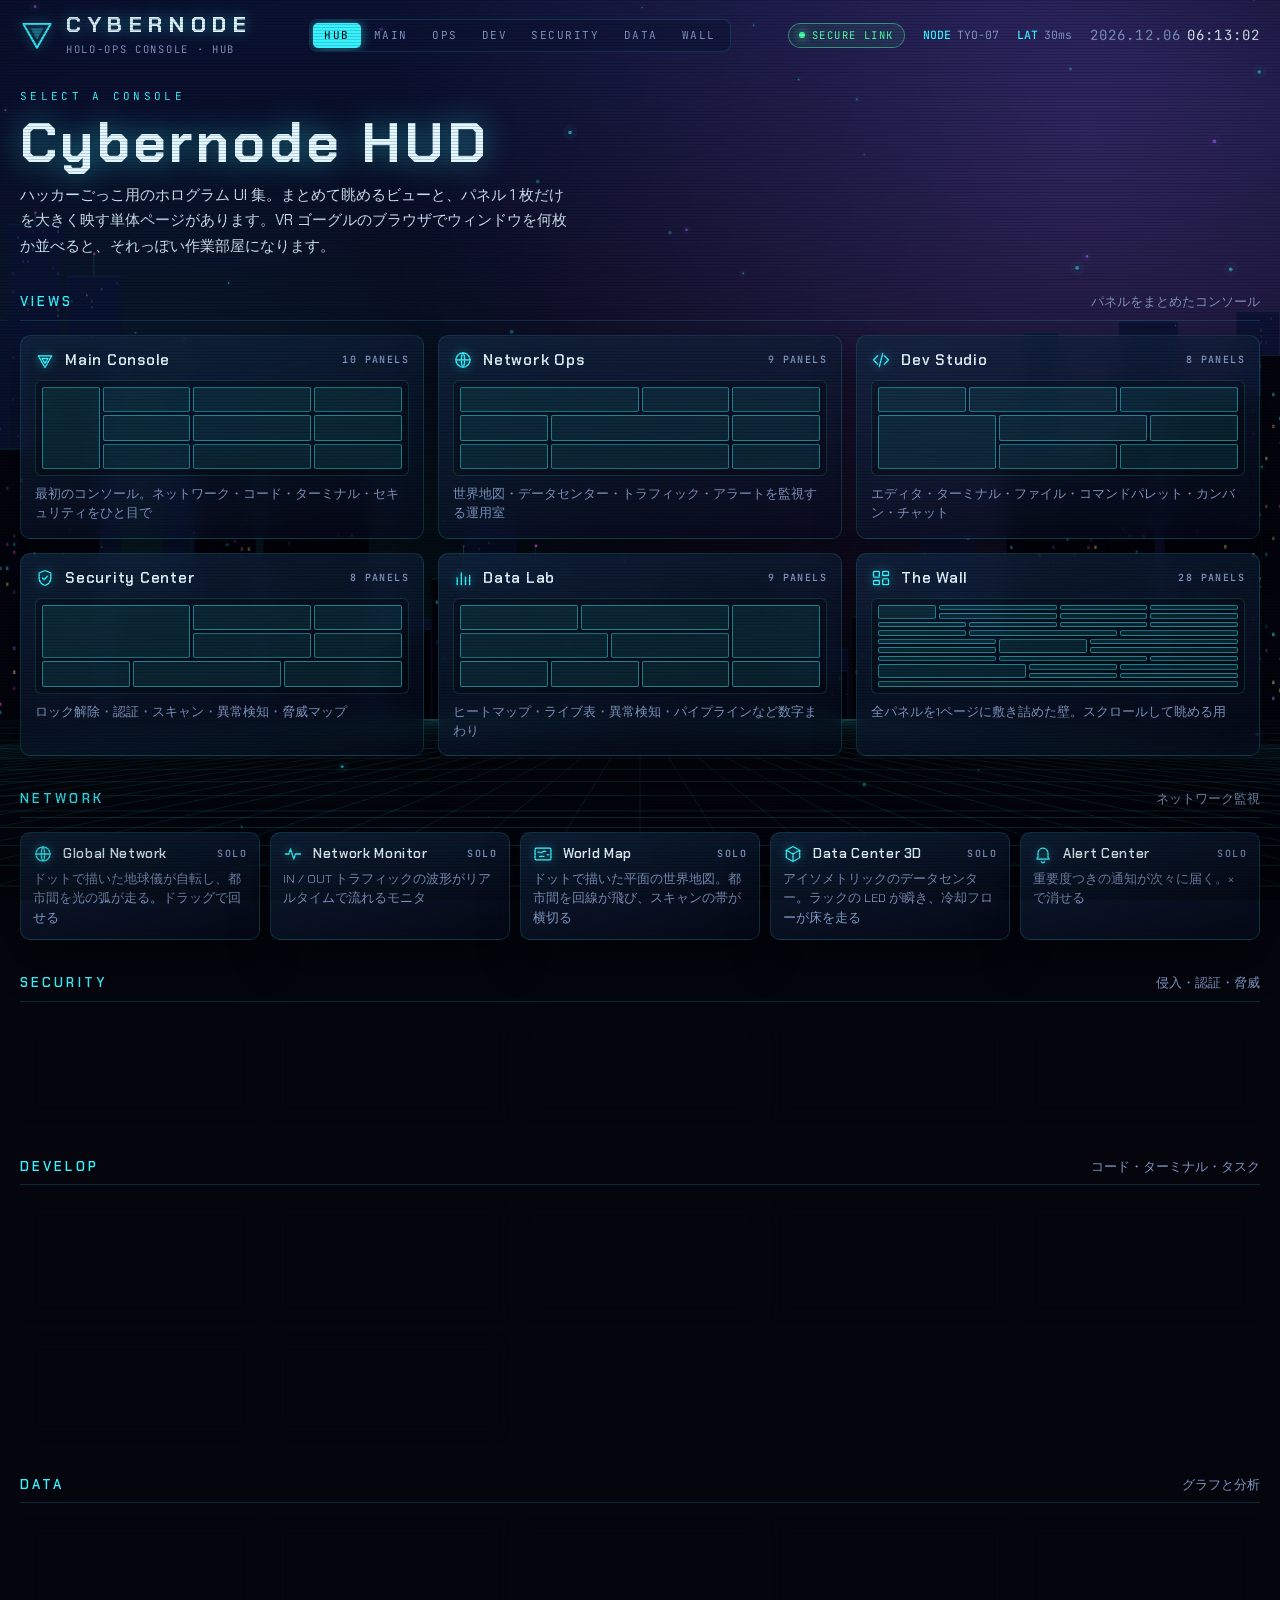
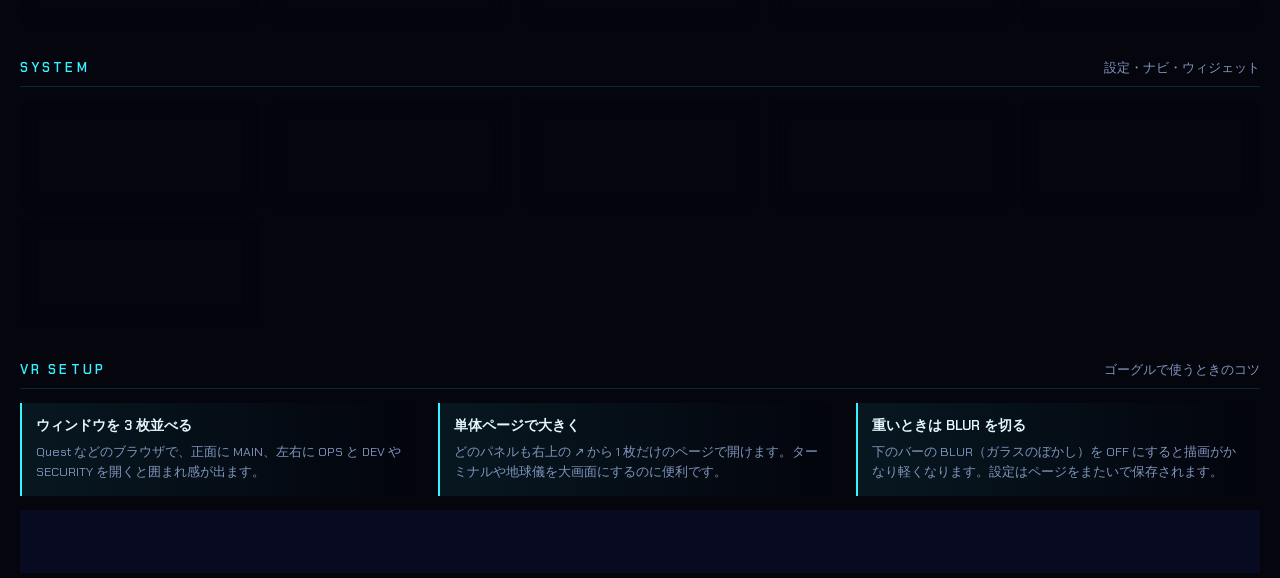
==== commit 0fbfb7e9: "Fix auth code digits jumping to panel top The filled-digit state reused the .fill class, which the c" ====
--- a/index.html
+++ b/index.html
@@ -8,16 +8,16 @@
 <link rel="preconnect" href="https://fonts.googleapis.com">
 <link rel="preconnect" href="https://fonts.gstatic.com" crossorigin>
 <link rel="stylesheet" href="https://fonts.googleapis.com/css2?family=Chakra+Petch:wght@400;500;600;700&family=JetBrains+Mono:wght@400;500;700&display=swap">
-<link rel="stylesheet" href="css/hud.css?v=4.3.0">
+<link rel="stylesheet" href="css/hud.css?v=4.3.1">
 </head>
 <body data-page="hub">
 <noscript><p style="padding:24px;color:#e2f7ff">Cybernode HUD needs JavaScript.</p></noscript>
-<script src="js/core.js?v=4.3.0"></script>
-<script src="js/geo.js?v=4.3.0"></script>
-<script src="js/p-classic.js?v=4.3.0"></script>
-<script src="js/p-ops.js?v=4.3.0"></script>
-<script src="js/p-dev.js?v=4.3.0"></script>
-<script src="js/p-data.js?v=4.3.0"></script>
+<script src="js/core.js?v=4.3.1"></script>
+<script src="js/geo.js?v=4.3.1"></script>
+<script src="js/p-classic.js?v=4.3.1"></script>
+<script src="js/p-ops.js?v=4.3.1"></script>
+<script src="js/p-dev.js?v=4.3.1"></script>
+<script src="js/p-data.js?v=4.3.1"></script>
 <script>HUD.boot();</script>
 </body>
 </html>
--- a/css/hud.css
+++ b/css/hud.css
@@ -508,7 +508,7 @@
 .au-f .cur{display:inline-block;width:6px;height:13px;margin-left:1px;vertical-align:-2px;background:var(--a1);animation:blink 1s steps(1) infinite}
 .au-otp{display:grid;grid-template-columns:repeat(6,1fr);gap:5px}
 .au-otp i{display:grid;place-items:center;height:28px;border:1px solid var(--line-soft);border-radius:4px;font-style:normal;font-family:var(--f-mono);font-size:13px;color:var(--ink);background:rgba(0,0,0,.25);transition:border-color .2s}
-.au-otp i.fill{border-color:var(--a1);box-shadow:0 0 8px var(--glow)}
+.au-otp i.on{border-color:var(--a1);box-shadow:0 0 8px var(--glow)}
 .au-btn{display:grid;place-items:center;height:30px;border-radius:5px;font-size:12px;font-weight:700;letter-spacing:.16em;color:var(--void);background:var(--a1);box-shadow:0 0 16px var(--glow);transition:background .3s,color .3s,box-shadow .3s}
 .au-btn.busy{color:var(--a1);background:transparent;box-shadow:inset 0 0 0 1px var(--a1)}
 .au-btn.okay{background:var(--ok);box-shadow:0 0 22px var(--ok)}
